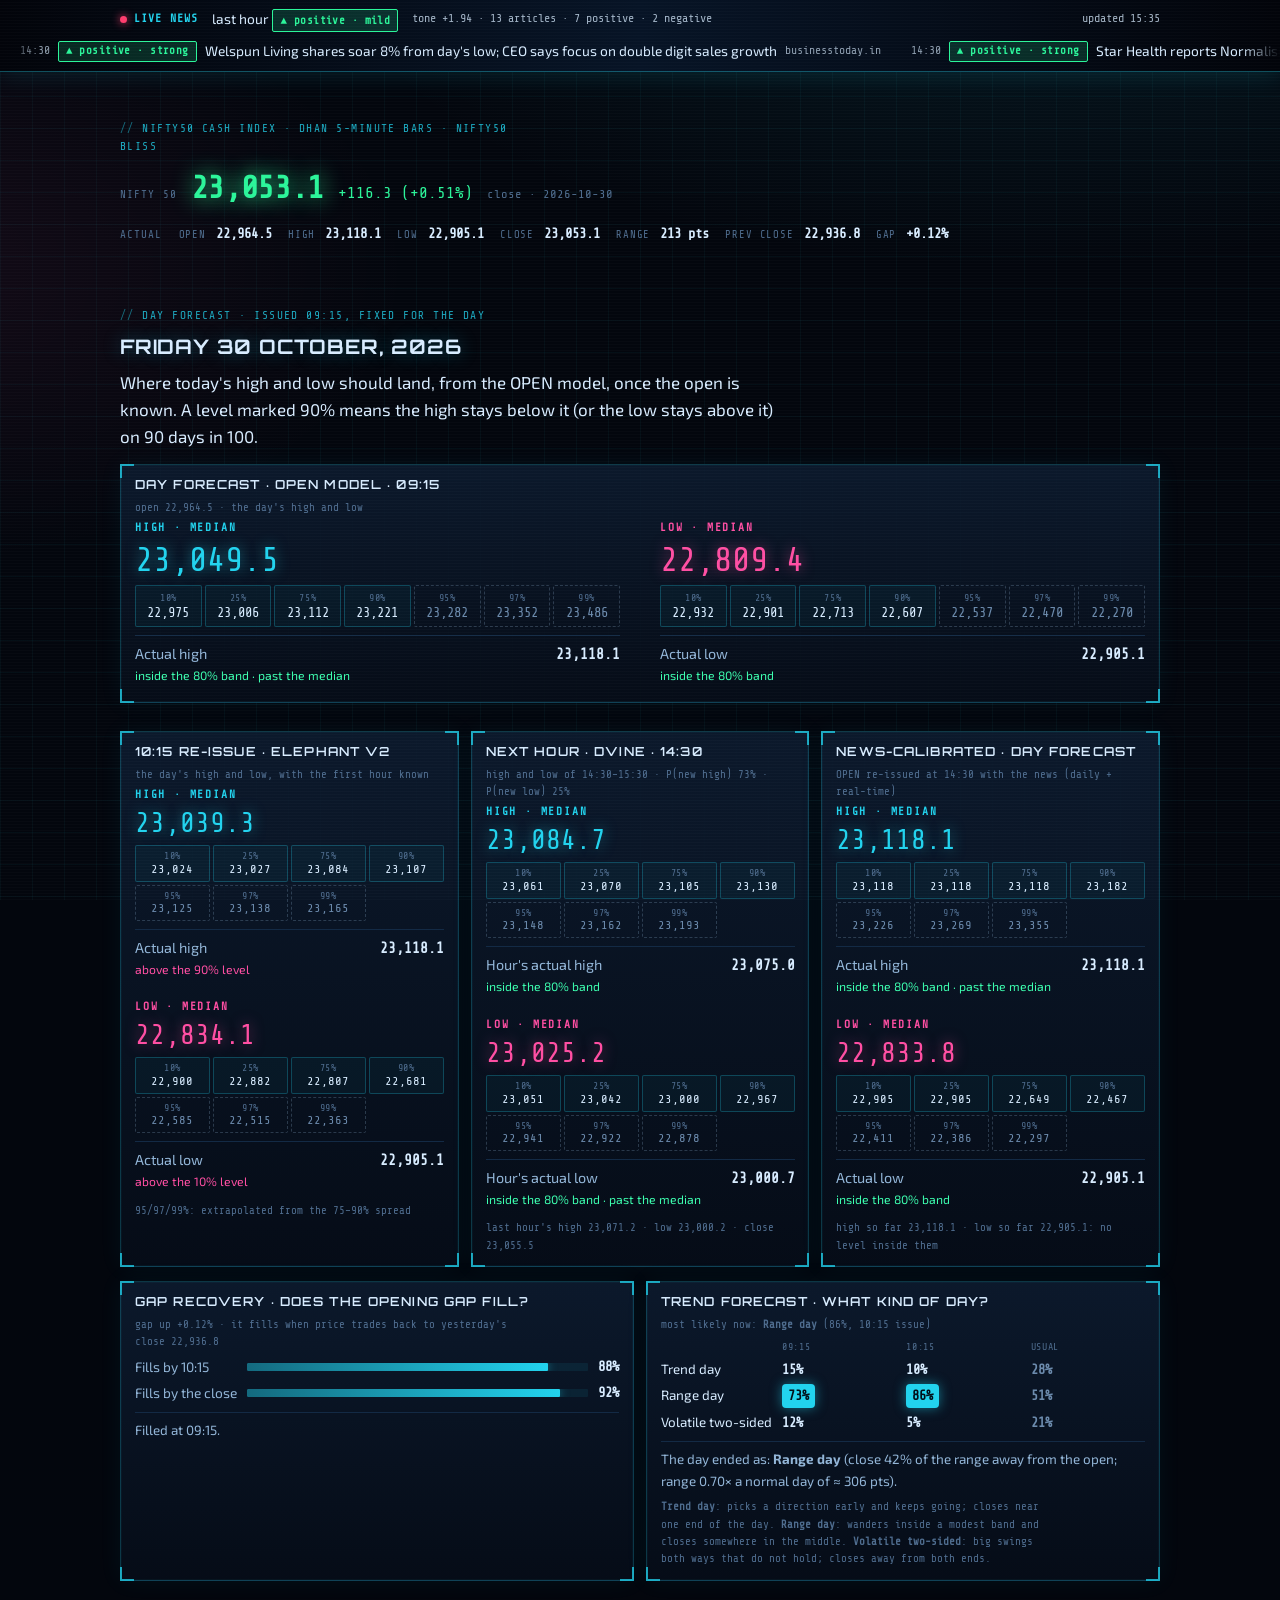
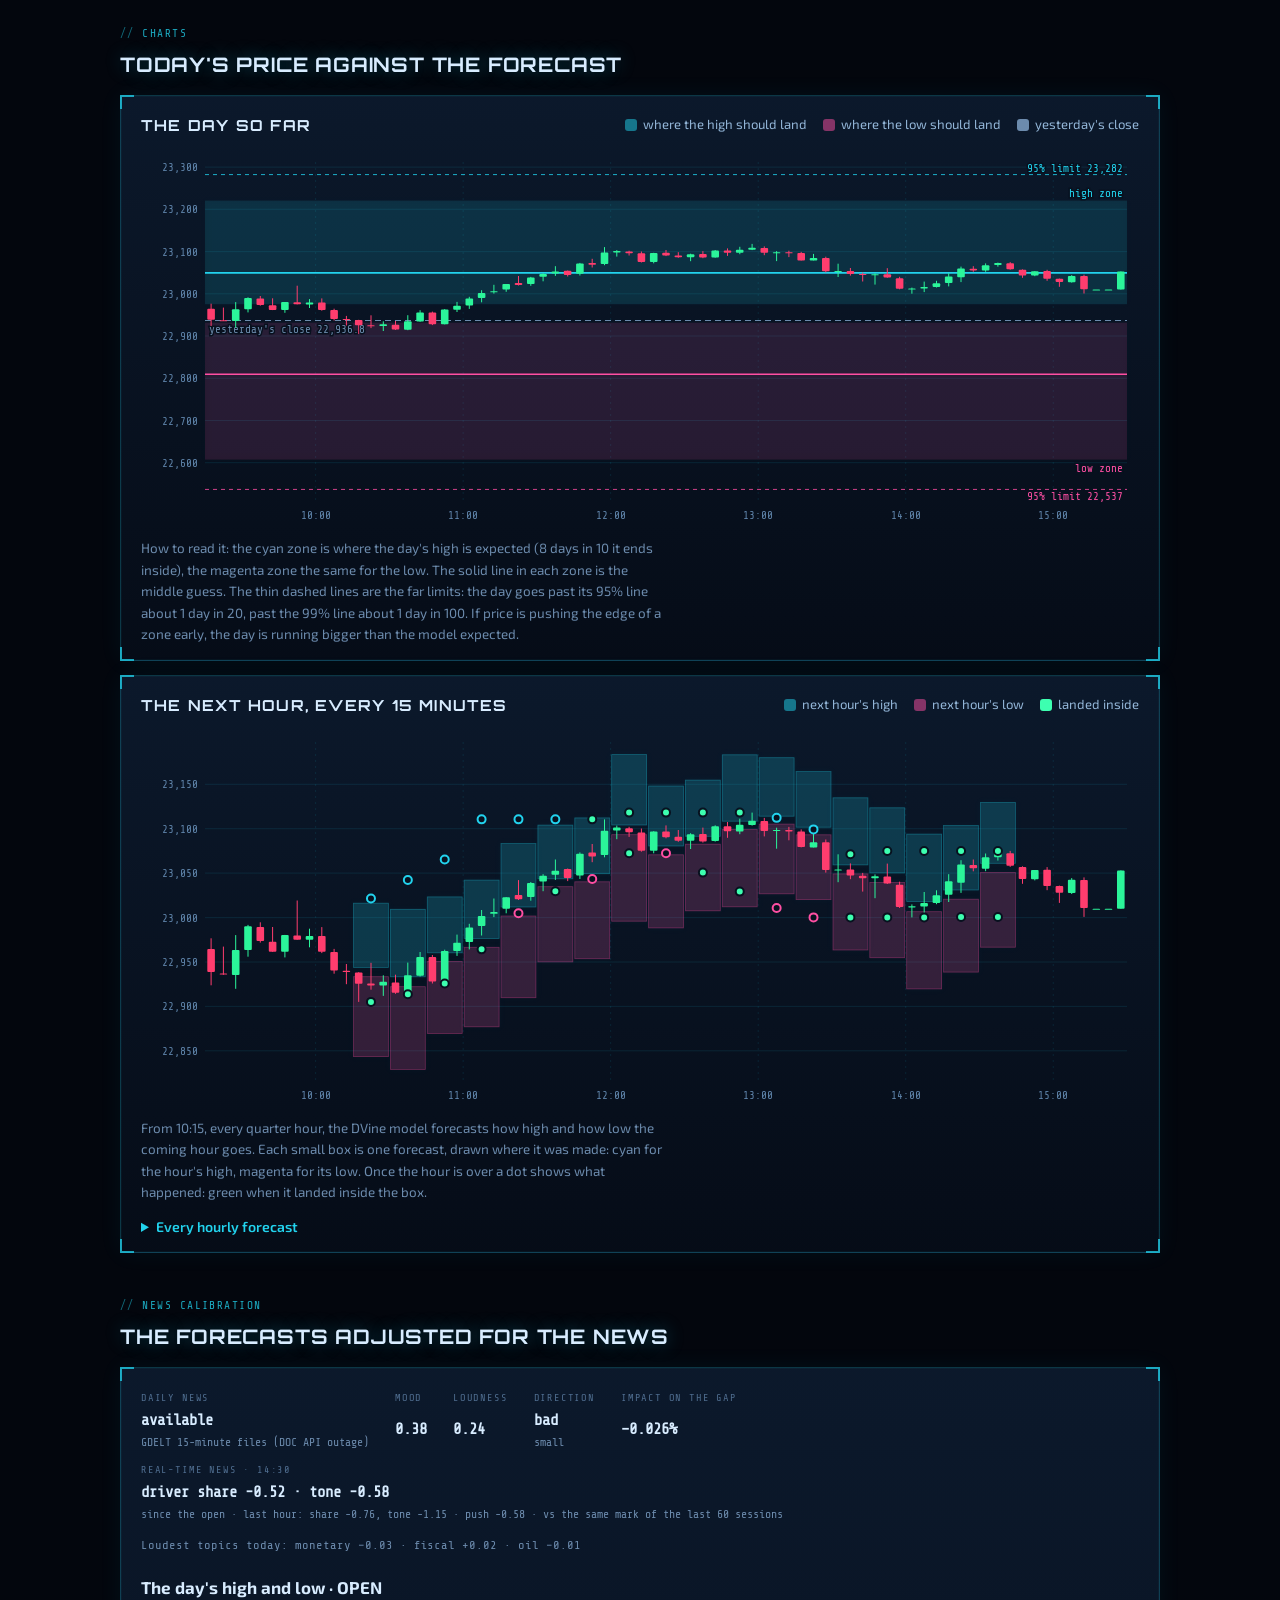
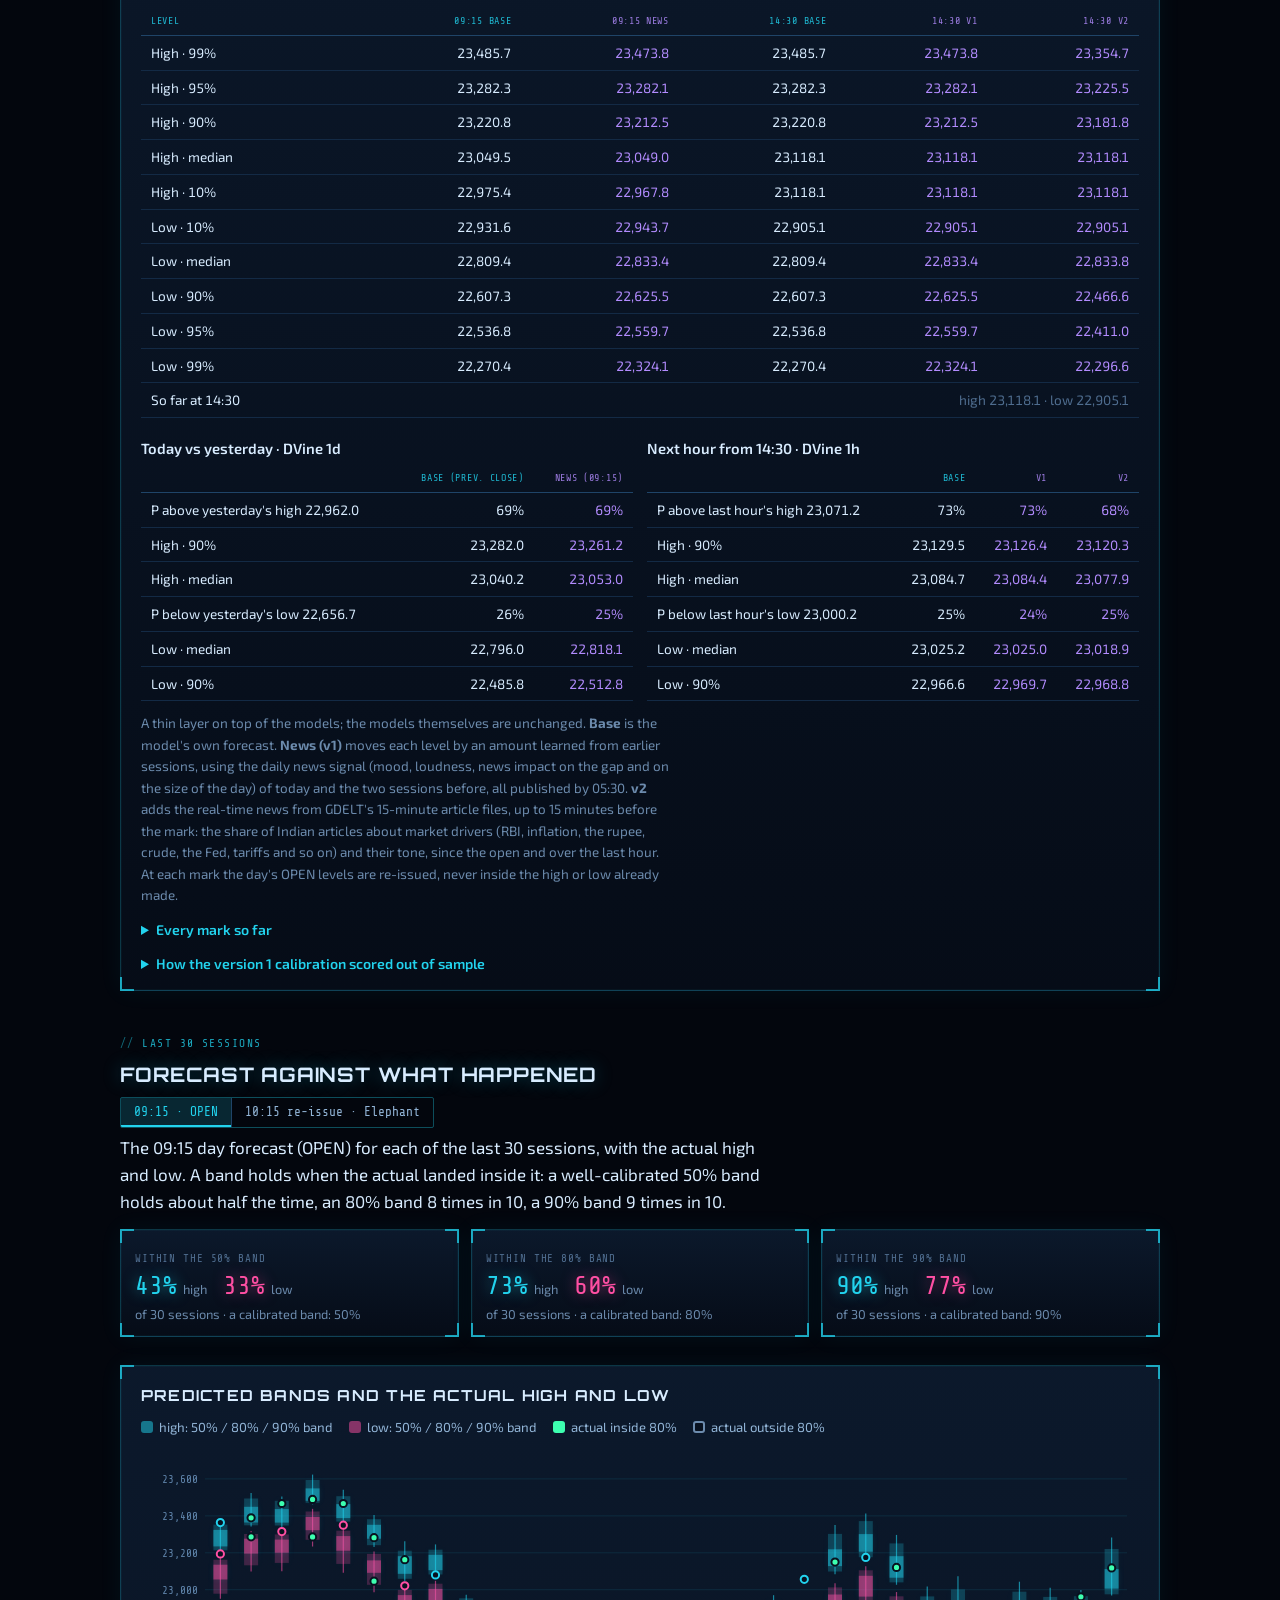
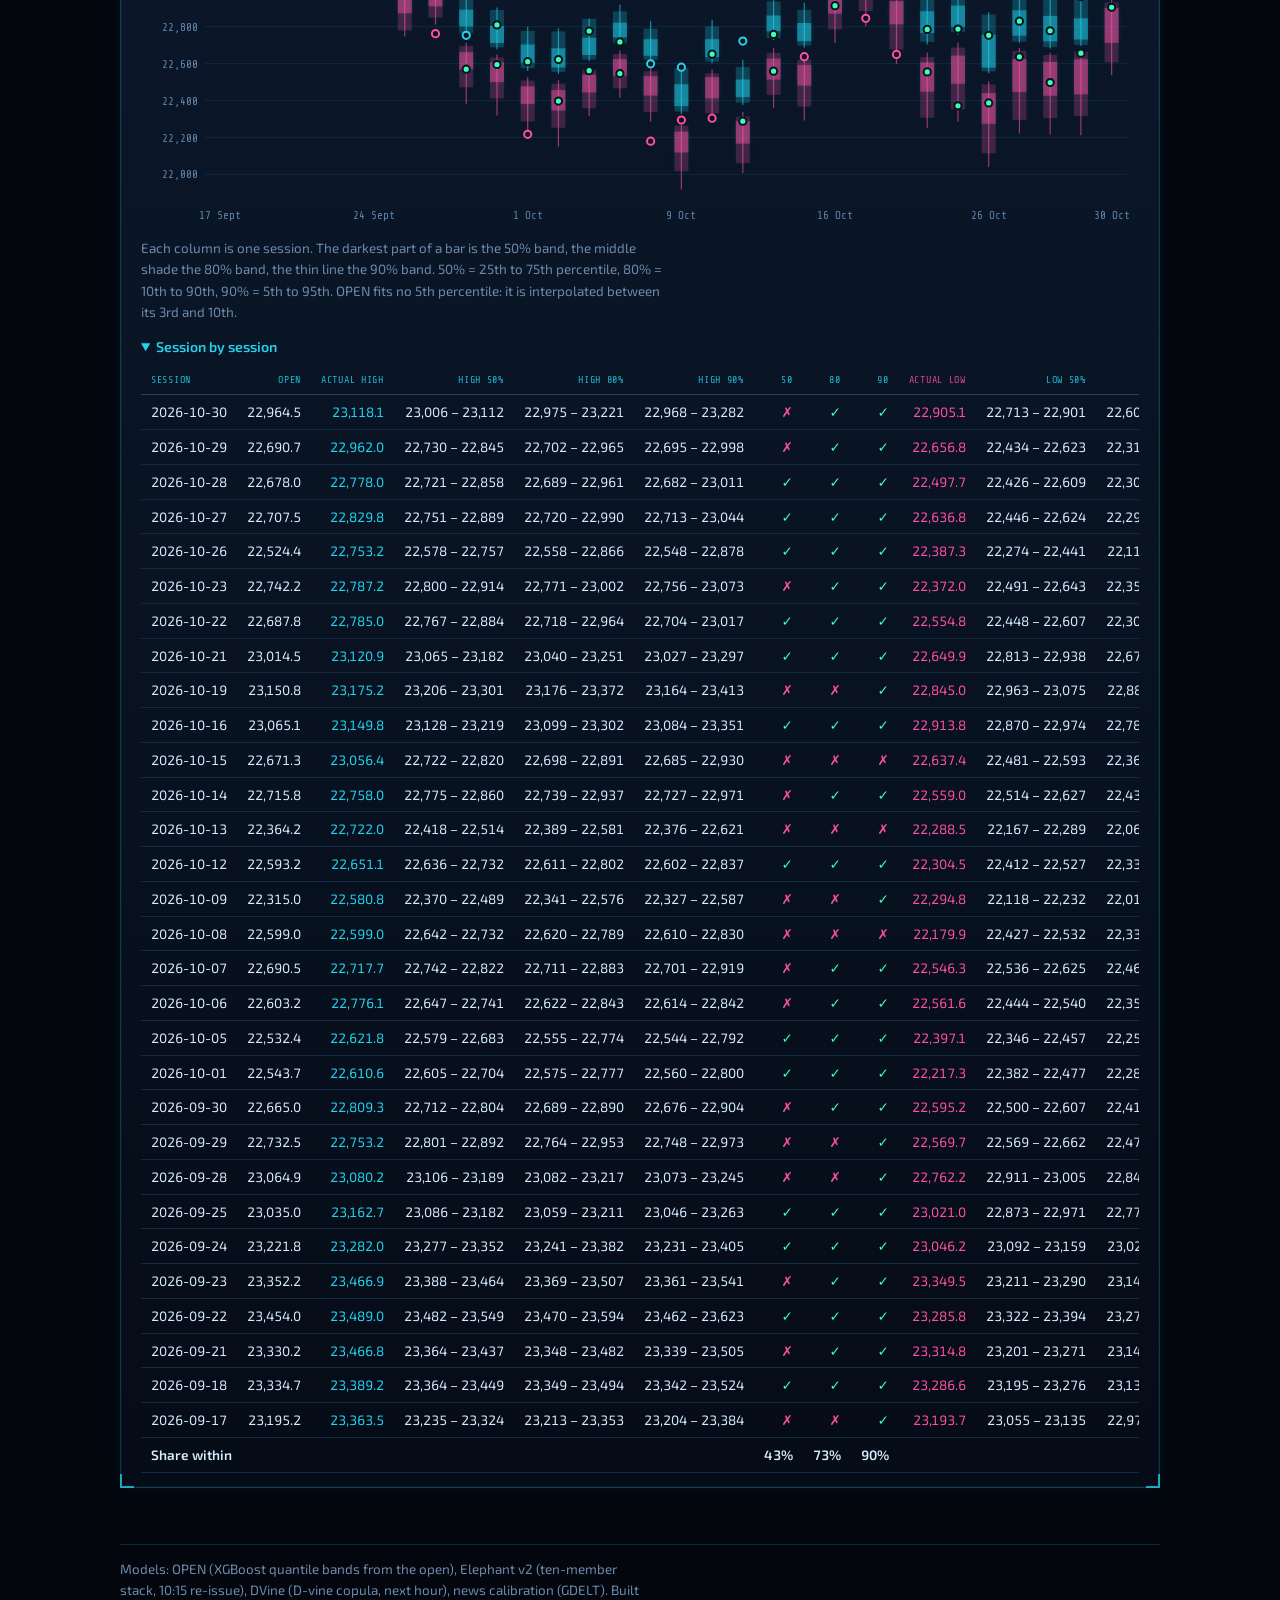
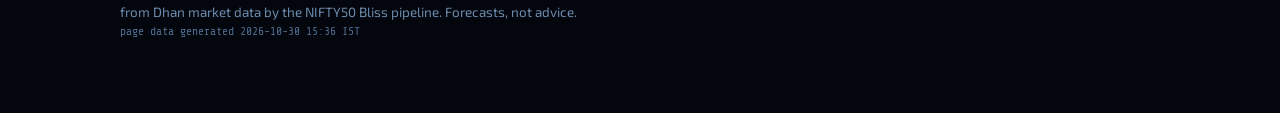
==== bliss/index.html @ 674a4f7f "nifty live page" ====
<!doctype html>
<html lang="en">
<head>
<meta charset="utf-8">
<meta name="viewport" content="width=device-width, initial-scale=1">
<title>NIFTY50 Bliss</title>
<meta name="description" content="Live NIFTY50: market news, the day's high and low forecast at 09:15, its 10:15, next-hour and news-calibrated updates, and how the forecast did over the last 30 sessions.">
<link rel="stylesheet" href="https://fonts.googleapis.com/css2?family=Orbitron:wght@500;700&family=Exo+2:wght@400;600&family=Share+Tech+Mono&display=swap">
<link rel="stylesheet" href="style.css?v=67f16f57e0">
</head>
<body>
<div class="flash" id="flash" aria-live="polite"></div>
<div class="wrap">
<header>
  <p class="eyebrow">NIFTY50 cash index · Dhan 5-minute bars · NIFTY50 Bliss</p>
  <div class="spot" id="spot"></div>
  <div class="ohlc" id="ohlc"></div>
  <p id="livepill"></p>
</header>

<section id="forecast">
  <div class="sechead"><p class="eyebrow">Day forecast · issued 09:15, fixed for the day</p><h2 id="h-today">—</h2>
    <p>Where today's high and low should land, from the OPEN model, once the open is known. A level marked 90% means the high stays below it (or the low stays above it) on 90 days in 100.</p></div>
  <div id="c-open"></div>
  <div class="cards" id="cards3"></div>
  <div class="cards" id="cards-day"></div>
</section>

<section id="charts">
  <div class="sechead"><p class="eyebrow">Charts</p><h2>Today's price against the forecast</h2></div>
  <div class="figure">
    <div class="fighead"><h3>The day so far</h3>
      <ul class="legend"><li><span class="sw" style="background:var(--hi);opacity:.5"></span>where the high should land</li><li><span class="sw" style="background:var(--lo);opacity:.5"></span>where the low should land</li><li><span class="sw" style="background:var(--muted)"></span>yesterday's close</li></ul></div>
    <div class="chart" id="c-day"></div>
    <p class="caption">How to read it: the cyan zone is where the day's high is expected (8 days in 10 it ends inside), the magenta zone the same for the low. The solid line in each zone is the middle guess. The thin dashed lines are the far limits: the day goes past its 95% line about 1 day in 20, past the 99% line about 1 day in 100. If price is pushing the edge of a zone early, the day is running bigger than the model expected.</p>
  </div>
  <div class="figure">
    <div class="fighead"><h3>The next hour, every 15 minutes</h3>
      <ul class="legend"><li><span class="sw" style="background:var(--hi);opacity:.5"></span>next hour's high</li><li><span class="sw" style="background:var(--lo);opacity:.5"></span>next hour's low</li><li><span class="sw" style="background:var(--ok)"></span>landed inside</li></ul></div>
    <div class="chart" id="c-hour"></div>
    <p class="caption">From 10:15, every quarter hour, the DVine model forecasts how high and how low the coming hour goes. Each small box is one forecast, drawn where it was made: cyan for the hour's high, magenta for its low. Once the hour is over a dot shows what happened: green when it landed inside the box.</p>
    <details><summary>Every hourly forecast</summary><div class="scroll"><table id="t-hour"></table></div></details>
  </div>
</section>

<section id="news">
  <div class="sechead"><p class="eyebrow">News calibration</p><h2>The forecasts adjusted for the news</h2></div>
  <div class="figure">
    <div id="nw-body"></div>
    <p class="caption">A thin layer on top of the models; the models themselves are unchanged. <b>Base</b> is the model's own forecast. <b>News (v1)</b> moves each level by an amount learned from earlier sessions, using the daily news signal (mood, loudness, news impact on the gap and on the size of the day) of today and the two sessions before, all published by 05:30. <b>v2</b> adds the real-time news from GDELT's 15-minute article files, up to 15 minutes before the mark: the share of Indian articles about market drivers (RBI, inflation, the rupee, crude, the Fed, tariffs and so on) and their tone, since the open and over the last hour. At each mark the day's OPEN levels are re-issued, never inside the high or low already made.</p>
    <details><summary>Every mark so far</summary><div class="scroll"><table id="t-news"></table></div></details>
    <details><summary>How the version 1 calibration scored out of sample</summary><div class="scroll"><table id="t-news-sc"></table></div>
      <p class="tbl-note">Walk-forward, refitted every quarter from 2021. Error: average pinball loss in % (levels) or log loss (probabilities); lower is better. Recalibrated = the same correction without the news inputs. “News − recal.” is the difference with its 95% bootstrap range over sessions; below 0 means the news version had the lower loss.</p></details>
  </div>
</section>

<section id="history">
  <div class="sechead"><p class="eyebrow">Last 30 sessions</p><h2>Forecast against what happened</h2>
    <div class="seg" role="group" aria-label="Forecast shown"><button type="button" id="h-open" aria-pressed="true">09:15 · OPEN</button><button type="button" id="h-e1015" aria-pressed="false">10:15 re-issue · Elephant</button></div>
    <p><span id="h-what">The 09:15 day forecast (OPEN)</span> for each of the last 30 sessions, with the actual high and low. A band holds when the actual landed inside it: a well-calibrated 50% band holds about half the time, an 80% band 8 times in 10, a 90% band 9 times in 10.</p></div>
  <div class="acc" id="acc"></div>
  <div class="figure">
    <div class="fighead"><h3>Predicted bands and the actual high and low</h3>
      <ul class="legend"><li><span class="sw" style="background:var(--hi);opacity:.5"></span>high: 50% / 80% / 90% band</li><li><span class="sw" style="background:var(--lo);opacity:.5"></span>low: 50% / 80% / 90% band</li><li><span class="sw" style="background:var(--ok)"></span>actual inside 80%</li><li><span class="sw sw-ring"></span>actual outside 80%</li></ul></div>
    <div class="chart" id="c-hist"></div>
    <p class="caption">Each column is one session. The darkest part of a bar is the 50% band, the middle shade the 80% band, the thin line the 90% band. 50% = 25th to 75th percentile, 80% = 10th to 90th, 90% = 5th to 95th. <span id="h-note"></span></p>
    <details open><summary>Session by session</summary><div class="scroll"><table id="t-hist"></table></div></details>
  </div>
</section>

<footer>
  <p>Models: OPEN (XGBoost quantile bands from the open), Elephant v2 (ten-member stack, 10:15 re-issue), DVine (D-vine copula, next hour), news calibration (GDELT). Built from Dhan market data by the NIFTY50 Bliss pipeline. Forecasts, not advice.</p>
  <p class="stamp" id="gen"></p>
</footer>
</div>
<div class="tip" id="tip" hidden></div>
<script src="app.js?v=67f16f57e0"></script>
</body>
</html>
---- bliss/style.css ----
:root{color-scheme:light;
 --paper:#f3f5f7;--surface:#fff;--ink:#131a22;--ink-2:#44515e;--muted:#6b7886;--soft:#8f9baa;
 --line:#dde3e9;--axis:#b9c3cd;--vol:#c3ccd6;
 --act:#131a22;--hi:#2a78d6;--lo:#eb6834;--ok:#1baf7a;--news:#8a4fd8;
 --up:#1baf7a;--down:#e5484d;--lb:#0f9d63;--sc:#7cc9a6;--sb:#d93a40;--lu:#f0a35e;                       /* buy green / sell red */
 --serif:Spectral,Georgia,serif;--sans:"Source Sans 3",system-ui,sans-serif;--mono:"IBM Plex Mono",ui-monospace,Menlo,monospace}
@media (prefers-color-scheme:dark){:root:not([data-theme="light"]){color-scheme:dark;
 --paper:#0f141a;--surface:#161d25;--ink:#dde4ec;--ink-2:#b3bfcb;--muted:#93a1b0;--soft:#7a8794;
 --line:#26303a;--axis:#3a4552;--vol:#35414d;
 --act:#dde4ec;--hi:#3987e5;--lo:#d95926;--ok:#199e70;--news:#a985ec;
 --up:#22b884;--down:#f0555a;--lb:#22b884;--sc:#5f9e86;--sb:#f0555a;--lu:#c98443;}}
:root[data-theme="dark"]{color-scheme:dark;
 --paper:#0f141a;--surface:#161d25;--ink:#dde4ec;--ink-2:#b3bfcb;--muted:#93a1b0;--soft:#7a8794;
 --line:#26303a;--axis:#3a4552;--vol:#35414d;
 --act:#dde4ec;--hi:#3987e5;--lo:#d95926;--ok:#199e70;--news:#a985ec;
 --up:#22b884;--down:#f0555a;--lb:#22b884;--sc:#5f9e86;--sb:#f0555a;--lu:#c98443;}
*{box-sizing:border-box}
body{background:var(--paper);color:var(--ink);font:400 17px/1.6 var(--sans);margin:0;padding-inline:20px;padding-block:0 72px}
.wrap{max-width:1040px;margin:0 auto}
h1,h2,h3{font-family:var(--serif);font-weight:600;text-wrap:balance;margin:0}
h1{font-size:clamp(2rem,4.5vw,2.8rem);line-height:1.1;letter-spacing:-.015em;max-width:22ch}
h2{font-size:1.5rem}
h3{font-size:1rem;font-family:var(--sans);font-weight:600}
p{margin:0;max-width:66ch}
.eyebrow{font-family:var(--mono);font-size:.7rem;letter-spacing:.13em;text-transform:uppercase;color:var(--soft)}
header{padding-block:48px 4px;display:grid;gap:14px}
.lede{font-size:1.14rem;line-height:1.5;color:var(--ink-2);max-width:64ch}
section{padding-block:44px 0;display:grid;gap:14px}
.sechead{display:grid;gap:6px}
.figure{background:var(--surface);border:1px solid var(--line);border-radius:6px;padding:18px 20px 14px;display:grid;gap:12px;min-width:0}
.fighead{display:flex;flex-wrap:wrap;justify-content:space-between;align-items:baseline;gap:8px 20px}
.fighead p{font-size:.86rem;color:var(--muted)}
.legend{display:flex;flex-wrap:wrap;gap:4px 16px;font-size:.82rem;color:var(--ink-2);margin:0;padding:0;list-style:none}
.legend li{display:flex;align-items:center;gap:6px}
.sw{width:12px;height:12px;border-radius:3px;display:inline-block}
.chart{width:100%;position:relative;min-width:0}
.chart svg{display:block;width:100%;height:auto}
.caption{font-size:.84rem;color:var(--muted)}
table{border-collapse:collapse;width:100%;font-size:.85rem;font-variant-numeric:tabular-nums}
th,td{text-align:right;padding:6px 10px;border-bottom:1px solid var(--line);white-space:nowrap}
th:first-child,td:first-child{text-align:left}
thead th{font-family:var(--mono);font-size:.63rem;letter-spacing:.07em;text-transform:uppercase;color:var(--soft);font-weight:500;border-bottom:1px solid var(--axis)}
.scroll{overflow-x:auto}
details summary{cursor:pointer;font-size:.88rem;color:var(--ink-2);font-weight:600}
details summary:focus-visible{outline:2px solid var(--hi);outline-offset:3px}
details[open] summary{margin-bottom:8px}
.setup{display:grid;grid-template-columns:repeat(4,1fr);border-top:1px solid var(--ink);border-bottom:1px solid var(--line);margin:14px 0 0}
.setup div{padding:12px 16px 14px 0;min-width:0}
.setup div+div{padding-left:16px;border-left:1px solid var(--line)}
.setup dt{font-family:var(--mono);font-size:.64rem;letter-spacing:.1em;text-transform:uppercase;color:var(--soft);margin-bottom:4px}
.setup dd{margin:0;font-size:.88rem;color:var(--ink-2)}
.setup b{display:block;font-family:var(--serif);font-size:1.15rem;color:var(--ink);margin-bottom:2px}
.controls{position:sticky;top:env(safe-area-inset-top,0px);z-index:5;background:var(--paper);border-bottom:1px solid var(--line);
 display:flex;flex-wrap:wrap;align-items:center;gap:10px 22px;padding-block:10px;margin-top:22px}
.controls .lab{font-family:var(--mono);font-size:.66rem;letter-spacing:.1em;text-transform:uppercase;color:var(--soft)}
.seg{display:inline-flex;border:1px solid var(--axis);border-radius:5px;overflow:hidden}
.seg button{font:500 .8rem/1 var(--mono);padding:8px 13px;border:0;background:transparent;color:var(--ink-2);cursor:pointer}
.seg button+button{border-left:1px solid var(--axis)}
.seg button[aria-pressed="true"]{background:var(--ink);color:var(--paper)}
.seg button:focus-visible,.check input:focus-visible{outline:2px solid var(--hi);outline-offset:2px}
.check{display:inline-flex;align-items:center;gap:8px;font-size:.9rem;color:var(--ink-2);cursor:pointer}
.check input{width:16px;height:16px;accent-color:var(--ink);margin:0}
.grp{display:inline-flex;align-items:center;gap:10px}
.spacer{flex:1 1 auto}
ul.obs{padding-left:1.15em;margin:0;max-width:72ch;color:var(--ink-2);display:grid;gap:8px}
.note{border-left:2px solid var(--ink);padding:2px 0 2px 16px;color:var(--ink-2);font-size:.95rem}
footer{margin-top:56px;padding-top:14px;border-top:1px solid var(--line);font-size:.84rem;color:var(--muted)}
.mono{font-family:var(--mono);font-size:.92em}
.t-ax{fill:var(--soft);font:11px var(--mono)}
.g-grid{stroke:var(--line);stroke-width:1}
.hit{color:var(--ok);font-weight:600}.miss{color:var(--lo);font-weight:600}
.up{color:var(--up);font-weight:600}.down{color:var(--down);font-weight:600}
.wait{border-left:2px solid var(--lo);padding:6px 0 6px 14px;color:var(--ink-2);display:block}
.live{display:inline-flex;align-items:center;gap:7px;font:500 .72rem/1 var(--mono);letter-spacing:.08em;
 text-transform:uppercase;color:var(--lo);border:1px solid var(--lo);border-radius:999px;padding:6px 11px}
.dot{width:7px;height:7px;border-radius:50%;background:var(--lo)}
@media (prefers-reduced-motion:no-preference){.dot{animation:p 2s ease-in-out infinite}}
@keyframes p{0%,100%{opacity:1}50%{opacity:.25}}
.tip{position:fixed;z-index:10;pointer-events:none;background:var(--surface);color:var(--ink);border:1px solid var(--axis);border-radius:6px;padding:8px 11px;font-size:.82rem;line-height:1.45;box-shadow:0 6px 20px rgba(0,0,0,.12)}
.stamp{font-family:var(--mono);font-size:.72rem;color:var(--soft)}
@media (max-width:760px){.setup{grid-template-columns:1fr 1fr}.setup div:nth-child(3){padding-left:0;border-left:0}}

/* ---- desk: trade levels + order flow (above the forecast charts) ---- */
.desk{display:grid;gap:14px;grid-template-columns:1fr;margin-top:6px}
@media(min-width:760px){.desk{grid-template-columns:1.1fr 1fr}}
.levels{display:grid;grid-template-columns:1fr 1fr;gap:12px;min-width:0}
.lvcard{background:var(--surface);border:1px solid var(--line);border-radius:6px;padding:12px 14px;display:grid;gap:5px;min-width:0}
.lvcard h4{margin:0;font:600 .92rem/1.2 var(--sans)}
.rng{font-family:var(--mono);font-size:.66rem;color:var(--soft)}
.lv{display:flex;justify-content:space-between;align-items:baseline;gap:10px;font-size:.9rem}
.lv span{color:var(--ink-2)}
.lv b{font-family:var(--mono);font-variant-numeric:tabular-nums}
.lv.hi b{color:var(--hi)}
.lv.lo b{color:var(--lo)}
.lv.sl{font-size:.8rem}
.lv.sl span{color:var(--soft)}
.lv.sl b{color:var(--ink-2)}
.flow{background:var(--surface);border:1px solid var(--line);border-radius:6px;padding:12px 14px;display:grid;gap:9px;align-content:start}
.flow h4{margin:0;font:600 .92rem/1.2 var(--sans)}
.flowrow{display:flex;flex-wrap:wrap;align-items:center;gap:7px;font-size:.84rem}
.flab{font-family:var(--mono);font-size:.66rem;color:var(--soft);width:28px}
.badge{font:500 .72rem/1 var(--mono);padding:5px 8px;border-radius:999px;border:1px solid var(--axis);color:var(--ink-2);white-space:nowrap}
.badge.build{color:var(--hi);border-color:var(--hi)}
.badge.clear{color:var(--lo);border-color:var(--lo)}
.badge.bull{background:var(--up);color:#fff;border-color:var(--up)}
.badge.bear{background:var(--down);color:#fff;border-color:var(--down)}
.fmeta{font-family:var(--mono);font-size:.74rem;color:var(--soft)}
.sigs{display:flex;gap:8px;flex-wrap:wrap;border-top:1px solid var(--line);padding-top:9px;margin-top:1px}
.sig{font:500 .75rem/1 var(--mono);padding:6px 10px;border-radius:5px;border:1px solid var(--line);color:var(--soft)}
.sig.on-cov{color:#fff;background:var(--up);border-color:var(--up)}
.sig.on-unw{color:#fff;background:var(--down);border-color:var(--down)}
.lv.fence{font-size:.8rem}
.lv.fence span{color:var(--soft)}
.lv.fence b{color:var(--muted)}

/* ---- Tiger: day-level forecast strip ---- */
.tiger{background:var(--surface);border:1px solid var(--line);border-radius:6px;padding:12px 14px;display:grid;gap:9px;margin-top:6px}
.tiger .thead{font:600 .92rem/1.2 var(--sans)}
.tiger .thead b{font-family:var(--sans)}
.trow{display:flex;flex-wrap:wrap;gap:10px 22px}
.tcell{display:grid;gap:1px;min-width:0}
.tcell span{font-family:var(--mono);font-size:.64rem;letter-spacing:.08em;text-transform:uppercase;color:var(--soft)}
.tcell b{font-family:var(--mono);font-size:1.05rem;font-variant-numeric:tabular-nums}
.tcell em{font-family:var(--mono);font-size:.72rem;color:var(--muted);font-style:normal}
.tcell.hi b{color:var(--hi)}
.tcell.lo b{color:var(--lo)}
.vol{font-size:.82rem !important;padding:3px 8px;border-radius:999px;display:inline-block;width:fit-content}
.vol-QUIET{color:#fff;background:var(--up)}
.vol-NORMAL{color:var(--ink);background:var(--vol)}
.vol-VOLATILE{color:#fff;background:var(--down)}
.tband{font-family:var(--mono);font-size:.76rem;color:var(--soft);border-top:1px solid var(--line);padding-top:8px}

/* ---- current market price ---- */
.spot{display:flex;flex-wrap:wrap;align-items:baseline;gap:6px 14px;margin:2px 0 2px}
.spx-lab{font-family:var(--mono);font-size:.68rem;letter-spacing:.1em;text-transform:uppercase;color:var(--soft)}
.spx{font-family:var(--mono);font-size:2rem;font-variant-numeric:tabular-nums;line-height:1;letter-spacing:-.01em}
.spx.up{color:var(--up)} .spx.down{color:var(--down)}
.spx-chg{font-family:var(--mono);font-size:1rem;font-weight:500}
.spx-chg.up{color:var(--up)} .spx-chg.down{color:var(--down)}
.spx-meta{font-family:var(--mono);font-size:.76rem;color:var(--soft)}
.spot-charts{background:var(--surface);border:1px solid var(--line);border-radius:6px;padding:10px 14px;margin-top:6px}

.rng.upd{color:var(--hi);font-weight:600}

/* order-flow regime chart */
.flowhead{display:flex;flex-wrap:wrap;gap:6px 14px;align-items:center;margin:2px 0 8px;font-size:13px;color:var(--ink-2)}
.flowhead .chip{display:inline-flex;align-items:center;gap:6px;padding:2px 9px;border-radius:999px;border:1px solid var(--line);background:var(--surface);font-variant-numeric:tabular-nums}
.flowhead .chip i{width:10px;height:10px;border-radius:2px;display:inline-block}
.flowhead .chip.now{border-color:currentColor;font-weight:600}
.flowhead .meta{color:var(--muted)}

/* ---- NIFTY50 Bliss additions ---- */
.cards{display:grid;gap:12px;grid-template-columns:repeat(auto-fit,minmax(230px,1fr))}
.card{background:var(--surface);border:1px solid var(--line);border-radius:6px;padding:12px 14px;display:grid;gap:6px;align-content:start;min-width:0}
.card h4{margin:0;font:600 .95rem/1.25 var(--sans)}
.card .sub{font-family:var(--mono);font-size:.68rem;color:var(--soft)}
.card .pend{color:var(--muted);font-size:.86rem}
.lv.mid b{font-weight:600}
.prob{display:grid;grid-template-columns:auto 1fr auto;align-items:center;gap:4px 10px;font-size:.86rem}
.prob span{color:var(--ink-2)}
.prob b{font-family:var(--mono);font-variant-numeric:tabular-nums;text-align:right}
.bar{height:8px;background:var(--line);border-radius:4px;position:relative;overflow:hidden;min-width:60px}
.bar i{position:absolute;inset:0 auto 0 0;border-radius:4px;background:var(--ink-2)}
.bar.hi i{background:var(--hi)}.bar.lo i{background:var(--lo)}
.bar u{position:absolute;top:-2px;bottom:-2px;width:2px;background:var(--ink);opacity:.55}
.verdict{font-size:.84rem;color:var(--ink-2);border-top:1px solid var(--line);padding-top:7px;margin-top:2px}
.pick{font:500 .64rem/1 var(--mono);letter-spacing:.06em;text-transform:uppercase;color:var(--soft);border:1px solid var(--line);border-radius:999px;padding:3px 6px;margin-left:6px}
.dt{display:grid;grid-template-columns:auto repeat(3,1fr);gap:4px 10px;align-items:center;font-size:.84rem}
.dt .h{font-family:var(--mono);font-size:.62rem;letter-spacing:.07em;text-transform:uppercase;color:var(--soft)}
.dt b{font-family:var(--mono);font-variant-numeric:tabular-nums}
.dt .top{background:var(--ink);color:var(--paper);border-radius:4px;padding:1px 6px;width:fit-content}
td.y{color:var(--ok);font-weight:600}td.n{color:var(--lo);font-weight:600}td.na{color:var(--soft)}
.tbl-note{font-size:.8rem;color:var(--muted)}
.scores{display:grid;gap:12px;grid-template-columns:repeat(auto-fit,minmax(300px,1fr))}
.explain .types{display:grid;gap:14px;grid-template-columns:repeat(auto-fit,minmax(240px,1fr))}
.explain .types p{font-size:.9rem;color:var(--ink-2)}
.explain h4{margin:0 0 4px}
.tag{font:600 .8rem/1 var(--sans);padding:5px 10px;border-radius:999px;display:inline-block;border:1px solid var(--axis);color:var(--ink)}
.tag.t-trend{border-color:var(--hi)}.tag.t-range{border-color:var(--axis)}.tag.t-vol{border-color:var(--lo)}
.ohlc{display:flex;flex-wrap:wrap;align-items:baseline;gap:4px 10px;font-family:var(--mono);font-size:.86rem}
.ohlc .o-k{font-size:.66rem;letter-spacing:.08em;text-transform:uppercase;color:var(--soft);margin-left:6px}
.ohlc .o-v{font-variant-numeric:tabular-nums;color:var(--ink)}
.act{border-top:1px solid var(--line);padding-top:6px;margin-top:2px;display:grid;gap:2px}
.act .lv b{color:var(--ink)}
.pos{font-size:.76rem;margin:-2px 0 4px}
.pos.ok{color:var(--ok)}.pos.warn{color:var(--lo)}
.algoctl{display:flex;flex-wrap:wrap;gap:10px 24px;align-items:center}
.algoctl select{font:500 .84rem var(--sans);padding:5px 8px;border:1px solid var(--axis);border-radius:5px;background:var(--surface);color:var(--ink)}
.algoctl input[type=range]{width:140px;accent-color:var(--ink)}
.sigcard{display:flex;flex-wrap:wrap;align-items:center;gap:8px 18px;border:1px solid var(--line);border-radius:6px;padding:10px 14px}
.sigbig{font:600 1.15rem/1 var(--sans);padding:7px 12px;border-radius:5px;border:1px solid var(--axis);color:var(--ink-2)}
.sigbig.long{background:var(--up);border-color:var(--up);color:#fff}.sigbig.short{background:var(--down);border-color:var(--down);color:#fff}
.sigmeta{display:flex;flex-wrap:wrap;gap:4px 14px;font-size:.84rem;color:var(--muted)}
.sigmeta b{font-family:var(--mono);color:var(--ink);font-weight:500}
input.thr{width:150px;accent-color:var(--ink)}
tr.main td{font-weight:600}
#sig-1015 .sigbig{font-size:.8rem;padding:4px 8px}

/* ---- news calibration ---- */
.nw-head{display:flex;flex-wrap:wrap;gap:10px 26px;margin:4px 0 12px}
.nw-head .tcell b{font-size:.98rem}
.nw-topics{font-family:var(--mono);font-size:.76rem;color:var(--muted)}
.nw-grid{display:grid;gap:14px;grid-template-columns:1fr}
@media(min-width:860px){.nw-grid{grid-template-columns:1fr 1fr}}
.nw-grid h4{margin:0 0 6px;font:600 .92rem/1.2 var(--sans)}
td.nw,th.nw{color:var(--news)}
td.dim{color:var(--soft)}
#nw-body h4{margin:18px 0 6px}
.nw-grid{margin-top:4px}

/* ---- simplified layout: news flash, forecast cards, history ---- */
.flash{background:var(--ink);color:var(--paper);font-size:.86rem;position:sticky;top:0;z-index:5}
.flash[hidden]{display:none}
.fl-sum{display:flex;flex-wrap:wrap;align-items:center;gap:6px 14px;padding:8px 20px 4px;max-width:1080px;margin:0 auto}
.fl-lab{display:inline-flex;align-items:center;gap:7px;font:600 .72rem/1 var(--mono);letter-spacing:.1em;text-transform:uppercase}
.fl-lab .dot{background:#ff6b5a}
.fl-meta{font-family:var(--mono);font-size:.74rem;opacity:.75}
.fl-asof{margin-left:auto}
.fl-track{overflow:hidden;padding:4px 0 9px;mask-image:linear-gradient(90deg,transparent,#000 3%,#000 97%,transparent)}
.fl-run{display:inline-flex;gap:30px;white-space:nowrap;padding-left:20px}
@media (prefers-reduced-motion:no-preference){.fl-run{animation:fl 120s linear infinite}.fl-track:hover .fl-run{animation-play-state:paused}}
@keyframes fl{from{transform:translateX(0)}to{transform:translateX(-50%)}}
@media (prefers-reduced-motion:reduce){.fl-track{overflow-x:auto}}
.fl-item{display:inline-flex;align-items:center;gap:8px;color:inherit;text-decoration:none}
.fl-item:hover .fl-h{text-decoration:underline}
.fl-t,.fl-src{font-family:var(--mono);font-size:.72rem;opacity:.65}
.pill{font:600 .68rem/1 var(--mono);padding:4px 7px;border-radius:999px;white-space:nowrap}
.pill.positive{background:var(--up);color:#fff}
.pill.negative{background:var(--down);color:#fff}
.pill.neutral{background:var(--vol);color:var(--ink)}
.card.big{margin-bottom:14px}
.sides{display:grid;grid-template-columns:1fr 1fr;gap:18px}
.card.big .sides{gap:40px}
.side{display:grid;gap:3px;align-content:start;min-width:0}
.side-h{margin:0 0 3px;font:600 .7rem/1 var(--mono);letter-spacing:.1em;text-transform:uppercase}
.side-h.hi{color:var(--hi)} .side-h.lo{color:var(--lo)}
#cards3{grid-template-columns:repeat(auto-fit,minmax(290px,1fr))}
.acc{display:grid;grid-template-columns:repeat(3,1fr);gap:12px;margin-bottom:14px}
@media(max-width:640px){.acc{grid-template-columns:1fr}}
.acc-t{background:var(--surface);border:1px solid var(--line);border-radius:6px;padding:12px 14px}
.acc-t>span{font-family:var(--mono);font-size:.68rem;letter-spacing:.08em;text-transform:uppercase;color:var(--soft)}
.acc-v{display:flex;align-items:baseline;gap:6px;margin:4px 0}
.acc-v b{font:500 1.6rem/1 var(--mono)} .acc-v b.hi{color:var(--hi)} .acc-v b.lo{color:var(--lo)}
.acc-v em{font-style:normal;font-size:.8rem;color:var(--muted);margin-right:10px}
.acc-t p{margin:0;font-size:.8rem;color:var(--muted)}
th.hi,td.hi{color:var(--hi)} th.lo,td.lo{color:var(--lo)}
tfoot td{font-weight:600;border-top:1px solid var(--axis)}
.sw-ring{background:var(--surface);border:2px solid var(--muted)}
section{grid-template-columns:minmax(0,1fr)}
details{min-width:0}
.flash{margin-inline:-20px}
.nw-head .tcell{max-width:100%}
.nw-head .tcell b,.nw-head .tcell em{white-space:normal;overflow-wrap:anywhere}
.figure{grid-template-columns:minmax(0,1fr)}
.nw-grid{grid-template-columns:minmax(0,1fr)}
@media(min-width:860px){.nw-grid{grid-template-columns:minmax(0,1fr) minmax(0,1fr)}}
/* card levels: median headline, other levels as a row */
.sides{grid-template-columns:minmax(0,1fr)}
.card.big .sides{grid-template-columns:minmax(0,1fr) minmax(0,1fr)}
@media(max-width:640px){.card.big .sides{grid-template-columns:minmax(0,1fr)}}
.side{gap:6px}
.med{font:500 1.7rem/1.1 var(--mono);font-variant-numeric:tabular-nums}
.med.hi{color:var(--hi)} .med.lo{color:var(--lo)}
.card.big .med{font-size:2.1rem}
.chips{display:flex;flex-wrap:wrap;gap:6px}
.chip{display:grid;gap:1px;padding:5px 8px;border:1px solid var(--line);border-radius:5px;font:500 .8rem/1.15 var(--mono);font-variant-numeric:tabular-nums;color:var(--ink)}
.chip i{font-style:normal;font-size:.62rem;letter-spacing:.06em;color:var(--soft)}
.chip.tail{color:var(--muted);border-style:dashed}
.chips{display:grid;grid-template-columns:repeat(7,minmax(0,1fr));gap:3px}
.chip{padding:4px 3px;text-align:center;font-size:.74rem;white-space:nowrap}
.card.big .chip{font-size:.86rem;padding:6px 4px}
.side{container-type:inline-size}
@container (max-width:440px){.chips{grid-template-columns:repeat(4,minmax(0,1fr))}.chip{font-size:.76rem}}

/* ================= sci-fi console theme (one dark theme for light and dark systems) ================= */
:root:not(.x),:root[data-theme]{color-scheme:dark;
 --paper:#03060d;--surface:#08111f;--ink:#d8ecff;--ink-2:#93b6d8;--muted:#6c8bad;--soft:#4f6d8f;
 --line:#132a45;--axis:#1f4468;--vol:#183451;
 --act:#e8f6ff;--hi:#22d3ee;--lo:#ff4fa3;--ok:#3dffb0;--news:#b38cff;
 --up:#2bf59a;--down:#ff3d6e;--lb:#2bf59a;--sc:#1f9d70;--sb:#ff3d6e;--lu:#ff9b4f;
 --glow:rgba(34,211,238,.35);
 --serif:Orbitron,"Exo 2",system-ui,sans-serif;--sans:"Exo 2",system-ui,sans-serif;--mono:"Share Tech Mono",ui-monospace,Menlo,monospace}
body{background:
  radial-gradient(1200px 600px at 80% -10%,rgba(34,211,238,.10),transparent 60%),
  radial-gradient(900px 500px at -10% 30%,rgba(255,79,163,.07),transparent 60%),
  linear-gradient(rgba(34,211,238,.045) 1px,transparent 1px) 0 0/100% 32px,
  linear-gradient(90deg,rgba(34,211,238,.045) 1px,transparent 1px) 0 0/32px 100%,
  var(--paper);background-attachment:fixed}
body::after{content:"";position:fixed;inset:0;pointer-events:none;z-index:20;
  background:repeating-linear-gradient(0deg,rgba(255,255,255,.018) 0 1px,transparent 1px 3px)}
h1,h2,h3{font-family:var(--serif);font-weight:700;letter-spacing:.04em}
h2{text-transform:uppercase;font-size:1.25rem;color:var(--ink);text-shadow:0 0 18px var(--glow)}
h3{font-size:.95rem;text-transform:uppercase;letter-spacing:.08em}
.eyebrow{color:var(--hi);opacity:.8}
.eyebrow::before{content:"// ";opacity:.6}
.figure,.card,.acc-t{background:linear-gradient(180deg,rgba(13,28,48,.88),rgba(6,13,24,.92));border:1px solid rgba(34,211,238,.22);border-radius:2px;
  box-shadow:0 0 0 1px rgba(34,211,238,.04) inset,0 0 24px rgba(34,211,238,.06);position:relative}
.figure::before,.card::before,.acc-t::before{content:"";position:absolute;inset:-1px;pointer-events:none;
  background:
   linear-gradient(var(--hi),var(--hi)) top left/14px 2px,linear-gradient(var(--hi),var(--hi)) top left/2px 14px,
   linear-gradient(var(--hi),var(--hi)) top right/14px 2px,linear-gradient(var(--hi),var(--hi)) top right/2px 14px,
   linear-gradient(var(--hi),var(--hi)) bottom left/14px 2px,linear-gradient(var(--hi),var(--hi)) bottom left/2px 14px,
   linear-gradient(var(--hi),var(--hi)) bottom right/14px 2px,linear-gradient(var(--hi),var(--hi)) bottom right/2px 14px;
  background-repeat:no-repeat;opacity:.75}
.card h4{font-family:var(--serif);font-size:.78rem;letter-spacing:.09em;text-transform:uppercase;color:var(--ink)}
.side-h{letter-spacing:.16em}
.med{font-family:var(--mono)}
.med.hi{text-shadow:0 0 14px rgba(34,211,238,.55)} .med.lo{text-shadow:0 0 14px rgba(255,79,163,.5)}
.chip{background:rgba(34,211,238,.04);border-color:rgba(34,211,238,.25);border-radius:2px;font-family:var(--mono)}
.chip.tail{border-color:rgba(147,182,216,.25);background:transparent}
.spx{text-shadow:0 0 22px currentColor;font-family:var(--mono)}
.live{border-radius:2px;color:var(--ok);border-color:var(--ok);box-shadow:0 0 12px rgba(61,255,176,.25)}
.live .dot,.dot{background:var(--ok);box-shadow:0 0 8px var(--ok)}
.flash{background:linear-gradient(90deg,#02040a,#071426 50%,#02040a);color:var(--ink);border-bottom:1px solid rgba(34,211,238,.35);box-shadow:0 4px 24px rgba(34,211,238,.12)}
.fl-lab{color:var(--hi)} .fl-lab .dot{background:#ff3d6e;box-shadow:0 0 8px #ff3d6e}
.pill{border-radius:2px;font-family:var(--mono);letter-spacing:.04em}
.pill.positive{background:rgba(43,245,154,.15);color:var(--up);border:1px solid var(--up)}
.pill.negative{background:rgba(255,61,110,.15);color:var(--down);border:1px solid var(--down)}
.pill.neutral{background:rgba(147,182,216,.1);color:var(--ink-2);border:1px solid var(--axis)}
thead th{color:var(--hi);opacity:.85}
tbody tr:hover td{background:rgba(34,211,238,.05)}
.bar{background:rgba(34,211,238,.08);border-radius:1px}
.bar i{background:linear-gradient(90deg,rgba(34,211,238,.4),var(--hi));box-shadow:0 0 10px rgba(34,211,238,.5);border-radius:1px}
.dt b.top{background:var(--hi);color:#02101a;box-shadow:0 0 12px rgba(34,211,238,.5)}
.acc-v b.hi{text-shadow:0 0 14px rgba(34,211,238,.55)} .acc-v b.lo{text-shadow:0 0 14px rgba(255,79,163,.5)}
.tip{background:#06101d;border:1px solid var(--hi);border-radius:2px;box-shadow:0 0 20px rgba(34,211,238,.25);font-family:var(--mono)}
.g-grid{stroke:rgba(34,211,238,.10)}
.t-ax{fill:#5f84aa;font-family:var(--mono)}
.chart svg rect[fill-opacity]{filter:drop-shadow(0 0 3px rgba(34,211,238,.15))}
details summary{color:var(--hi)}
footer{border-top-color:rgba(34,211,238,.2)}
a{color:var(--hi)}
::selection{background:rgba(34,211,238,.3)}
.tip{z-index:30}
.seg{width:fit-content;border-color:rgba(34,211,238,.35);border-radius:2px}
.seg button[aria-pressed="true"]{background:rgba(34,211,238,.16);color:var(--hi);box-shadow:inset 0 -2px 0 var(--hi)}
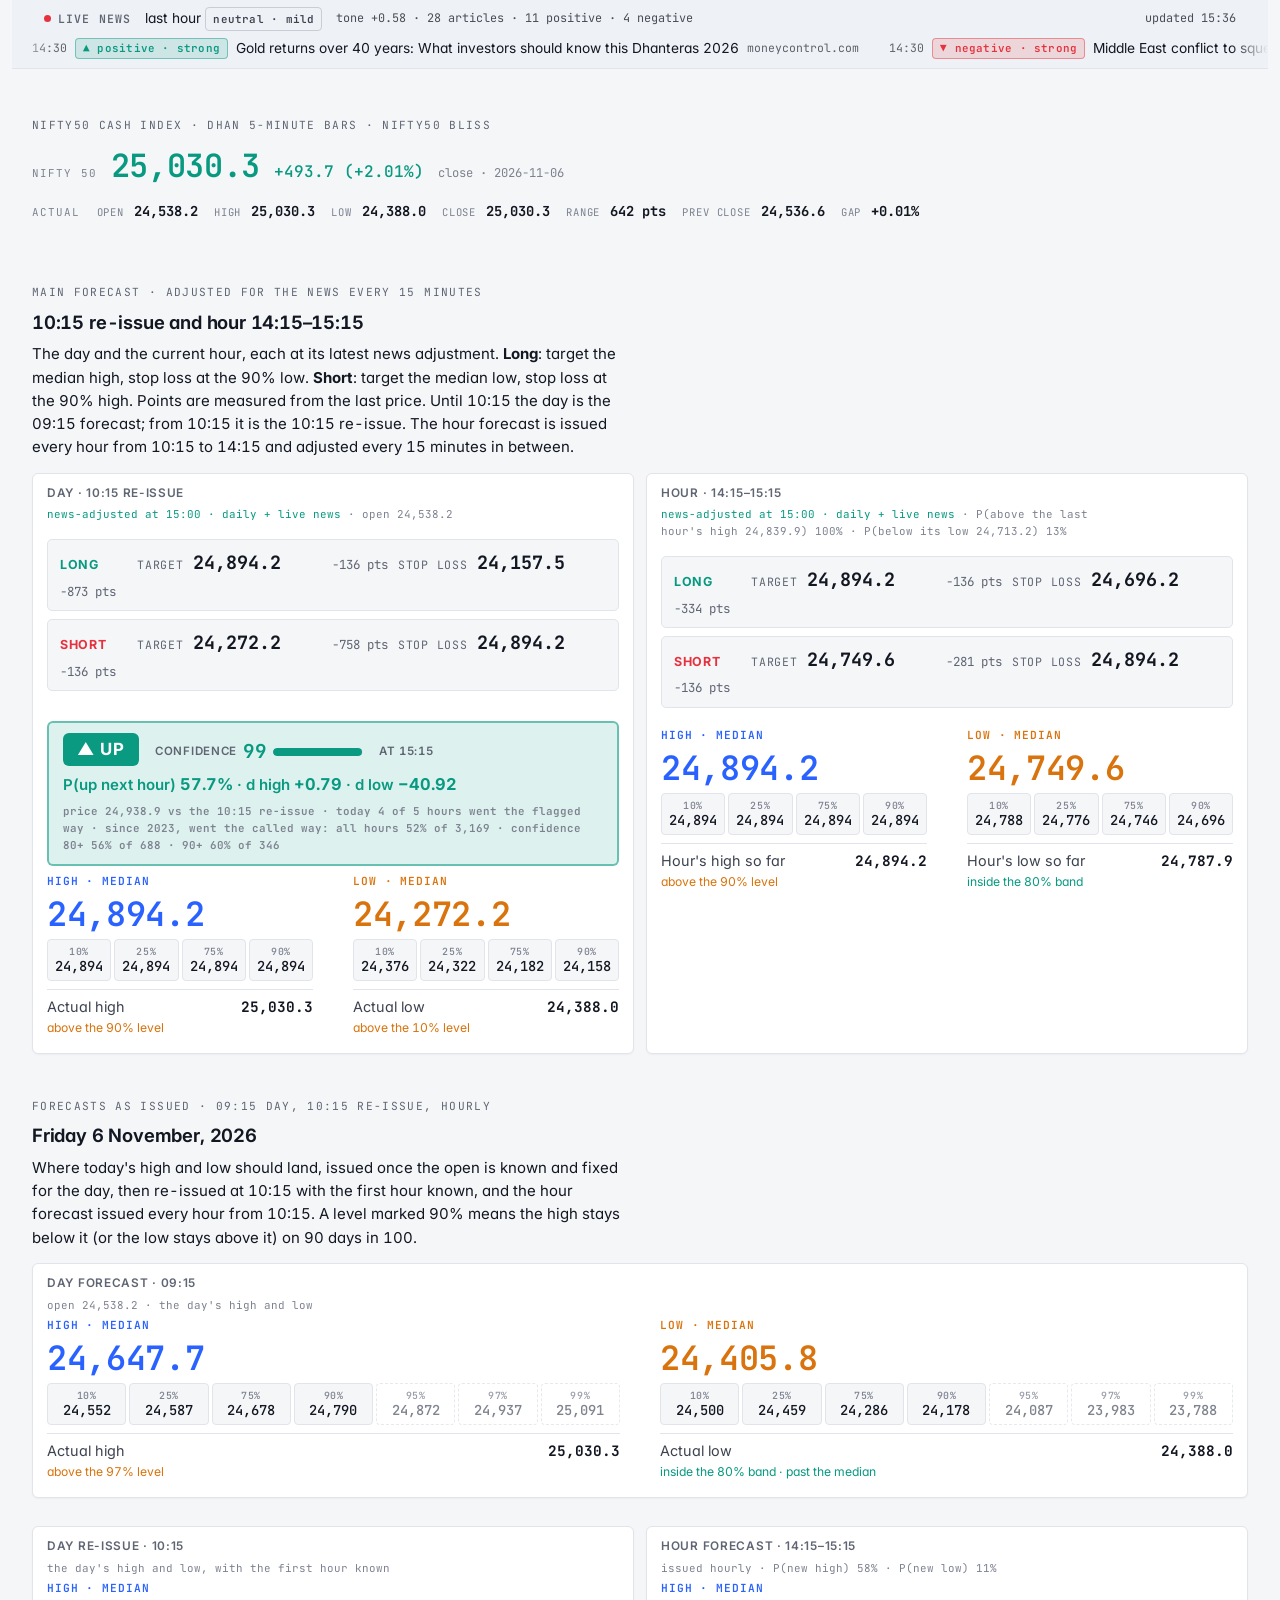
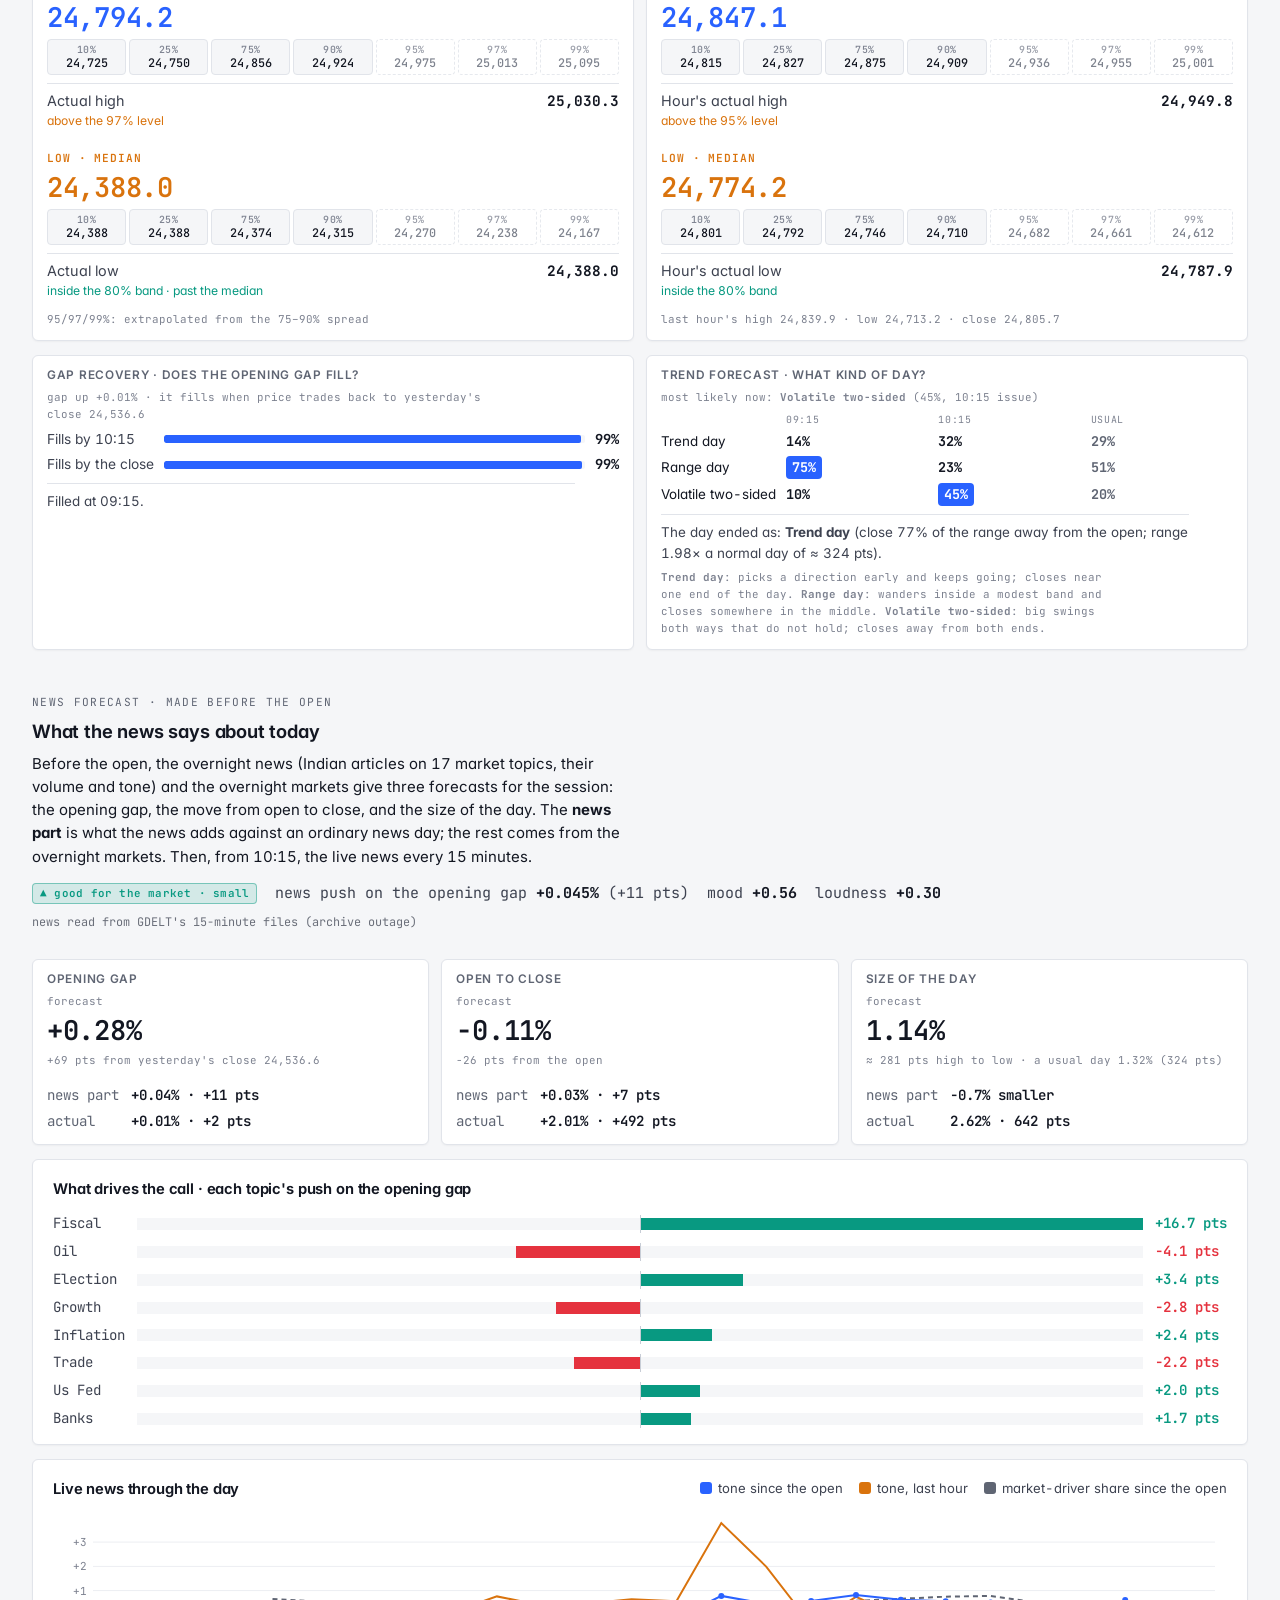
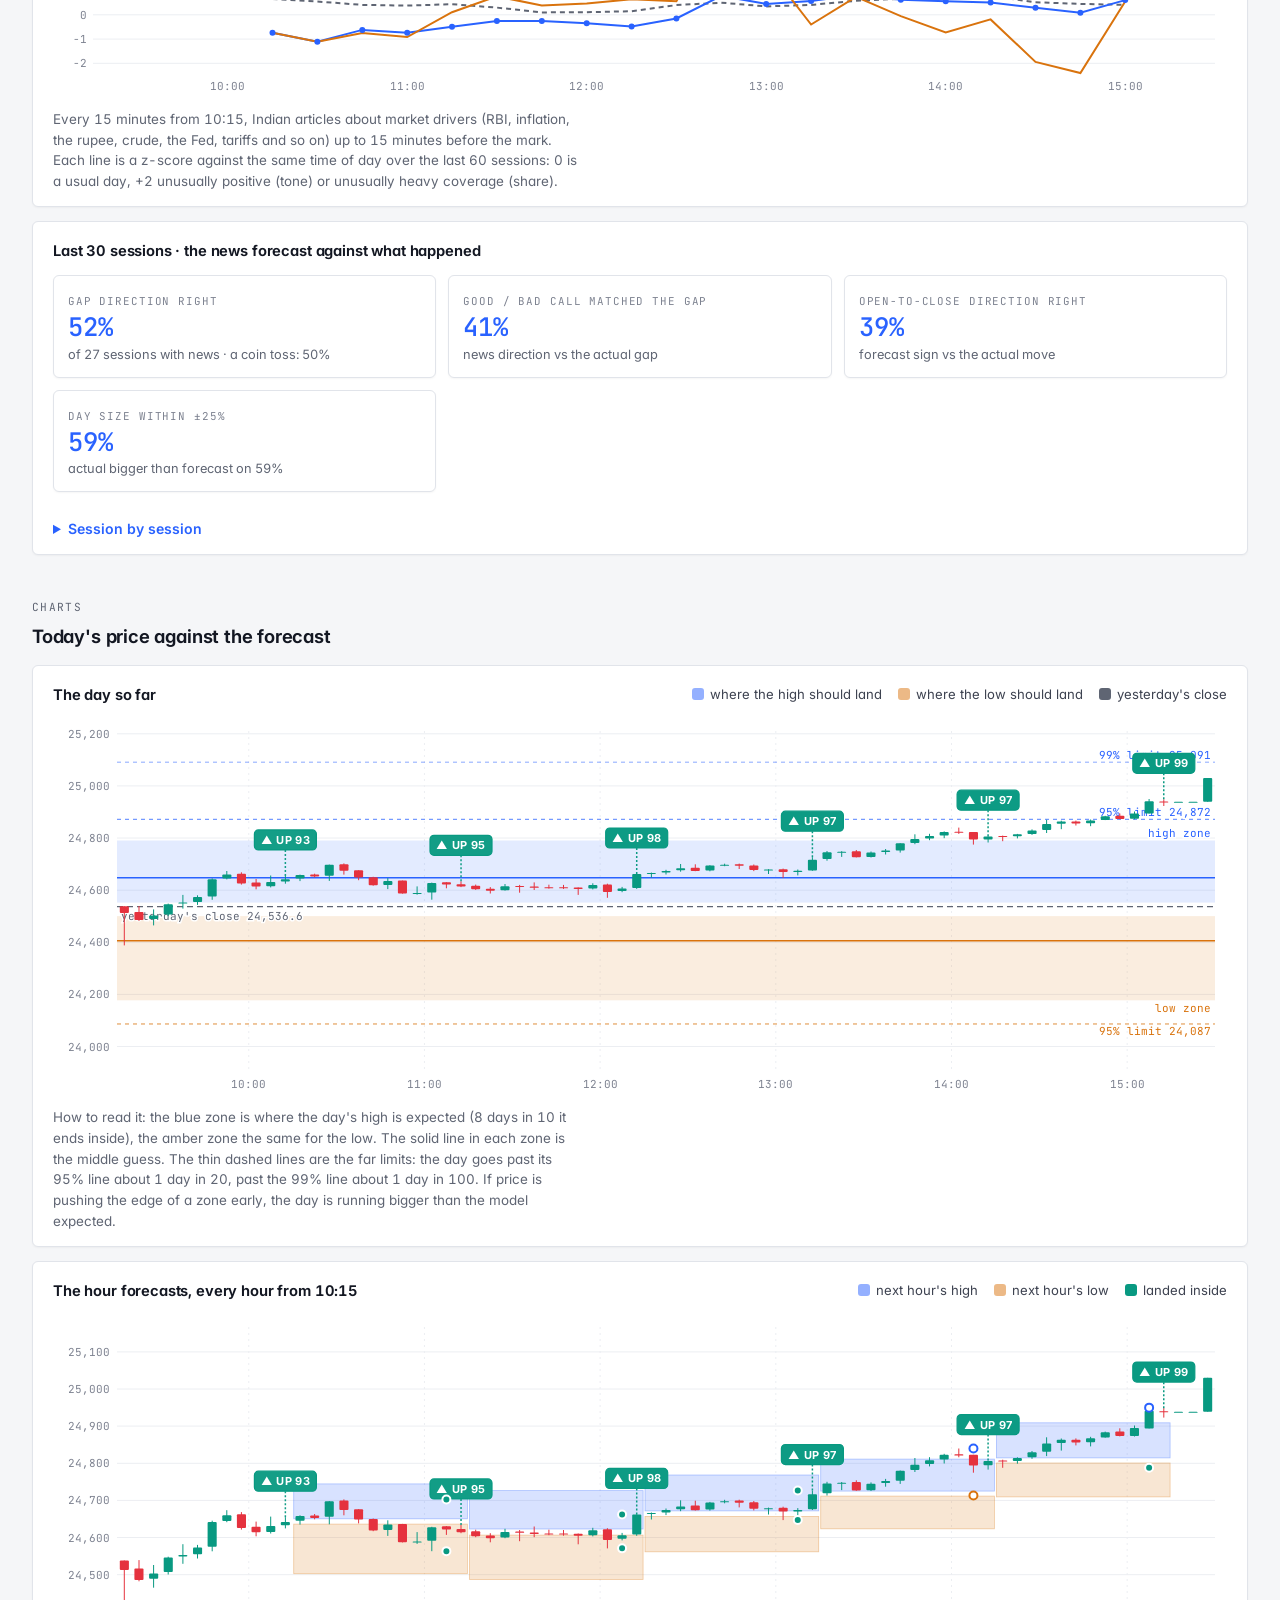
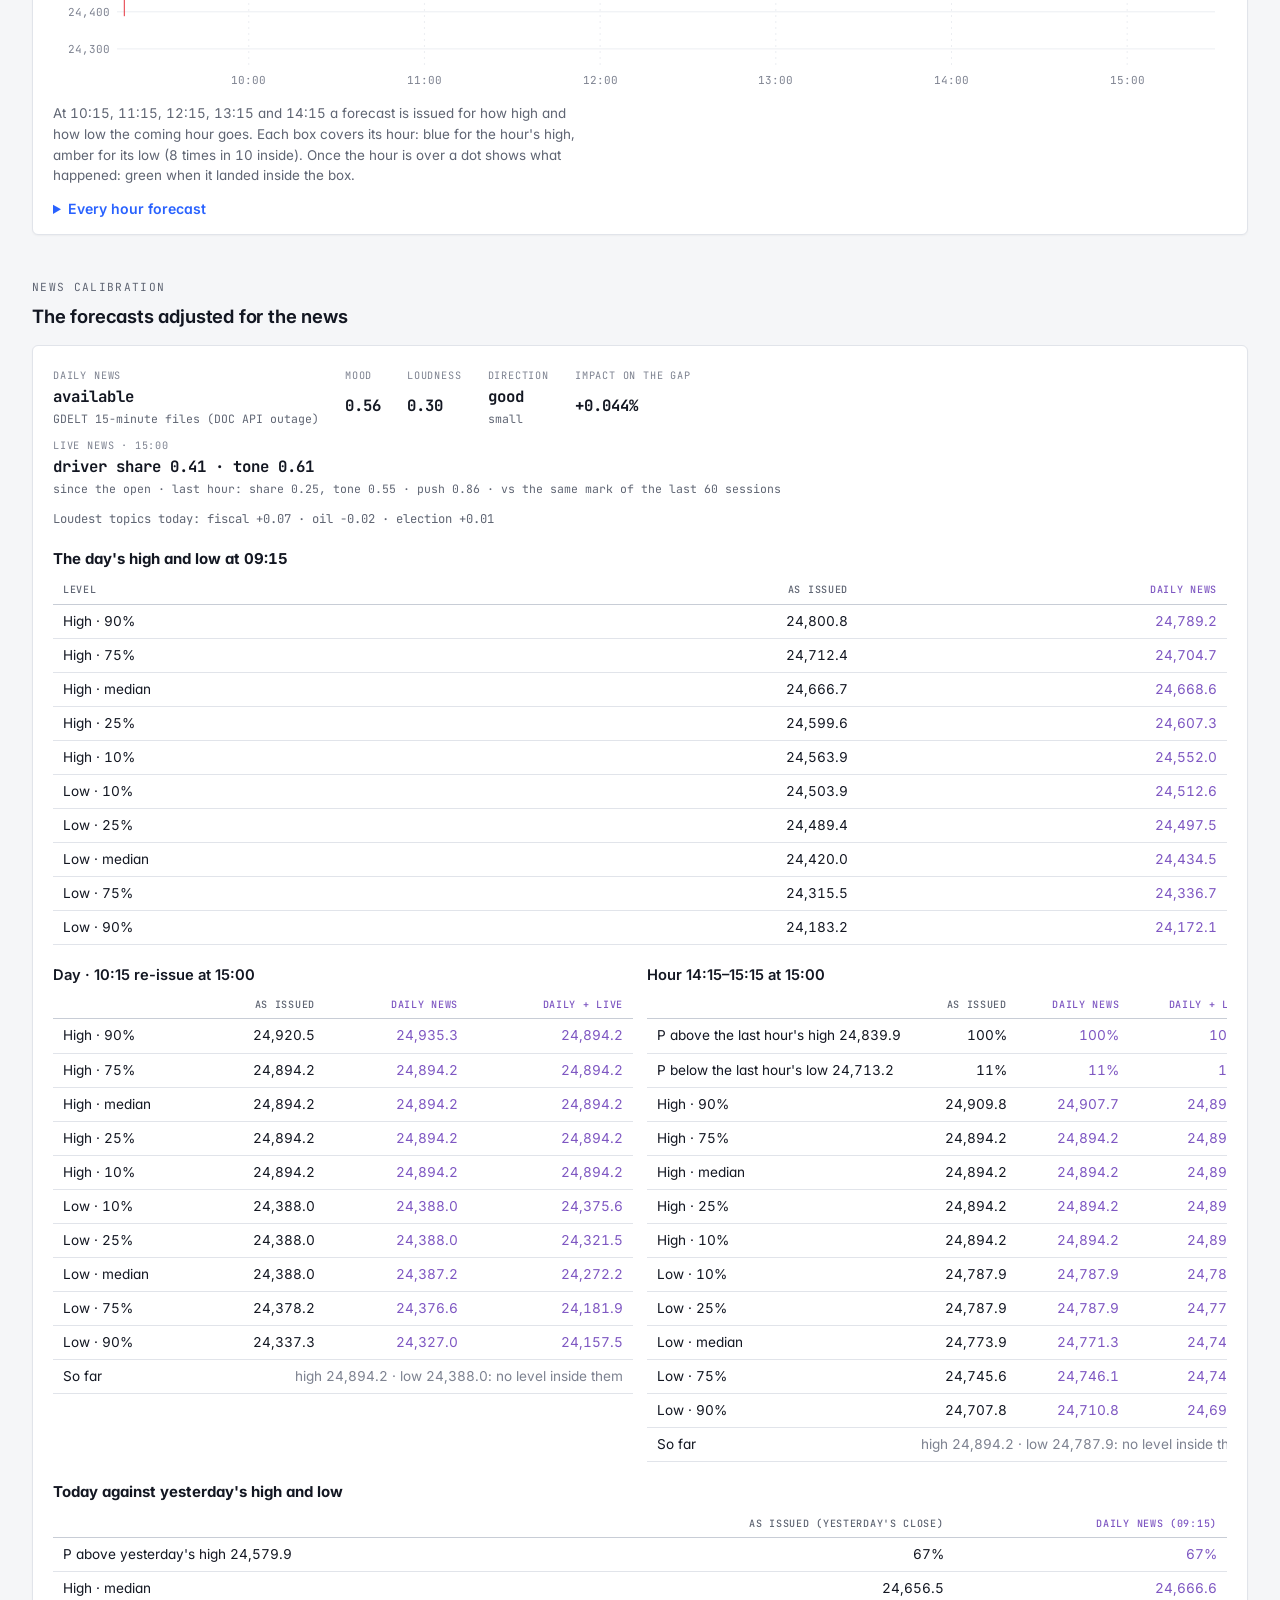
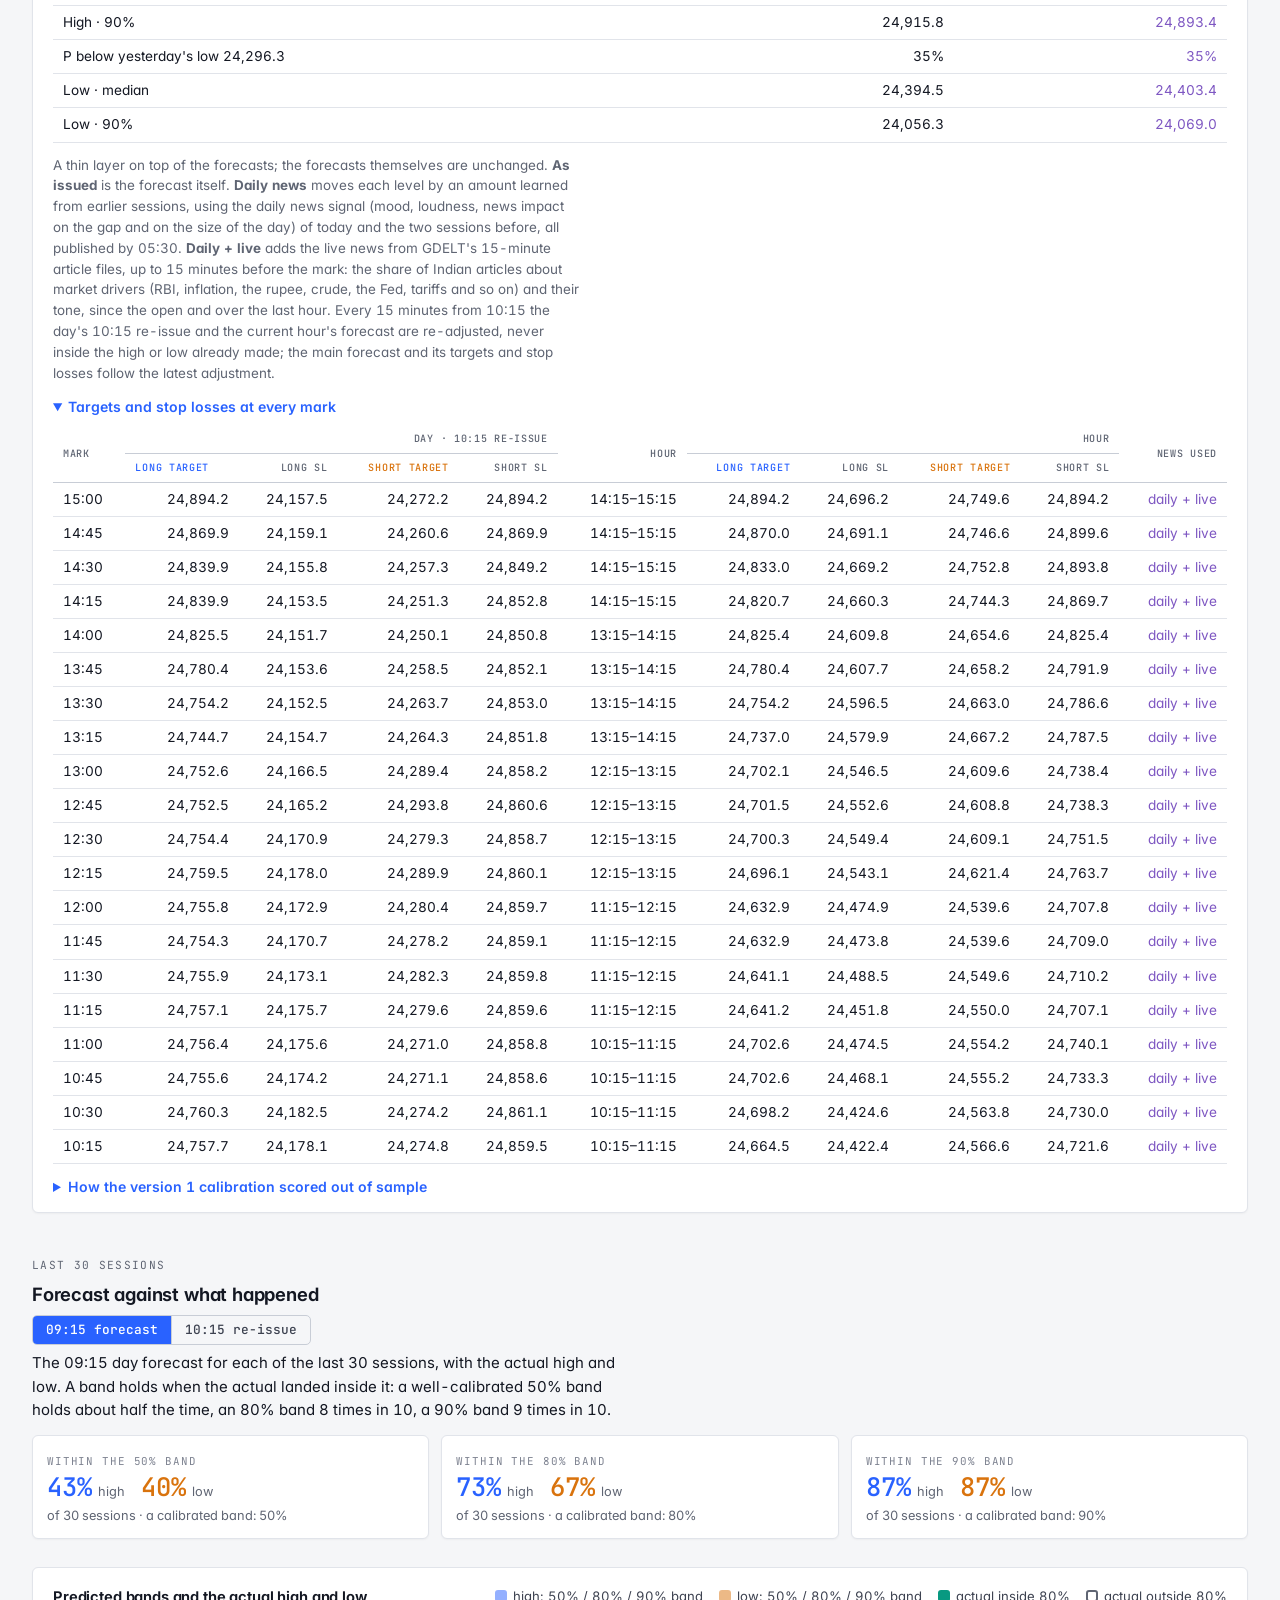
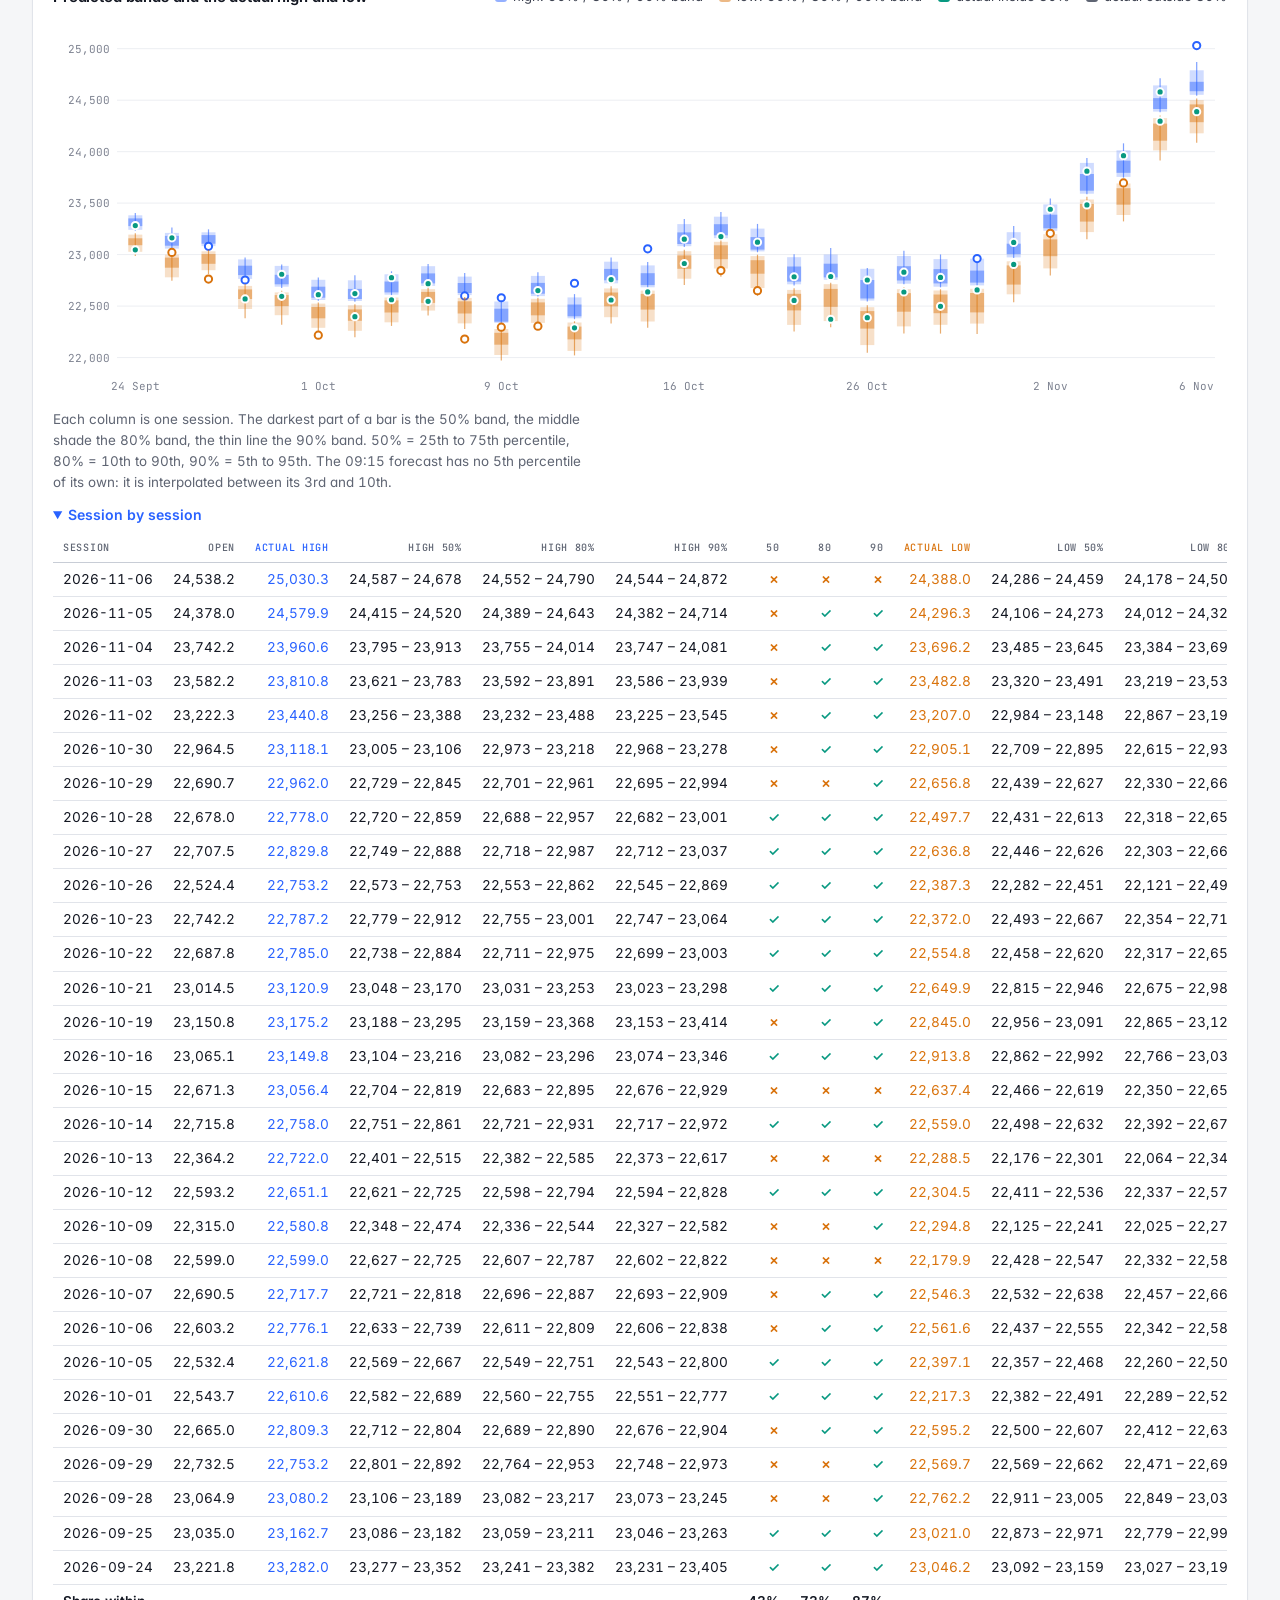
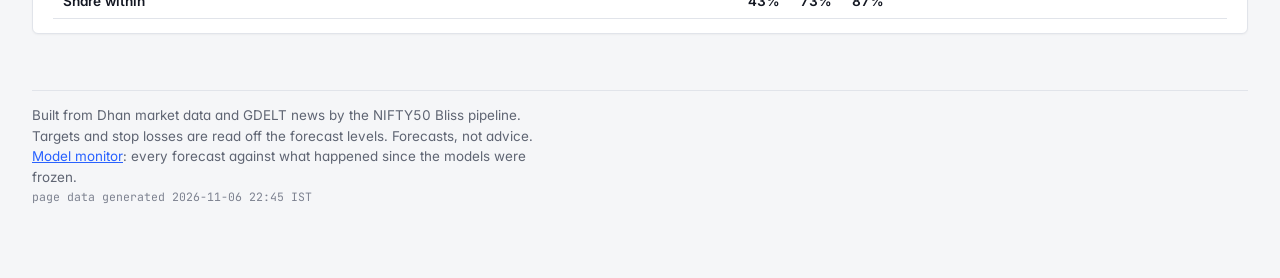
==== commit 8f3d42f0: "nifty live page" ====
--- a/bliss/index.html
+++ b/bliss/index.html
@@ -4,9 +4,9 @@
 <meta charset="utf-8">
 <meta name="viewport" content="width=device-width, initial-scale=1">
 <title>NIFTY50 Bliss</title>
-<meta name="description" content="Live NIFTY50: market news, the day's high and low forecast at 09:15, its 10:15, next-hour and news-calibrated updates, and how the forecast did over the last 30 sessions.">
-<link rel="stylesheet" href="https://fonts.googleapis.com/css2?family=Orbitron:wght@500;700&family=Exo+2:wght@400;600&family=Share+Tech+Mono&display=swap">
-<link rel="stylesheet" href="style.css?v=67f16f57e0">
+<meta name="description" content="Live NIFTY50: market news, the day and hour forecasts with long and short targets and stop losses adjusted for the news every 15 minutes, the 09:15, 10:15 and hourly forecasts as issued, and how the forecast did over the last 30 sessions.">
+<link rel="stylesheet" href="https://fonts.googleapis.com/css2?family=Inter:wght@400;500;600;700&family=JetBrains+Mono:wght@400;500;600&display=swap">
+<link rel="stylesheet" href="style.css?v=06ed2de261">
 </head>
 <body>
 <div class="flash" id="flash" aria-live="polite"></div>
@@ -18,12 +18,40 @@
   <p id="livepill"></p>
 </header>
 
+<section id="now">
+  <div class="sechead"><p class="eyebrow">Main forecast · adjusted for the news every 15 minutes</p><h2 id="h-now">—</h2>
+    <p>The day and the current hour, each at its latest news adjustment. <b>Long</b>: target the median high, stop loss at the 90% low. <b>Short</b>: target the median low, stop loss at the 90% high. Points are measured from the last price. Until 10:15 the day is the 09:15 forecast; from 10:15 it is the 10:15 re-issue. The hour forecast is issued every hour from 10:15 to 14:15 and adjusted every 15 minutes in between.</p></div>
+  <div class="cards" id="c-main"></div>
+</section>
+
 <section id="forecast">
-  <div class="sechead"><p class="eyebrow">Day forecast · issued 09:15, fixed for the day</p><h2 id="h-today">—</h2>
-    <p>Where today's high and low should land, from the OPEN model, once the open is known. A level marked 90% means the high stays below it (or the low stays above it) on 90 days in 100.</p></div>
+  <div class="sechead"><p class="eyebrow">Forecasts as issued · 09:15 day, 10:15 re-issue, hourly</p><h2 id="h-today">—</h2>
+    <p>Where today's high and low should land, issued once the open is known and fixed for the day, then re-issued at 10:15 with the first hour known, and the hour forecast issued every hour from 10:15. A level marked 90% means the high stays below it (or the low stays above it) on 90 days in 100.</p></div>
   <div id="c-open"></div>
   <div class="cards" id="cards3"></div>
   <div class="cards" id="cards-day"></div>
+</section>
+
+<section id="newsfc">
+  <div class="sechead"><p class="eyebrow">News forecast · made before the open</p><h2>What the news says about today</h2>
+    <p>Before the open, the overnight news (Indian articles on 17 market topics, their volume and tone) and the overnight markets give three forecasts for the session: the opening gap, the move from open to close, and the size of the day. The <b>news part</b> is what the news adds against an ordinary news day; the rest comes from the overnight markets. Then, from 10:15, the live news every 15 minutes.</p></div>
+  <div id="nf-call"></div>
+  <div class="cards" id="nf-cards"></div>
+  <div class="figure">
+    <div class="fighead"><h3>What drives the call · each topic's push on the opening gap</h3></div>
+    <div id="nf-topics"></div>
+  </div>
+  <div class="figure">
+    <div class="fighead"><h3>Live news through the day</h3>
+      <ul class="legend"><li><span class="sw" style="background:var(--hi)"></span>tone since the open</li><li><span class="sw" style="background:var(--lo)"></span>tone, last hour</li><li><span class="sw" style="background:var(--muted)"></span>market-driver share since the open</li></ul></div>
+    <div class="chart" id="c-nflive"></div>
+    <p class="caption">Every 15 minutes from 10:15, Indian articles about market drivers (RBI, inflation, the rupee, crude, the Fed, tariffs and so on) up to 15 minutes before the mark. Each line is a z-score against the same time of day over the last 60 sessions: 0 is a usual day, +2 unusually positive (tone) or unusually heavy coverage (share).</p>
+  </div>
+  <div class="figure">
+    <div class="fighead"><h3>Last 30 sessions · the news forecast against what happened</h3></div>
+    <div class="acc" id="nf-acc"></div>
+    <details><summary>Session by session</summary><div class="scroll"><table id="t-nf"></table></div></details>
+  </div>
 </section>
 
 <section id="charts">
@@ -32,14 +60,14 @@
     <div class="fighead"><h3>The day so far</h3>
       <ul class="legend"><li><span class="sw" style="background:var(--hi);opacity:.5"></span>where the high should land</li><li><span class="sw" style="background:var(--lo);opacity:.5"></span>where the low should land</li><li><span class="sw" style="background:var(--muted)"></span>yesterday's close</li></ul></div>
     <div class="chart" id="c-day"></div>
-    <p class="caption">How to read it: the cyan zone is where the day's high is expected (8 days in 10 it ends inside), the magenta zone the same for the low. The solid line in each zone is the middle guess. The thin dashed lines are the far limits: the day goes past its 95% line about 1 day in 20, past the 99% line about 1 day in 100. If price is pushing the edge of a zone early, the day is running bigger than the model expected.</p>
+    <p class="caption">How to read it: the blue zone is where the day's high is expected (8 days in 10 it ends inside), the amber zone the same for the low. The solid line in each zone is the middle guess. The thin dashed lines are the far limits: the day goes past its 95% line about 1 day in 20, past the 99% line about 1 day in 100. If price is pushing the edge of a zone early, the day is running bigger than the model expected.</p>
   </div>
   <div class="figure">
-    <div class="fighead"><h3>The next hour, every 15 minutes</h3>
+    <div class="fighead"><h3>The hour forecasts, every hour from 10:15</h3>
       <ul class="legend"><li><span class="sw" style="background:var(--hi);opacity:.5"></span>next hour's high</li><li><span class="sw" style="background:var(--lo);opacity:.5"></span>next hour's low</li><li><span class="sw" style="background:var(--ok)"></span>landed inside</li></ul></div>
     <div class="chart" id="c-hour"></div>
-    <p class="caption">From 10:15, every quarter hour, the DVine model forecasts how high and how low the coming hour goes. Each small box is one forecast, drawn where it was made: cyan for the hour's high, magenta for its low. Once the hour is over a dot shows what happened: green when it landed inside the box.</p>
-    <details><summary>Every hourly forecast</summary><div class="scroll"><table id="t-hour"></table></div></details>
+    <p class="caption">At 10:15, 11:15, 12:15, 13:15 and 14:15 a forecast is issued for how high and how low the coming hour goes. Each box covers its hour: blue for the hour's high, amber for its low (8 times in 10 inside). Once the hour is over a dot shows what happened: green when it landed inside the box.</p>
+    <details><summary>Every hour forecast</summary><div class="scroll"><table id="t-hour"></table></div></details>
   </div>
 </section>
 
@@ -47,17 +75,17 @@
   <div class="sechead"><p class="eyebrow">News calibration</p><h2>The forecasts adjusted for the news</h2></div>
   <div class="figure">
     <div id="nw-body"></div>
-    <p class="caption">A thin layer on top of the models; the models themselves are unchanged. <b>Base</b> is the model's own forecast. <b>News (v1)</b> moves each level by an amount learned from earlier sessions, using the daily news signal (mood, loudness, news impact on the gap and on the size of the day) of today and the two sessions before, all published by 05:30. <b>v2</b> adds the real-time news from GDELT's 15-minute article files, up to 15 minutes before the mark: the share of Indian articles about market drivers (RBI, inflation, the rupee, crude, the Fed, tariffs and so on) and their tone, since the open and over the last hour. At each mark the day's OPEN levels are re-issued, never inside the high or low already made.</p>
-    <details><summary>Every mark so far</summary><div class="scroll"><table id="t-news"></table></div></details>
+    <p class="caption">A thin layer on top of the forecasts; the forecasts themselves are unchanged. <b>As issued</b> is the forecast itself. <b>Daily news</b> moves each level by an amount learned from earlier sessions, using the daily news signal (mood, loudness, news impact on the gap and on the size of the day) of today and the two sessions before, all published by 05:30. <b>Daily + live</b> adds the live news from GDELT's 15-minute article files, up to 15 minutes before the mark: the share of Indian articles about market drivers (RBI, inflation, the rupee, crude, the Fed, tariffs and so on) and their tone, since the open and over the last hour. Every 15 minutes from 10:15 the day's 10:15 re-issue and the current hour's forecast are re-adjusted, never inside the high or low already made; the main forecast and its targets and stop losses follow the latest adjustment.</p>
+    <details open><summary>Targets and stop losses at every mark</summary><div class="scroll"><table id="t-news"></table></div></details>
     <details><summary>How the version 1 calibration scored out of sample</summary><div class="scroll"><table id="t-news-sc"></table></div>
-      <p class="tbl-note">Walk-forward, refitted every quarter from 2021. Error: average pinball loss in % (levels) or log loss (probabilities); lower is better. Recalibrated = the same correction without the news inputs. “News − recal.” is the difference with its 95% bootstrap range over sessions; below 0 means the news version had the lower loss.</p></details>
+      <p class="tbl-note">Walk-forward, refitted every quarter from 2021. Error: average pinball loss in % (levels) or log loss (probabilities); lower is better. Recalibrated = the same correction without the news inputs. “News − recal.” is the difference with its 95% bootstrap range over sessions; below 0 means the news version had the lower loss. These scores are for the daily-news version on the 09:15 day forecast, today-vs-yesterday and the 15-minute hour forecast of the backtest; the hourly re-adjustments and the 10:15 re-issue's adjustment have not been scored yet.</p></details>
   </div>
 </section>
 
 <section id="history">
   <div class="sechead"><p class="eyebrow">Last 30 sessions</p><h2>Forecast against what happened</h2>
-    <div class="seg" role="group" aria-label="Forecast shown"><button type="button" id="h-open" aria-pressed="true">09:15 · OPEN</button><button type="button" id="h-e1015" aria-pressed="false">10:15 re-issue · Elephant</button></div>
-    <p><span id="h-what">The 09:15 day forecast (OPEN)</span> for each of the last 30 sessions, with the actual high and low. A band holds when the actual landed inside it: a well-calibrated 50% band holds about half the time, an 80% band 8 times in 10, a 90% band 9 times in 10.</p></div>
+    <div class="seg" role="group" aria-label="Forecast shown"><button type="button" id="h-open" aria-pressed="true">09:15 forecast</button><button type="button" id="h-e1015" aria-pressed="false">10:15 re-issue</button></div>
+    <p><span id="h-what">The 09:15 day forecast</span> for each of the last 30 sessions, with the actual high and low. A band holds when the actual landed inside it: a well-calibrated 50% band holds about half the time, an 80% band 8 times in 10, a 90% band 9 times in 10.</p></div>
   <div class="acc" id="acc"></div>
   <div class="figure">
     <div class="fighead"><h3>Predicted bands and the actual high and low</h3>
@@ -69,11 +97,11 @@
 </section>
 
 <footer>
-  <p>Models: OPEN (XGBoost quantile bands from the open), Elephant v2 (ten-member stack, 10:15 re-issue), DVine (D-vine copula, next hour), news calibration (GDELT). Built from Dhan market data by the NIFTY50 Bliss pipeline. Forecasts, not advice.</p>
+  <p>Built from Dhan market data and GDELT news by the NIFTY50 Bliss pipeline. Targets and stop losses are read off the forecast levels. Forecasts, not advice. <a href="monitor/">Model monitor</a>: every forecast against what happened since the models were frozen.</p>
   <p class="stamp" id="gen"></p>
 </footer>
 </div>
 <div class="tip" id="tip" hidden></div>
-<script src="app.js?v=67f16f57e0"></script>
+<script src="app.js?v=06ed2de261"></script>
 </body>
 </html>
--- a/bliss/style.css
+++ b/bliss/style.css
@@ -16,7 +16,7 @@
  --up:#22b884;--down:#f0555a;--lb:#22b884;--sc:#5f9e86;--sb:#f0555a;--lu:#c98443;}
 *{box-sizing:border-box}
 body{background:var(--paper);color:var(--ink);font:400 17px/1.6 var(--sans);margin:0;padding-inline:20px;padding-block:0 72px}
-.wrap{max-width:1040px;margin:0 auto}
+.wrap{max-width:1800px;margin:0 auto}
 h1,h2,h3{font-family:var(--serif);font-weight:600;text-wrap:balance;margin:0}
 h1{font-size:clamp(2rem,4.5vw,2.8rem);line-height:1.1;letter-spacing:-.015em;max-width:22ch}
 h2{font-size:1.5rem}
@@ -211,7 +211,7 @@
 /* ---- simplified layout: news flash, forecast cards, history ---- */
 .flash{background:var(--ink);color:var(--paper);font-size:.86rem;position:sticky;top:0;z-index:5}
 .flash[hidden]{display:none}
-.fl-sum{display:flex;flex-wrap:wrap;align-items:center;gap:6px 14px;padding:8px 20px 4px;max-width:1080px;margin:0 auto}
+.fl-sum{display:flex;flex-wrap:wrap;align-items:center;gap:6px 14px;padding:8px clamp(12px,2.5vw,40px) 4px;max-width:1800px;margin:0 auto}
 .fl-lab{display:inline-flex;align-items:center;gap:7px;font:600 .72rem/1 var(--mono);letter-spacing:.1em;text-transform:uppercase}
 .fl-lab .dot{background:#ff6b5a}
 .fl-meta{font-family:var(--mono);font-size:.74rem;opacity:.75}
@@ -272,65 +272,101 @@
 .side{container-type:inline-size}
 @container (max-width:440px){.chips{grid-template-columns:repeat(4,minmax(0,1fr))}.chip{font-size:.76rem}}
 
-/* ================= sci-fi console theme (one dark theme for light and dark systems) ================= */
-:root:not(.x),:root[data-theme]{color-scheme:dark;
- --paper:#03060d;--surface:#08111f;--ink:#d8ecff;--ink-2:#93b6d8;--muted:#6c8bad;--soft:#4f6d8f;
- --line:#132a45;--axis:#1f4468;--vol:#183451;
- --act:#e8f6ff;--hi:#22d3ee;--lo:#ff4fa3;--ok:#3dffb0;--news:#b38cff;
- --up:#2bf59a;--down:#ff3d6e;--lb:#2bf59a;--sc:#1f9d70;--sb:#ff3d6e;--lu:#ff9b4f;
- --glow:rgba(34,211,238,.35);
- --serif:Orbitron,"Exo 2",system-ui,sans-serif;--sans:"Exo 2",system-ui,sans-serif;--mono:"Share Tech Mono",ui-monospace,Menlo,monospace}
-body{background:
-  radial-gradient(1200px 600px at 80% -10%,rgba(34,211,238,.10),transparent 60%),
-  radial-gradient(900px 500px at -10% 30%,rgba(255,79,163,.07),transparent 60%),
-  linear-gradient(rgba(34,211,238,.045) 1px,transparent 1px) 0 0/100% 32px,
-  linear-gradient(90deg,rgba(34,211,238,.045) 1px,transparent 1px) 0 0/32px 100%,
-  var(--paper);background-attachment:fixed}
-body::after{content:"";position:fixed;inset:0;pointer-events:none;z-index:20;
-  background:repeating-linear-gradient(0deg,rgba(255,255,255,.018) 0 1px,transparent 1px 3px)}
-h1,h2,h3{font-family:var(--serif);font-weight:700;letter-spacing:.04em}
-h2{text-transform:uppercase;font-size:1.25rem;color:var(--ink);text-shadow:0 0 18px var(--glow)}
-h3{font-size:.95rem;text-transform:uppercase;letter-spacing:.08em}
-.eyebrow{color:var(--hi);opacity:.8}
-.eyebrow::before{content:"// ";opacity:.6}
-.figure,.card,.acc-t{background:linear-gradient(180deg,rgba(13,28,48,.88),rgba(6,13,24,.92));border:1px solid rgba(34,211,238,.22);border-radius:2px;
-  box-shadow:0 0 0 1px rgba(34,211,238,.04) inset,0 0 24px rgba(34,211,238,.06);position:relative}
-.figure::before,.card::before,.acc-t::before{content:"";position:absolute;inset:-1px;pointer-events:none;
-  background:
-   linear-gradient(var(--hi),var(--hi)) top left/14px 2px,linear-gradient(var(--hi),var(--hi)) top left/2px 14px,
-   linear-gradient(var(--hi),var(--hi)) top right/14px 2px,linear-gradient(var(--hi),var(--hi)) top right/2px 14px,
-   linear-gradient(var(--hi),var(--hi)) bottom left/14px 2px,linear-gradient(var(--hi),var(--hi)) bottom left/2px 14px,
-   linear-gradient(var(--hi),var(--hi)) bottom right/14px 2px,linear-gradient(var(--hi),var(--hi)) bottom right/2px 14px;
-  background-repeat:no-repeat;opacity:.75}
-.card h4{font-family:var(--serif);font-size:.78rem;letter-spacing:.09em;text-transform:uppercase;color:var(--ink)}
-.side-h{letter-spacing:.16em}
-.med{font-family:var(--mono)}
-.med.hi{text-shadow:0 0 14px rgba(34,211,238,.55)} .med.lo{text-shadow:0 0 14px rgba(255,79,163,.5)}
-.chip{background:rgba(34,211,238,.04);border-color:rgba(34,211,238,.25);border-radius:2px;font-family:var(--mono)}
-.chip.tail{border-color:rgba(147,182,216,.25);background:transparent}
-.spx{text-shadow:0 0 22px currentColor;font-family:var(--mono)}
-.live{border-radius:2px;color:var(--ok);border-color:var(--ok);box-shadow:0 0 12px rgba(61,255,176,.25)}
-.live .dot,.dot{background:var(--ok);box-shadow:0 0 8px var(--ok)}
-.flash{background:linear-gradient(90deg,#02040a,#071426 50%,#02040a);color:var(--ink);border-bottom:1px solid rgba(34,211,238,.35);box-shadow:0 4px 24px rgba(34,211,238,.12)}
-.fl-lab{color:var(--hi)} .fl-lab .dot{background:#ff3d6e;box-shadow:0 0 8px #ff3d6e}
-.pill{border-radius:2px;font-family:var(--mono);letter-spacing:.04em}
-.pill.positive{background:rgba(43,245,154,.15);color:var(--up);border:1px solid var(--up)}
-.pill.negative{background:rgba(255,61,110,.15);color:var(--down);border:1px solid var(--down)}
-.pill.neutral{background:rgba(147,182,216,.1);color:var(--ink-2);border:1px solid var(--axis)}
-thead th{color:var(--hi);opacity:.85}
-tbody tr:hover td{background:rgba(34,211,238,.05)}
-.bar{background:rgba(34,211,238,.08);border-radius:1px}
-.bar i{background:linear-gradient(90deg,rgba(34,211,238,.4),var(--hi));box-shadow:0 0 10px rgba(34,211,238,.5);border-radius:1px}
-.dt b.top{background:var(--hi);color:#02101a;box-shadow:0 0 12px rgba(34,211,238,.5)}
-.acc-v b.hi{text-shadow:0 0 14px rgba(34,211,238,.55)} .acc-v b.lo{text-shadow:0 0 14px rgba(255,79,163,.5)}
-.tip{background:#06101d;border:1px solid var(--hi);border-radius:2px;box-shadow:0 0 20px rgba(34,211,238,.25);font-family:var(--mono)}
-.g-grid{stroke:rgba(34,211,238,.10)}
-.t-ax{fill:#5f84aa;font-family:var(--mono)}
-.chart svg rect[fill-opacity]{filter:drop-shadow(0 0 3px rgba(34,211,238,.15))}
-details summary{color:var(--hi)}
-footer{border-top-color:rgba(34,211,238,.2)}
-a{color:var(--hi)}
-::selection{background:rgba(34,211,238,.3)}
+/* ================= trading terminal theme, light (one light theme for light and dark systems) ================= */
+:root:not(.x),:root[data-theme]{color-scheme:light;
+ --paper:#f5f6f8;--surface:#ffffff;--ink:#131722;--ink-2:#3d4250;--muted:#5f6573;--soft:#7d8290;
+ --line:#e1e4ea;--axis:#c8cdd6;--vol:#d6dbe3;
+ --act:#131722;--hi:#2962ff;--lo:#d9730d;--ok:#089981;--news:#7e57c2;--accent:#2962ff;
+ --up:#089981;--down:#e5323e;--lb:#089981;--sc:#5fb8a8;--sb:#e5323e;--lu:#d9730d;
+ --serif:Inter,system-ui,-apple-system,"Segoe UI",sans-serif;--sans:Inter,system-ui,-apple-system,"Segoe UI",sans-serif;
+ --mono:"JetBrains Mono","IBM Plex Mono",ui-monospace,Menlo,monospace}
+body{background:var(--paper);font-size:15px;line-height:1.55;font-feature-settings:"tnum" 1,"cv11" 1}
+body::after{content:none}
+h1,h2,h3{font-family:var(--sans);font-weight:650;letter-spacing:-.01em}
+h1{letter-spacing:-.02em}
+h2{font-size:1.15rem;color:var(--ink);text-transform:none}
+h3{font-size:.92rem}
+.eyebrow{color:var(--muted);letter-spacing:.12em}
+.figure,.card,.acc-t{background:var(--surface);border:1px solid var(--line);border-radius:6px;box-shadow:0 1px 2px rgba(19,23,34,.04);position:relative}
+.figure::before,.card::before,.acc-t::before{content:none}
+.card h4{font-family:var(--sans);font-size:.74rem;font-weight:600;letter-spacing:.06em;text-transform:uppercase;color:var(--muted)}
+.side-h{letter-spacing:.08em}
+.med{font-family:var(--mono);font-weight:600;letter-spacing:-.01em}
+.chip{background:var(--paper);border:1px solid var(--line);border-radius:4px;font-family:var(--mono)}
+.chip.tail{border-color:var(--line);background:transparent;opacity:.8}
+.spx{font-family:var(--mono);font-weight:600}
+.live{border-radius:4px;color:var(--up);border-color:color-mix(in srgb,var(--up) 60%,transparent);background:color-mix(in srgb,var(--up) 10%,transparent)}
+.live .dot,.dot{background:var(--up)}
+.flash{background:#eef1f5;color:var(--ink);border-bottom:1px solid var(--line)}
+.fl-lab{color:var(--muted)} .fl-lab .dot{background:var(--down)}
+.pill{border-radius:4px;font-family:var(--mono);letter-spacing:.02em}
+.pill.positive{background:color-mix(in srgb,var(--up) 14%,transparent);color:var(--up);border:1px solid color-mix(in srgb,var(--up) 45%,transparent)}
+.pill.negative{background:color-mix(in srgb,var(--down) 14%,transparent);color:var(--down);border:1px solid color-mix(in srgb,var(--down) 45%,transparent)}
+.pill.neutral{background:transparent;color:var(--ink-2);border:1px solid var(--axis)}
+thead th{color:var(--muted);background:var(--surface)}
+tbody tr:hover td{background:color-mix(in srgb,var(--accent) 6%,transparent)}
+td,th{font-variant-numeric:tabular-nums}
+.bar{background:var(--paper);border-radius:2px}
+.bar i{background:var(--accent);border-radius:2px}
+.dt b.top{background:var(--accent);color:#fff}
+.tip{background:#ffffff;color:var(--ink);border:1px solid var(--axis);border-radius:6px;box-shadow:0 8px 24px rgba(19,23,34,.14);font-family:var(--mono);font-size:.78rem}
+.g-grid{stroke:#eceef2}
+.t-ax{fill:var(--soft);font-family:var(--mono)}
+details summary{color:var(--accent)}
+footer{border-top-color:var(--line)}
+a{color:var(--accent)}
+::selection{background:color-mix(in srgb,var(--accent) 35%,transparent)}
 .tip{z-index:30}
-.seg{width:fit-content;border-color:rgba(34,211,238,.35);border-radius:2px}
-.seg button[aria-pressed="true"]{background:rgba(34,211,238,.16);color:var(--hi);box-shadow:inset 0 -2px 0 var(--hi)}
+.controls{background:color-mix(in srgb,var(--paper) 92%,transparent);backdrop-filter:blur(6px)}
+.seg{width:fit-content;border-color:var(--axis);border-radius:5px}
+.seg button{color:var(--ink-2)}
+.seg button[aria-pressed="true"]{background:var(--accent);color:#fff;box-shadow:none}
+
+/* main forecast: day and hour side by side, long / short setups */
+#c-main{grid-template-columns:repeat(auto-fit,minmax(min(100%,420px),1fr))}
+#c-main .card.big{margin-bottom:0}
+#c-main .chips{grid-template-columns:repeat(4,minmax(0,1fr))}
+.setups{display:grid;gap:8px;margin:10px 0 16px}
+.su{display:grid;grid-template-columns:4.2rem auto minmax(0,1fr) auto auto minmax(0,1fr);align-items:baseline;gap:4px 10px;padding:9px 12px;border:1px solid var(--line);border-radius:5px;background:var(--paper);font-family:var(--mono)}
+.su b{font-size:1.15rem;color:var(--ink)} .su em{font-style:normal;font-size:.78rem;color:var(--muted)}
+.su-n{font-family:var(--sans);font-weight:700;letter-spacing:.06em;text-transform:uppercase;font-size:.78rem}
+.su-n.hi{color:var(--up)} .su-n.lo{color:var(--down)}
+.su-k{font-size:.72rem;letter-spacing:.06em;text-transform:uppercase;color:var(--muted)}
+.tagn{color:var(--ok)} .tagn.off{color:var(--muted)}
+@media (max-width:520px){.su{grid-template-columns:4rem auto minmax(0,1fr);}.su-n{grid-row:span 2}}
+
+/* news forecast */
+.nf-call{display:flex;flex-wrap:wrap;gap:8px 18px;align-items:center;margin:0 0 14px;font-family:var(--mono);color:var(--ink-2)}
+.nf-call b{color:var(--ink)}
+.nf-kv{display:grid;grid-template-columns:auto 1fr;gap:4px 12px;margin-top:10px;font-family:var(--mono);font-size:.88rem}
+.nf-kv span{color:var(--muted)} .nf-kv b{color:var(--ink);font-weight:600}
+.nf-top{display:grid;grid-template-columns:auto minmax(0,1fr) auto;gap:6px 12px;align-items:center;font-family:var(--mono);font-size:.88rem}
+.nf-tn{color:var(--ink-2);text-transform:capitalize}
+.nf-bar{position:relative;height:12px;background:var(--paper);border-left:0}
+.nf-bar::after{content:"";position:absolute;left:50%;top:-3px;bottom:-3px;border-left:1px solid var(--axis)}
+.nf-bar i{position:absolute;top:0;bottom:0}
+.nf-bar i.up{background:var(--up)} .nf-bar i.dn{background:var(--down)}
+b.up{color:var(--up)} b.down{color:var(--down)}
+
+/* direction (d) reading in the main day card */
+.dirbox{display:flex;flex-wrap:wrap;align-items:baseline;gap:4px 12px;margin:8px 0 4px;padding:6px 10px;border:1px solid var(--grid,rgba(127,127,127,.3));border-radius:6px}
+.dirbox .sub{flex-basis:100%;margin:0}
+.dir-flag{font-weight:700;letter-spacing:.04em}
+.dir-flag.hi{color:var(--up)}.dir-flag.lo{color:var(--down)}
+
+/* fit to the screen: fluid width with responsive side padding; never a horizontal page scroll */
+body{padding-inline:clamp(12px,2.5vw,40px);overflow-x:hidden}
+.figure,.card,.chart,.scroll{max-width:100%;min-width:0}
+.chart svg,.dir-grid svg{max-width:100%;height:auto}
+img,svg{max-width:100%}
+/* direction flag: a solid badge on the main day card */
+.dirbox{border-width:2px;padding:10px 14px;gap:6px 16px}
+.dir-flag{display:inline-flex;align-items:center;gap:6px;font:700 1.05rem/1 var(--sans);letter-spacing:.06em;text-transform:uppercase;padding:8px 14px;border-radius:6px;color:#fff}
+.dir-flag.hi{background:var(--up);color:#fff}.dir-flag.lo{background:var(--down);color:#fff}
+.dirbox:has(.dir-flag.hi){border-color:color-mix(in srgb,var(--up) 55%,transparent);background:color-mix(in srgb,var(--up) 6%,var(--surface))}
+.dirbox:has(.dir-flag.lo){border-color:color-mix(in srgb,var(--down) 55%,transparent);background:color-mix(in srgb,var(--down) 6%,var(--surface))}
+.dirbox b{font-size:1.02rem}
+.dir-conf{display:inline-flex;align-items:center;gap:6px}.dir-conf b{font:700 1.2rem/1 var(--mono)}
+.cbar{display:inline-block;width:90px;height:8px;border-radius:4px;background:var(--line);overflow:hidden;vertical-align:middle}.cbar i{display:block;height:100%;border-radius:4px}
+.dirbox.up{border-color:color-mix(in srgb,var(--up) 55%,transparent);background:color-mix(in srgb,var(--dshade) 14%,var(--surface))}
+.dirbox.dn{border-color:color-mix(in srgb,var(--down) 55%,transparent);background:color-mix(in srgb,var(--dshade) 14%,var(--surface))}
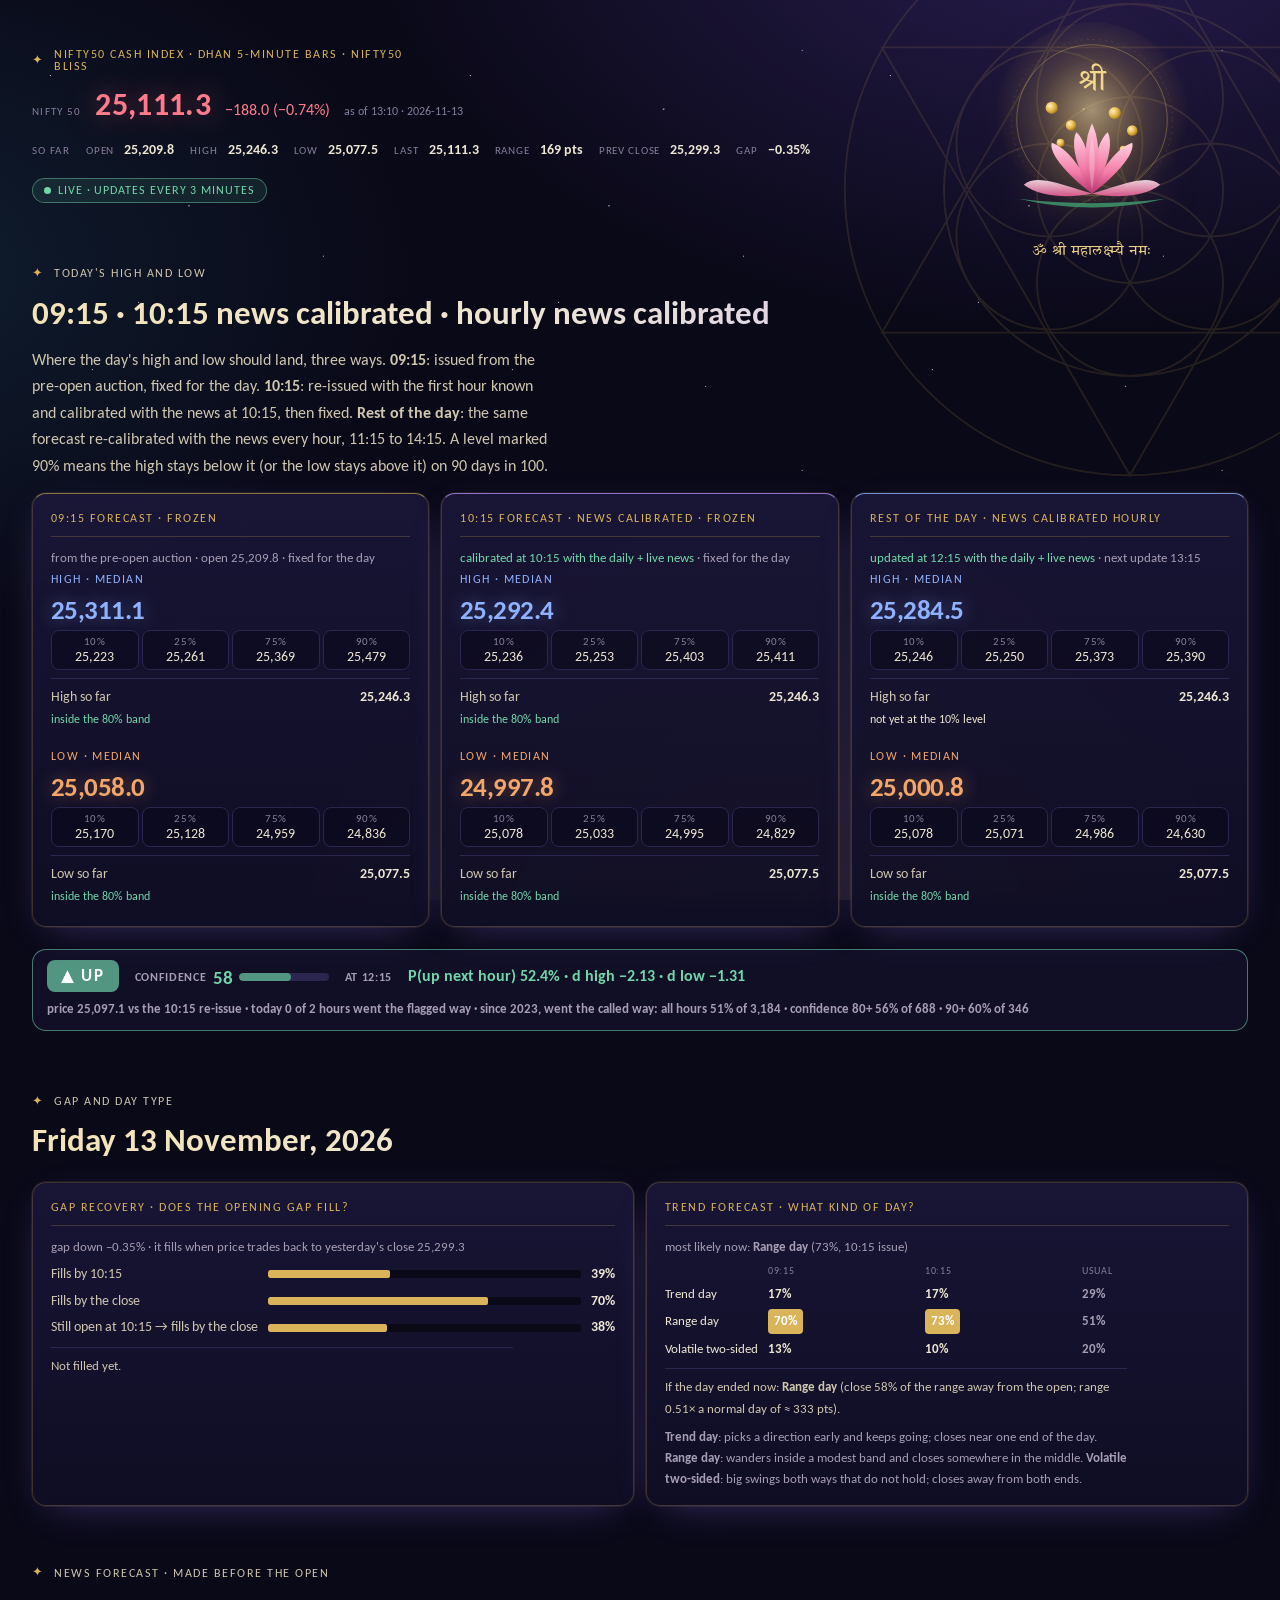
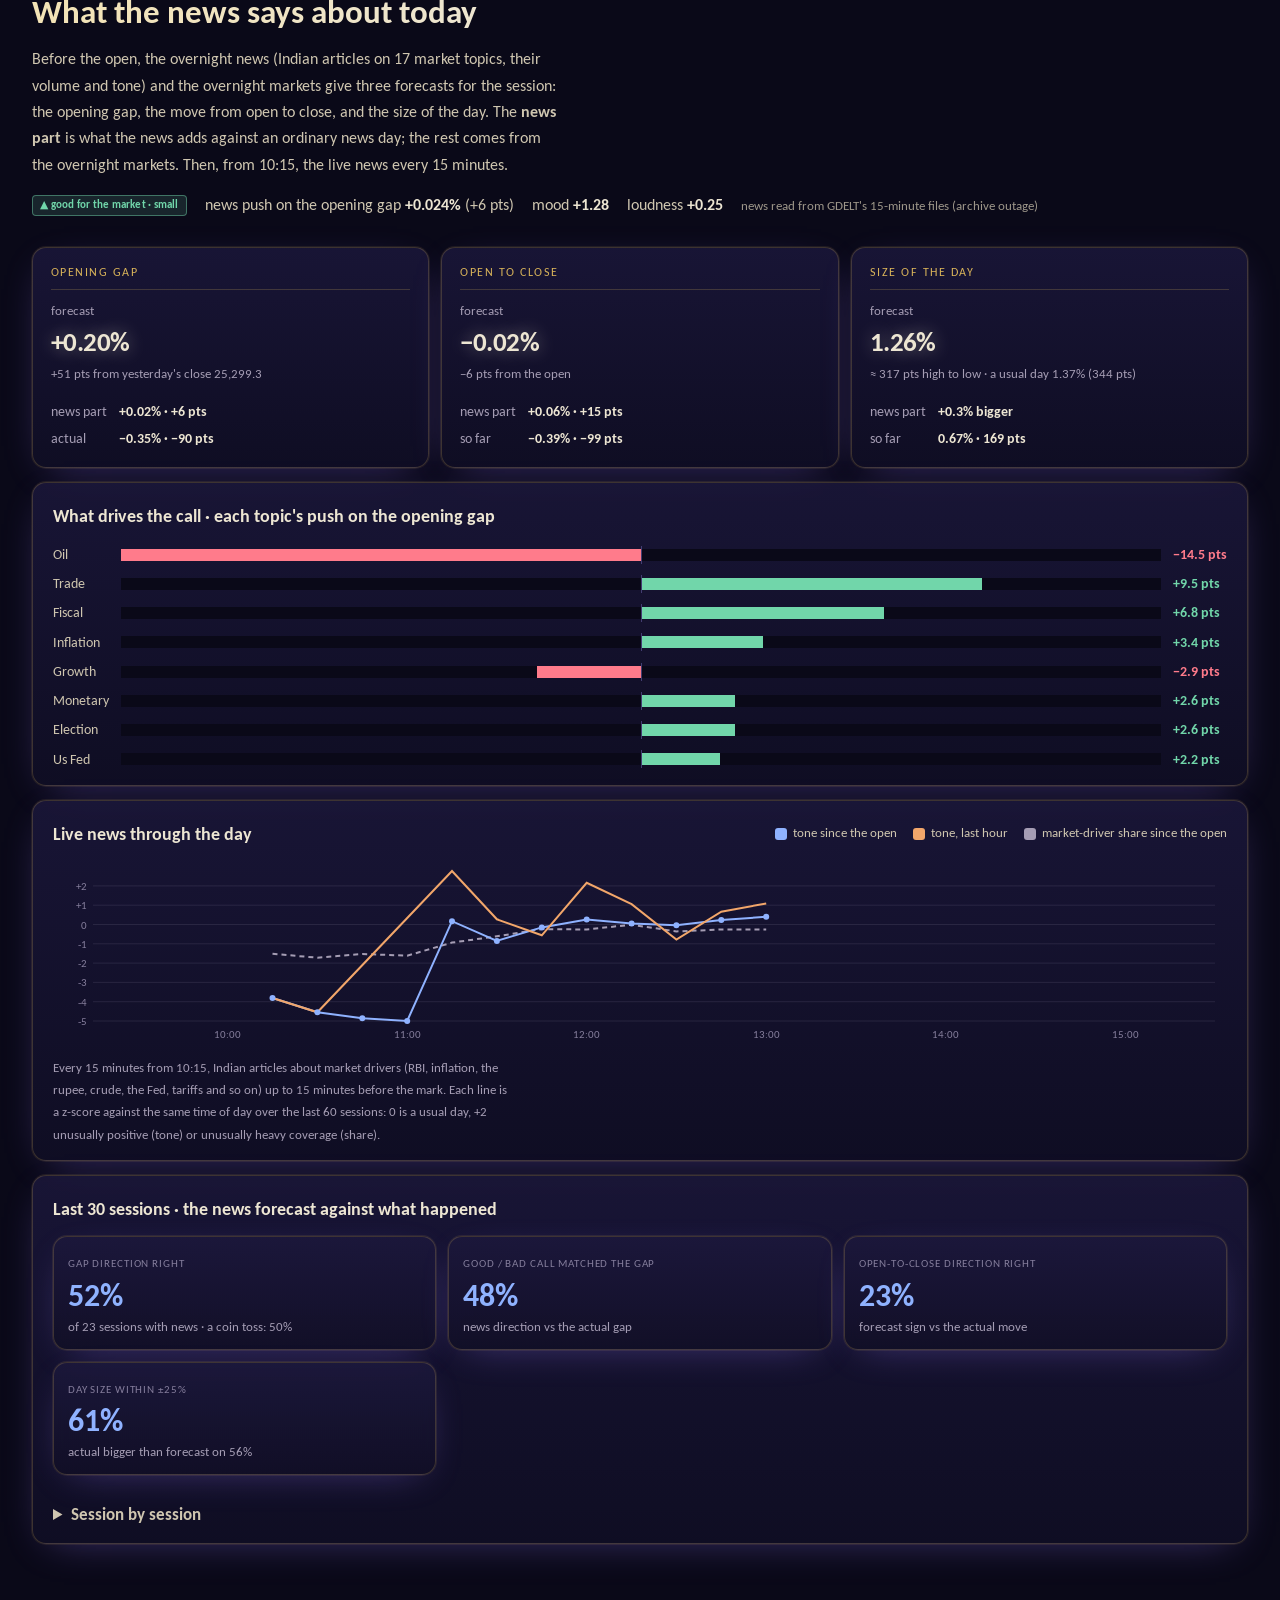
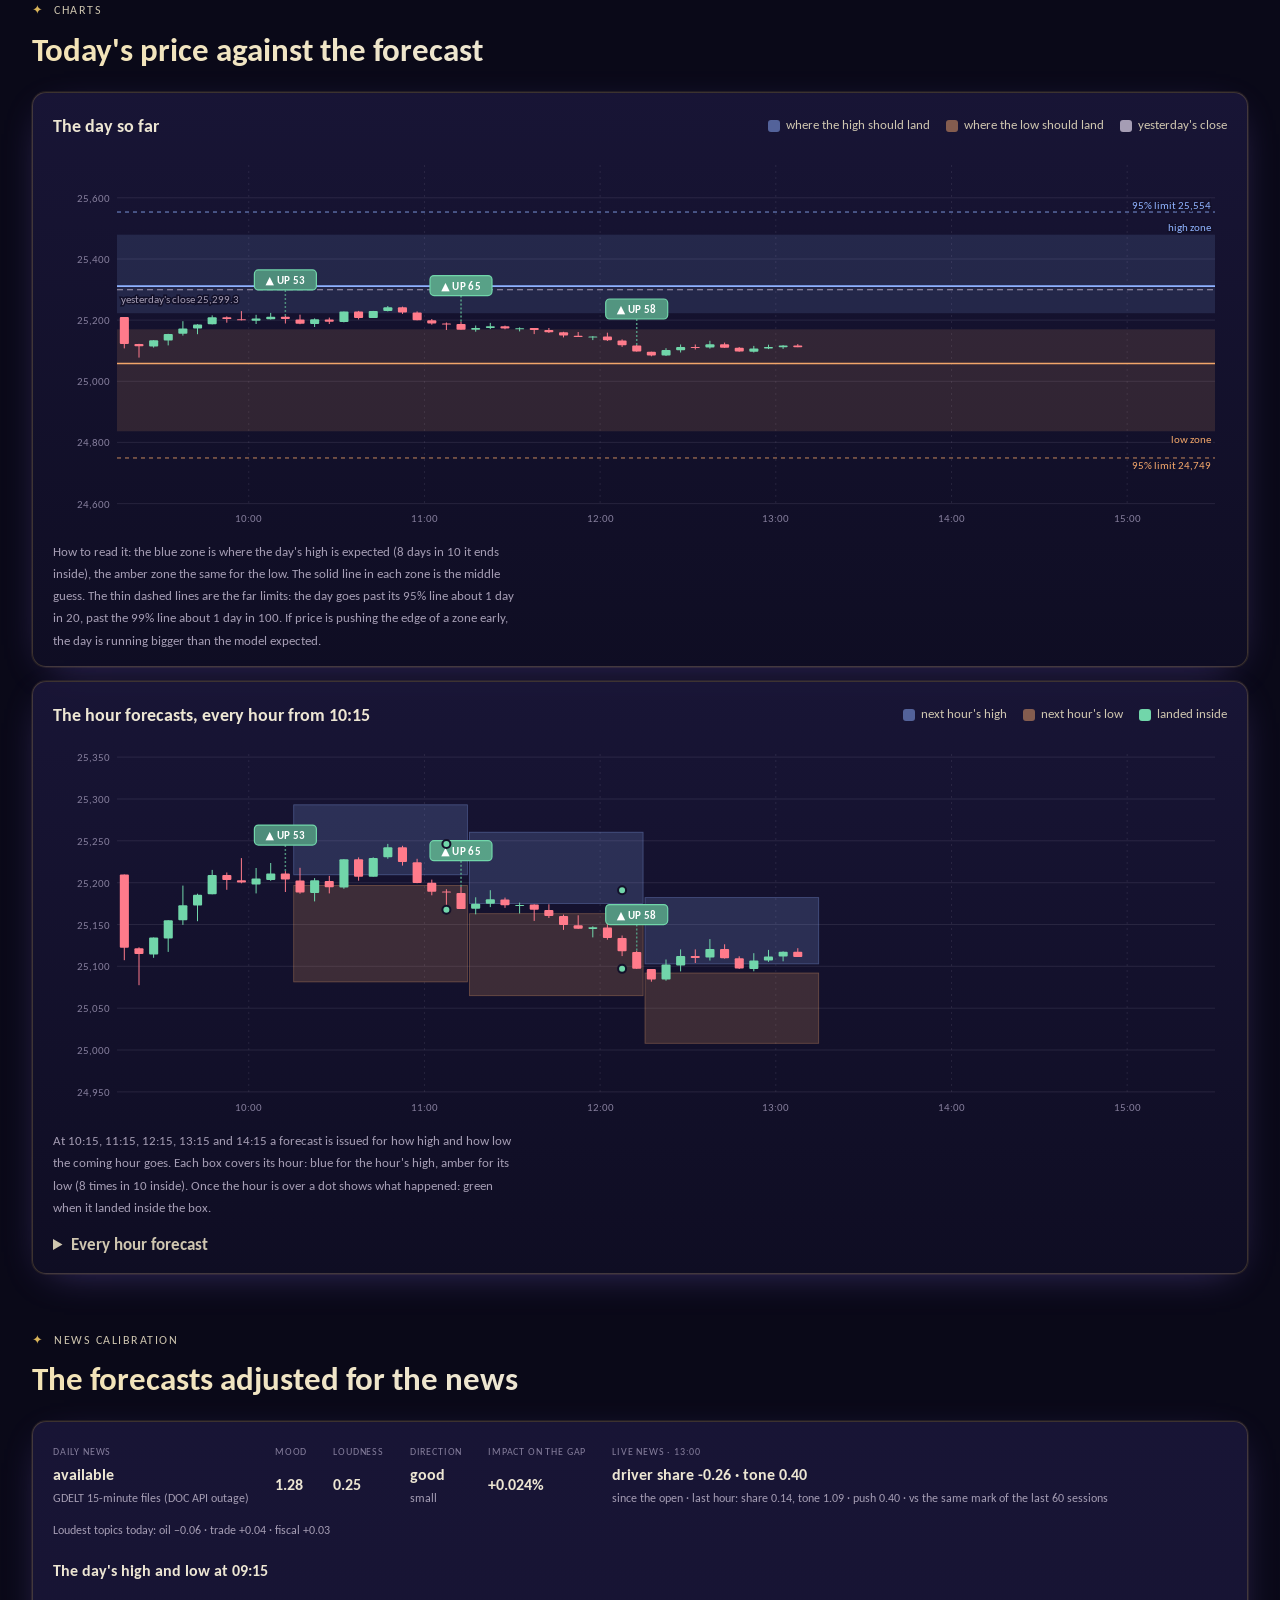
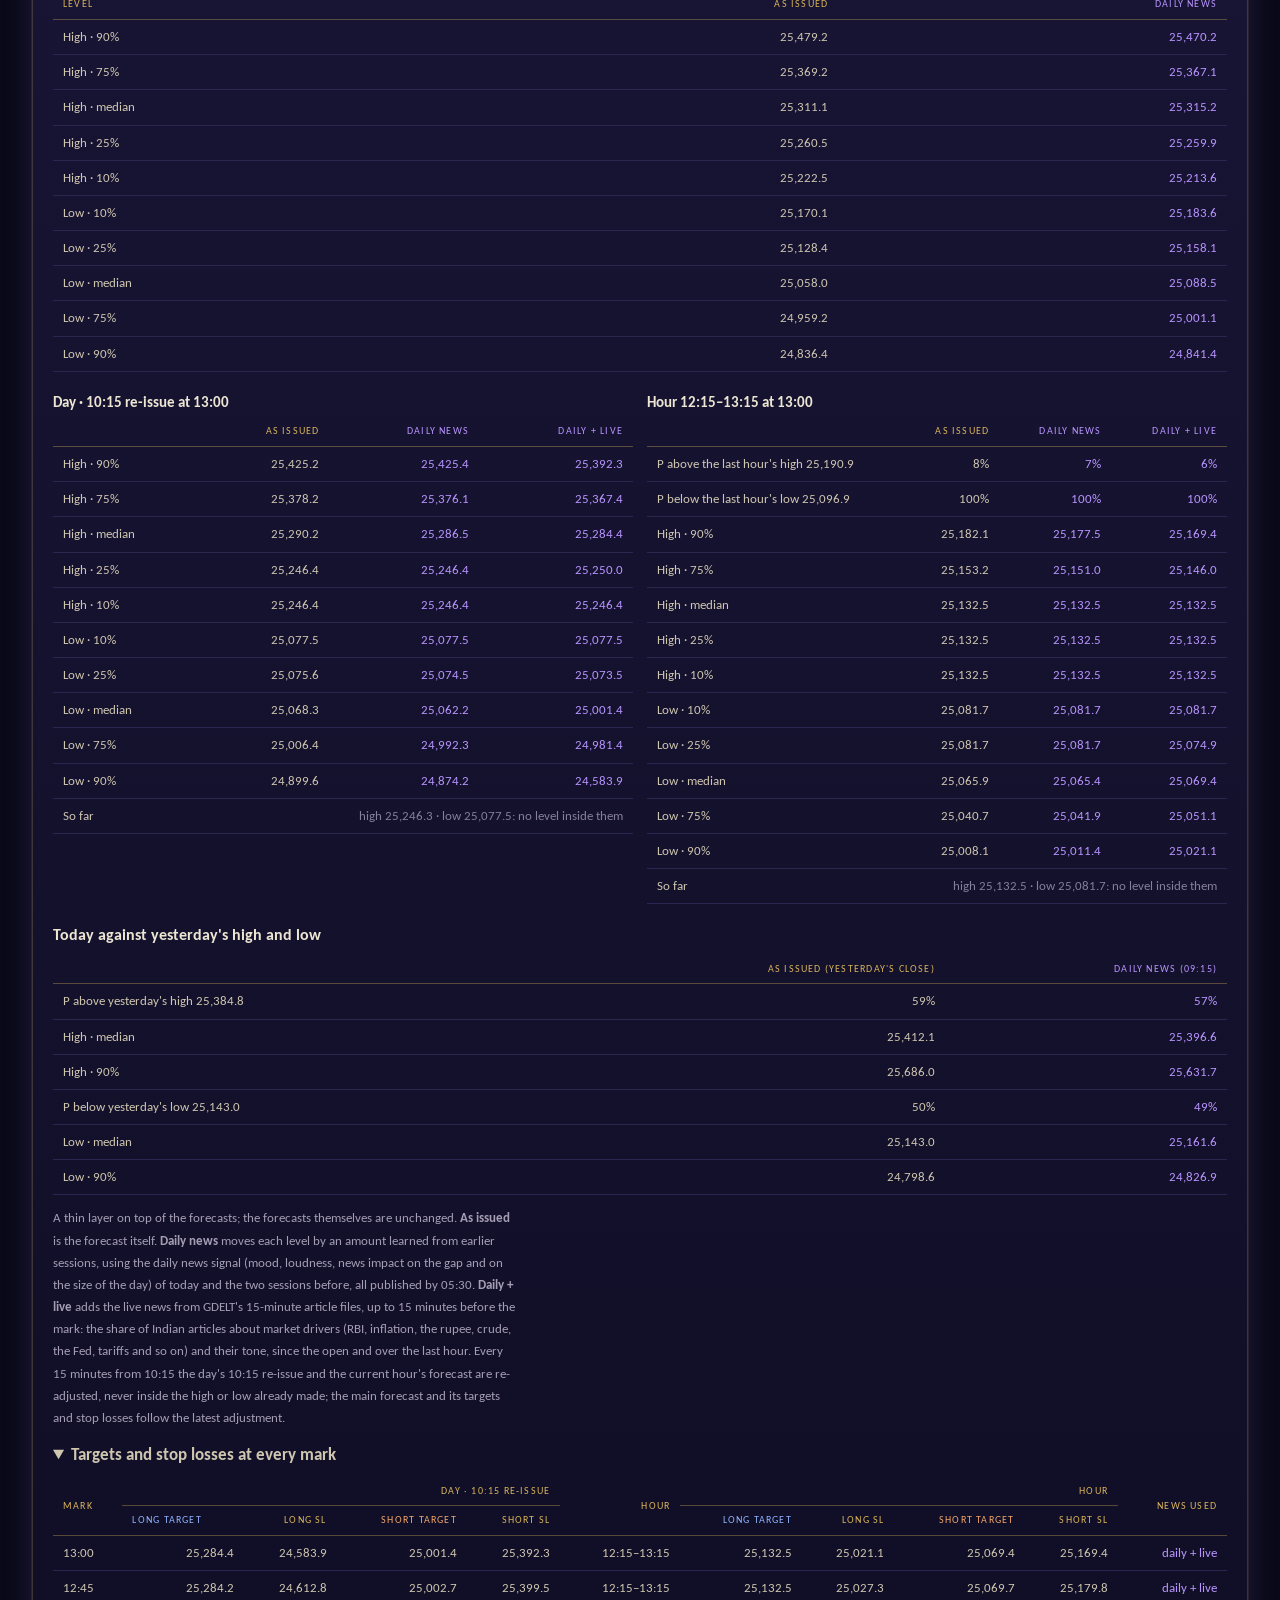
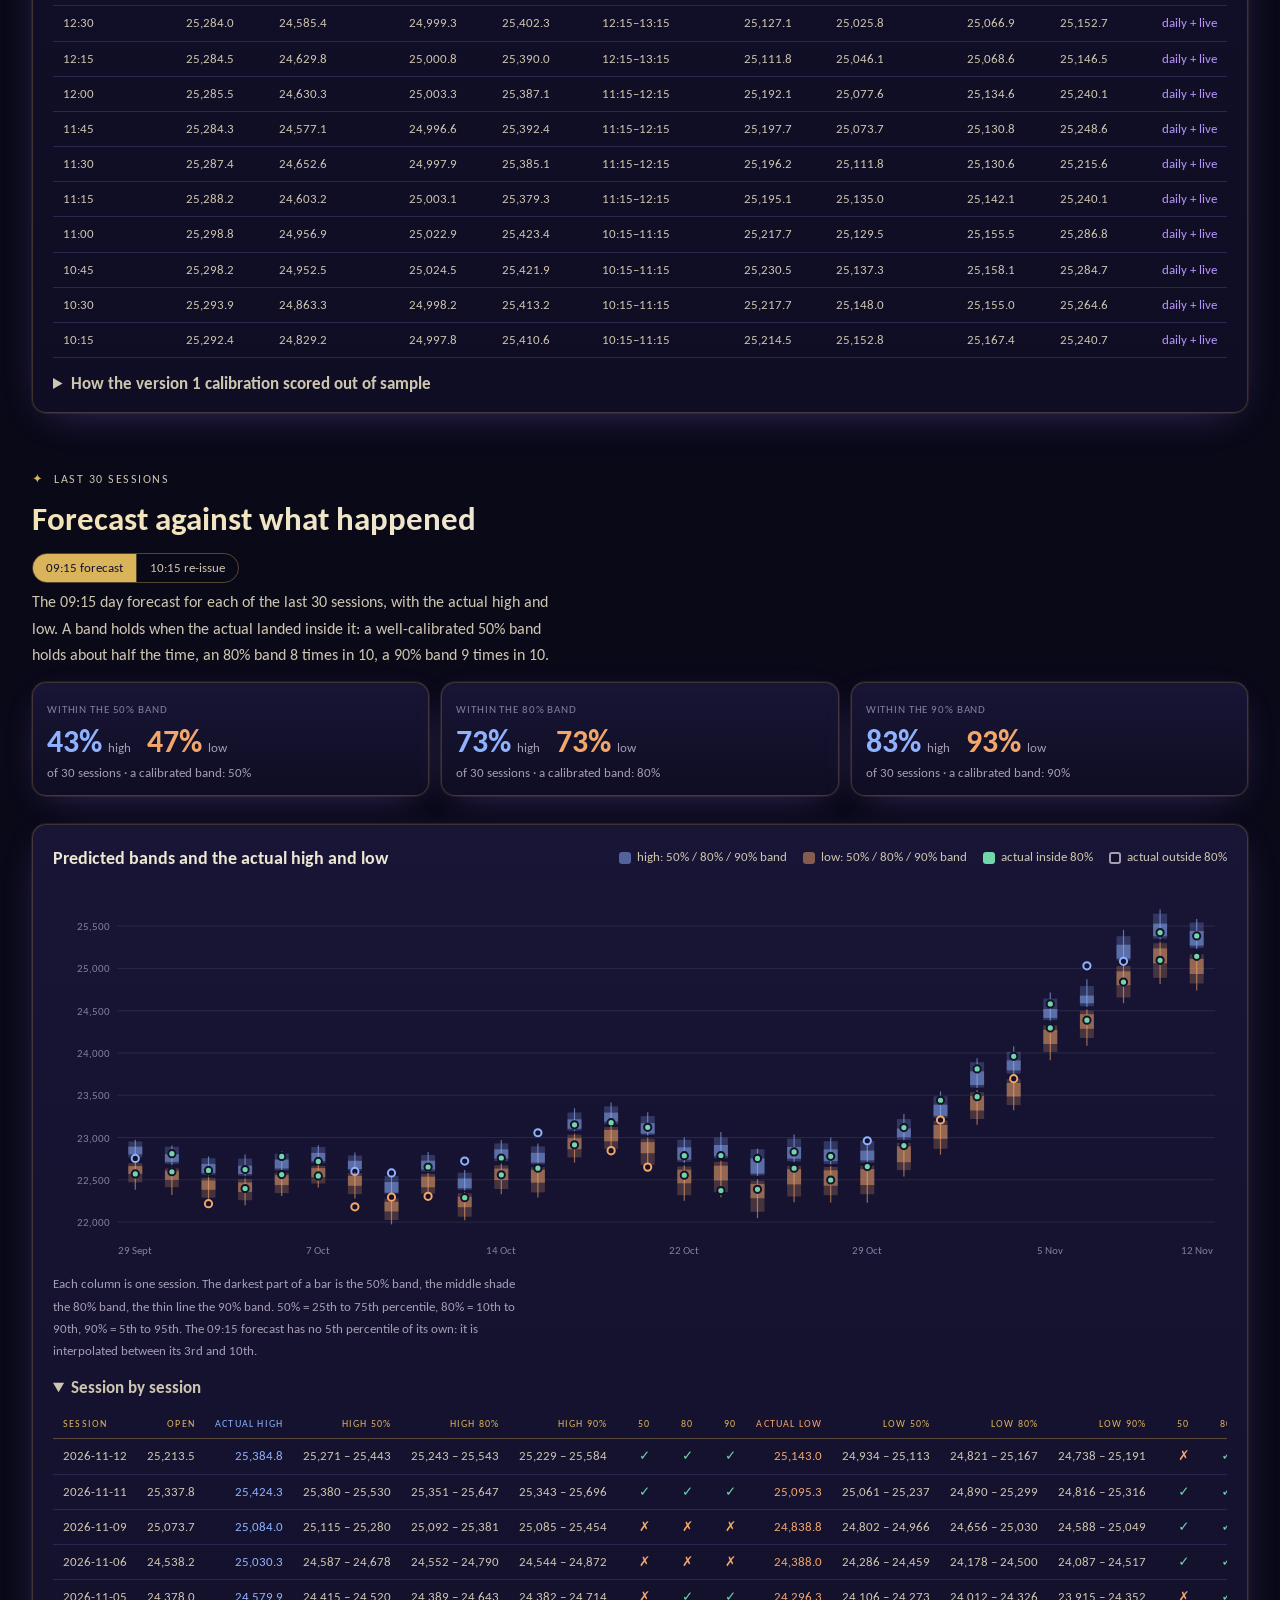
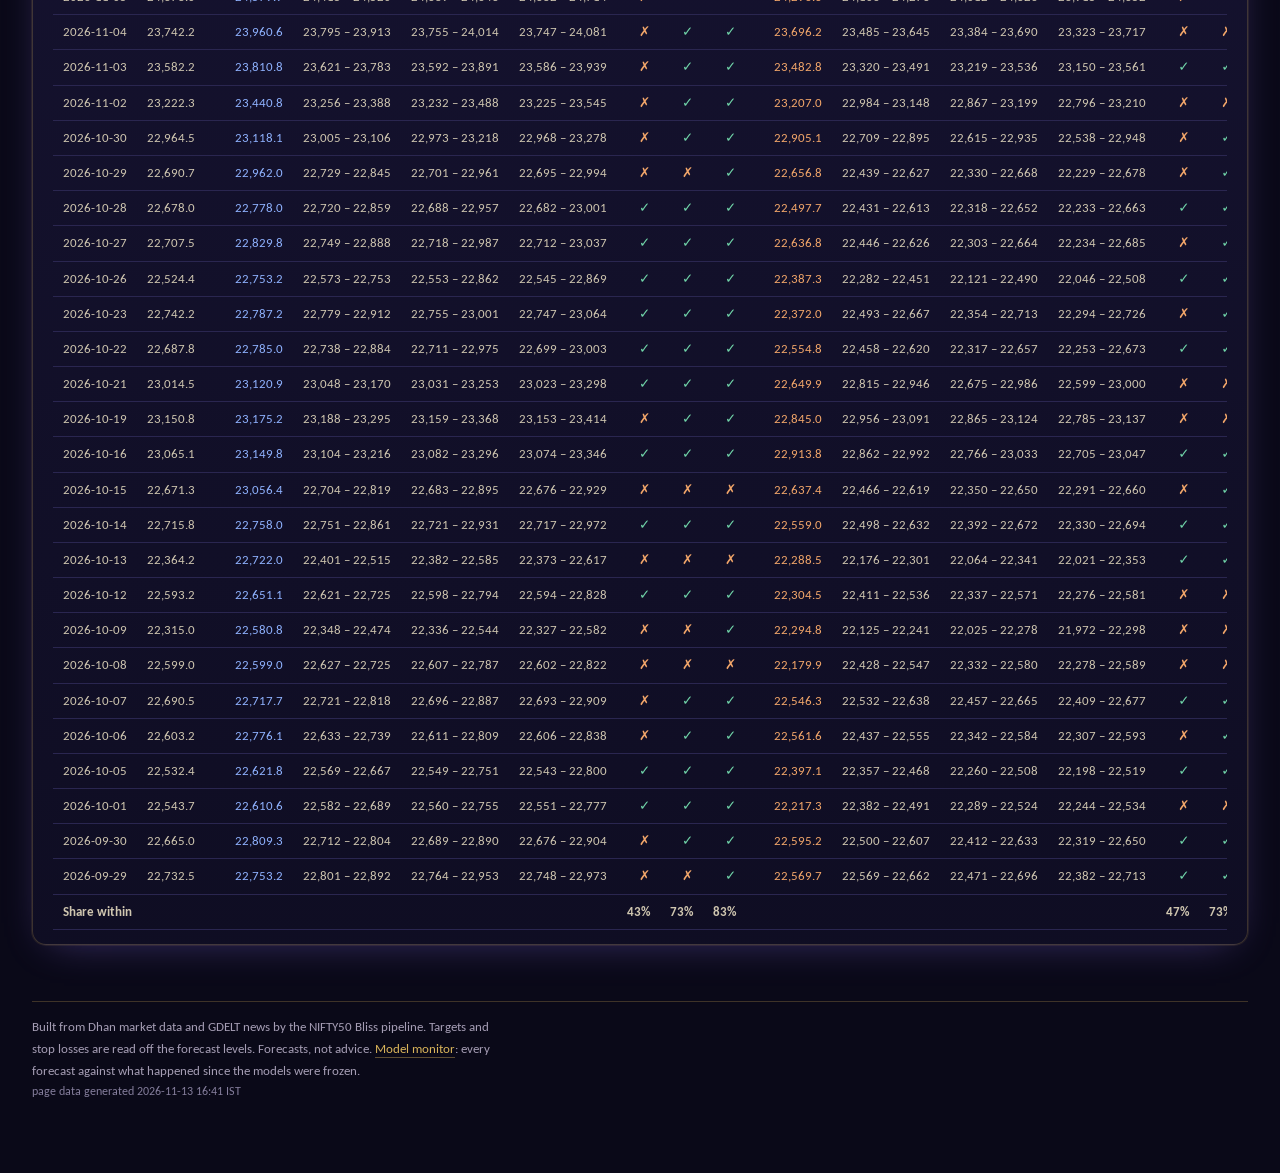
==== commit bf600fdb: "nifty live page" ====
--- a/bliss/index.html
+++ b/bliss/index.html
@@ -5,8 +5,8 @@
 <meta name="viewport" content="width=device-width, initial-scale=1">
 <title>NIFTY50 Bliss</title>
 <meta name="description" content="Live NIFTY50: market news, the day and hour forecasts with long and short targets and stop losses adjusted for the news every 15 minutes, the 09:15, 10:15 and hourly forecasts as issued, and how the forecast did over the last 30 sessions.">
-<link rel="stylesheet" href="https://fonts.googleapis.com/css2?family=Inter:wght@400;500;600;700&family=JetBrains+Mono:wght@400;500;600&display=swap">
-<link rel="stylesheet" href="style.css?v=06ed2de261">
+<link rel="stylesheet" href="https://fonts.googleapis.com/css2?family=Carlito:ital,wght@0,400;0,700;1,400&family=Tiro+Devanagari+Sanskrit&display=swap">
+<link rel="stylesheet" href="style.css?v=588106a239">
 </head>
 <body>
 <div class="flash" id="flash" aria-live="polite"></div>
@@ -16,19 +16,49 @@
   <div class="spot" id="spot"></div>
   <div class="ohlc" id="ohlc"></div>
   <p id="livepill"></p>
+  <figure class="lakshmi" aria-label="Maa Lakshmi: lotus, gold coins and Shri">
+    <svg viewBox="0 0 240 250" role="img"><title>Maa Lakshmi</title>
+      <defs>
+        <radialGradient id="lk-halo" cx="50%" cy="45%" r="50%"><stop offset="0" stop-color="#ffe7a3" stop-opacity=".55"/><stop offset=".55" stop-color="#d9b45a" stop-opacity=".18"/><stop offset="1" stop-color="#d9b45a" stop-opacity="0"/></radialGradient>
+        <linearGradient id="lk-pet" x1="0" y1="0" x2="0" y2="1"><stop offset="0" stop-color="#ffd0e0"/><stop offset=".6" stop-color="#f27aa6"/><stop offset="1" stop-color="#b8326d"/></linearGradient>
+        <linearGradient id="lk-pet2" x1="0" y1="0" x2="0" y2="1"><stop offset="0" stop-color="#ffe3ec"/><stop offset="1" stop-color="#e65b92"/></linearGradient>
+        <radialGradient id="lk-coin" cx="35%" cy="35%" r="70%"><stop offset="0" stop-color="#fff2b8"/><stop offset=".6" stop-color="#e3b347"/><stop offset="1" stop-color="#a87a1c"/></radialGradient>
+      </defs>
+      <circle cx="120" cy="112" r="112" fill="url(#lk-halo)"/>
+      <circle cx="120" cy="112" r="86" fill="none" stroke="#d9b45a" stroke-opacity=".55" stroke-width=".8"/>
+      <circle cx="120" cy="112" r="92" fill="none" stroke="#d9b45a" stroke-opacity=".3" stroke-width=".6" stroke-dasharray="2 5"/>
+      <text x="120" y="78" text-anchor="middle" class="lk-shri">श्री</text>
+      <g class="lk-coins">
+        <circle cx="74" cy="98" r="7" fill="url(#lk-coin)"/><circle cx="96" cy="118" r="6" fill="url(#lk-coin)"/>
+        <circle cx="146" cy="104" r="7" fill="url(#lk-coin)"/><circle cx="166" cy="124" r="6" fill="url(#lk-coin)"/>
+        <circle cx="120" cy="130" r="5" fill="url(#lk-coin)"/><circle cx="84" cy="138" r="4.5" fill="url(#lk-coin)"/><circle cx="156" cy="146" r="4.5" fill="url(#lk-coin)"/>
+      </g>
+      <g transform="translate(120 196)">
+        <path d="M-84 6 Q0 26 84 6 Q0 16 -84 6Z" fill="#3f8f6a" opacity=".9"/>
+        <path d="M0 0 C-30 -8 -62 -24 -78 -10 C-60 4 -26 6 0 0Z" fill="url(#lk-pet2)" opacity=".9"/>
+        <path d="M0 0 C30 -8 62 -24 78 -10 C60 4 26 6 0 0Z" fill="url(#lk-pet2)" opacity=".9"/>
+        <path d="M0 0 C-22 -16 -50 -44 -46 -58 C-28 -52 -10 -28 0 0Z" fill="url(#lk-pet)"/>
+        <path d="M0 0 C22 -16 50 -44 46 -58 C28 -52 10 -28 0 0Z" fill="url(#lk-pet)"/>
+        <path d="M0 0 C-14 -22 -26 -54 -18 -70 C-6 -60 0 -30 0 0Z" fill="url(#lk-pet)"/>
+        <path d="M0 0 C14 -22 26 -54 18 -70 C6 -60 0 -30 0 0Z" fill="url(#lk-pet)"/>
+        <path d="M0 2 C-10 -24 -10 -60 0 -80 C10 -60 10 -24 0 2Z" fill="url(#lk-pet)"/>
+        <path d="M0 -4 C-4 -24 -4 -50 0 -64 C4 -50 4 -24 0 -4Z" fill="#fff" opacity=".25"/>
+      </g>
+    </svg>
+    <figcaption>ॐ श्री महालक्ष्म्यै नमः</figcaption>
+  </figure>
 </header>
 
 <section id="now">
-  <div class="sechead"><p class="eyebrow">Main forecast · adjusted for the news every 15 minutes</p><h2 id="h-now">—</h2>
-    <p>The day and the current hour, each at its latest news adjustment. <b>Long</b>: target the median high, stop loss at the 90% low. <b>Short</b>: target the median low, stop loss at the 90% high. Points are measured from the last price. Until 10:15 the day is the 09:15 forecast; from 10:15 it is the 10:15 re-issue. The hour forecast is issued every hour from 10:15 to 14:15 and adjusted every 15 minutes in between.</p></div>
-  <div class="cards" id="c-main"></div>
+  <div class="sechead"><p class="eyebrow">Today's high and low</p><h2 id="h-now">—</h2>
+    <p>Where the day's high and low should land, three ways. <b>09:15</b>: issued from the pre-open auction, fixed for the day. <b>10:15</b>: re-issued with the first hour known and calibrated with the news at 10:15, then fixed. <b>Rest of the day</b>: the same forecast re-calibrated with the news every hour, 11:15 to 14:15. A level marked 90% means the high stays below it (or the low stays above it) on 90 days in 100.</p></div>
+  <div class="cards c3" id="c-main"></div>
+  <div id="c-dir"></div>
 </section>
 
 <section id="forecast">
-  <div class="sechead"><p class="eyebrow">Forecasts as issued · 09:15 day, 10:15 re-issue, hourly</p><h2 id="h-today">—</h2>
-    <p>Where today's high and low should land, issued once the open is known and fixed for the day, then re-issued at 10:15 with the first hour known, and the hour forecast issued every hour from 10:15. A level marked 90% means the high stays below it (or the low stays above it) on 90 days in 100.</p></div>
-  <div id="c-open"></div>
-  <div class="cards" id="cards3"></div>
+  <div class="sechead"><p class="eyebrow">Gap and day type</p><h2 id="h-today">—</h2>
+</div>
   <div class="cards" id="cards-day"></div>
 </section>
 
@@ -102,6 +132,6 @@
 </footer>
 </div>
 <div class="tip" id="tip" hidden></div>
-<script src="app.js?v=06ed2de261"></script>
+<script src="app.js?v=588106a239"></script>
 </body>
 </html>
--- a/bliss/style.css
+++ b/bliss/style.css
@@ -370,3 +370,104 @@
 .cbar{display:inline-block;width:90px;height:8px;border-radius:4px;background:var(--line);overflow:hidden;vertical-align:middle}.cbar i{display:block;height:100%;border-radius:4px}
 .dirbox.up{border-color:color-mix(in srgb,var(--up) 55%,transparent);background:color-mix(in srgb,var(--dshade) 14%,var(--surface))}
 .dirbox.dn{border-color:color-mix(in srgb,var(--down) 55%,transparent);background:color-mix(in srgb,var(--dshade) 14%,var(--surface))}
+
+/* the three day forecasts side by side (one column on a phone) */
+#c-main.c3{grid-template-columns:repeat(3,minmax(0,1fr))}
+@media (max-width:980px){#c-main.c3{grid-template-columns:minmax(0,1fr)}}
+
+/* ================= metaphysical theme: night sky, nebula, star field, gold sacred geometry, classical lettering ==========
+   (layout unchanged; the numbers stay monospace for reading) */
+:root:not(.x),:root[data-theme]{color-scheme:dark;
+ --paper:#0a0918;--surface:#13112a;--ink:#ede6d3;--ink-2:#cfc6b0;--muted:#a59db4;--soft:#857e9c;
+ --line:#2a2650;--axis:#433d72;--vol:#3a3560;
+ --act:#ede6d3;--hi:#8fb2ff;--lo:#f2a66a;--ok:#71d6aa;--news:#b894ff;--accent:#d9b45a;
+ --up:#71d6aa;--down:#ff7b8b;--lb:#71d6aa;--sc:#4f9c7f;--sb:#ff7b8b;--lu:#f2a66a;
+ --display:"Cormorant Garamond",Georgia,serif;--rune:"Cinzel",Georgia,serif;
+ --sans:"Inter",system-ui,sans-serif;--serif:var(--display);--mono:"JetBrains Mono",ui-monospace,Menlo,monospace;
+ --glow:0 0 0 1px rgba(217,180,90,.10),0 10px 40px -18px rgba(150,120,255,.45)}
+body{background-color:var(--paper);color:var(--ink);font-family:var(--sans);font-size:15px;line-height:1.65;
+ background-image:
+  radial-gradient(1200px 700px at 85% -10%,rgba(120,80,220,.28),transparent 60%),
+  radial-gradient(900px 600px at -10% 30%,rgba(40,140,170,.16),transparent 60%),
+  radial-gradient(800px 800px at 60% 110%,rgba(217,180,90,.10),transparent 60%);
+ background-attachment:fixed}
+body::before{content:"";position:fixed;inset:0;pointer-events:none;z-index:-1;opacity:.75;
+ background-image:
+  radial-gradient(1px 1px at 12% 18%,#fff,transparent),radial-gradient(1px 1px at 33% 72%,#fff,transparent),
+  radial-gradient(1.4px 1.4px at 58% 26%,#ffe9b0,transparent),radial-gradient(1px 1px at 77% 61%,#fff,transparent),
+  radial-gradient(1px 1px at 91% 12%,#cfe0ff,transparent),radial-gradient(1.2px 1.2px at 45% 49%,#fff,transparent),
+  radial-gradient(1px 1px at 22% 88%,#fff,transparent),radial-gradient(1px 1px at 68% 92%,#ffe9b0,transparent);
+ background-size:420px 420px}
+body::after{content:"";position:fixed;right:-160px;top:-120px;width:620px;height:620px;pointer-events:none;z-index:-1;opacity:.13;
+ background:url("data:image/svg+xml,%3Csvg xmlns='http://www.w3.org/2000/svg' viewBox='0 0 200 200' fill='none' stroke='%23d9b45a' stroke-width='.6'%3E%3Ccircle cx='100' cy='100' r='30'/%3E%3Ccircle cx='100' cy='70' r='30'/%3E%3Ccircle cx='100' cy='130' r='30'/%3E%3Ccircle cx='126' cy='85' r='30'/%3E%3Ccircle cx='74' cy='85' r='30'/%3E%3Ccircle cx='126' cy='115' r='30'/%3E%3Ccircle cx='74' cy='115' r='30'/%3E%3Ccircle cx='100' cy='100' r='60'/%3E%3Ccircle cx='100' cy='100' r='92'/%3E%3Cpath d='M100 8 180 146H20Z'/%3E%3Cpath d='M100 192 20 54h160Z'/%3E%3C/svg%3E") center/contain no-repeat}
+.wrap{position:relative}
+h1,h2,h3{font-family:var(--display);font-weight:600;letter-spacing:.005em}
+h2{font-size:clamp(1.6rem,2.6vw,2.1rem);color:var(--ink);background:linear-gradient(90deg,#f3e3b5,#ede6d3 40%,#c9b8ff);
+ -webkit-background-clip:text;background-clip:text;color:transparent}
+h3{font-size:1.15rem;font-weight:600;color:var(--ink)}
+section{padding-block:60px 0}
+.sechead p{color:var(--ink-2)}
+.eyebrow{display:inline-flex;align-items:center;gap:10px;font:500 .74rem/1 var(--rune);letter-spacing:.24em;color:var(--accent)}
+.eyebrow::before{content:"\2726";font-size:.8rem;color:var(--accent)}
+.figure,.card,.acc-t{background:linear-gradient(180deg,rgba(28,24,60,.82),rgba(17,15,38,.82));border:1px solid rgba(217,180,90,.22);
+ border-radius:14px;box-shadow:var(--glow);backdrop-filter:blur(6px);-webkit-backdrop-filter:blur(6px)}
+.card{padding:16px 18px}
+.card h4{font-family:var(--rune);font-size:.74rem;font-weight:500;letter-spacing:.2em;text-transform:uppercase;color:var(--accent);
+ padding-bottom:10px;margin-bottom:4px;border-bottom:1px solid rgba(217,180,90,.22)}
+#c-main .card{border-top:1px solid rgba(217,180,90,.6)}
+#c-main .card:nth-child(2){border-top-color:rgba(184,148,255,.75)} #c-main .card:nth-child(3){border-top-color:rgba(143,178,255,.8)}
+.card .sub,.sub{color:var(--muted)}
+.tagn{color:var(--ok)} .tagn.off{color:var(--down)}
+.side-h{font:500 .66rem/1 var(--rune);letter-spacing:.2em}
+.med{font-family:var(--mono);font-weight:500;letter-spacing:-.02em;text-shadow:0 0 18px color-mix(in srgb,currentColor 45%,transparent)}
+.chip{background:rgba(10,9,24,.55);border:1px solid var(--line);border-radius:8px;color:var(--ink);font-family:var(--mono)}
+.chip i{color:var(--soft)}
+.act{border-top:1px solid var(--line)}
+.spx{font-family:var(--display);font-weight:600;letter-spacing:.01em;text-shadow:0 0 28px color-mix(in srgb,currentColor 50%,transparent)}
+.spx-lab,.o-k{font-family:var(--rune);letter-spacing:.2em;color:var(--soft)}
+.o-v{font-family:var(--mono);color:var(--ink)}
+.live{border-radius:999px;background:rgba(113,214,170,.10);border:1px solid rgba(113,214,170,.45);color:var(--ok)}
+.flash{background:rgba(8,7,20,.88);color:var(--ink-2);border-bottom:1px solid rgba(217,180,90,.28);backdrop-filter:blur(8px);-webkit-backdrop-filter:blur(8px)}
+.flash .fl-lab{color:var(--accent)} .flash .fl-meta,.flash .fl-t,.flash .fl-src{opacity:.8}
+.flash .pill,.pill{background:rgba(255,255,255,.05);color:var(--ink-2);border:1px solid var(--axis)}
+.pill.positive,.flash .pill.positive{color:var(--ok);border-color:rgba(113,214,170,.45)} .pill.negative,.flash .pill.negative{color:var(--down);border-color:rgba(255,123,139,.45)}
+table{font-size:.84rem;color:var(--ink-2)}
+th,td{border-bottom:1px solid var(--line)}
+thead th{background:transparent;color:var(--accent);font-family:var(--rune);font-weight:500;letter-spacing:.16em;border-bottom:1px solid rgba(217,180,90,.35)}
+tbody tr:hover td{background:rgba(184,148,255,.06)}
+details summary{color:var(--ink-2);font-family:var(--display);font-size:1.05rem;font-weight:600}
+.seg{border:1px solid rgba(217,180,90,.35);border-radius:999px}
+.seg button{color:var(--ink-2)} .seg button+button{border-left:1px solid rgba(217,180,90,.35)}
+.seg button[aria-pressed="true"]{background:var(--accent);color:#16122e}
+.dirbox{border-radius:14px;border-width:1px;background:rgba(19,17,42,.85)!important}
+.dir-flag{border-radius:8px;font-family:var(--rune);letter-spacing:.1em}
+.acc-v b{font-family:var(--display);font-weight:600;font-size:2rem}
+footer{border-top:1px solid rgba(217,180,90,.25);color:var(--muted)}
+footer a{color:var(--accent);text-decoration:none;border-bottom:1px solid rgba(217,180,90,.4)}
+.tip{background:#16132f!important;color:var(--ink)!important;border:1px solid rgba(217,180,90,.35)!important;border-radius:10px;box-shadow:var(--glow)}
+a{color:var(--hi)}
+::selection{background:rgba(217,180,90,.35)}
+.g-grid{stroke:rgba(165,157,180,.14)}
+.g-axis,.t-ax{fill:var(--soft)}
+
+/* Maa Lakshmi: lotus, gold coins and Shri in the header (index.html) */
+header{position:relative}
+.lakshmi{position:absolute;right:clamp(8px,4vw,80px);top:22px;margin:0;width:210px;display:grid;justify-items:center;gap:2px;pointer-events:none}
+.lakshmi svg{width:100%;height:auto;filter:drop-shadow(0 0 22px rgba(255,190,90,.25))}
+.lk-shri{font:400 34px/1 "Tiro Devanagari Sanskrit",serif;fill:#f3d78a}
+.lakshmi figcaption{font:400 .95rem/1.2 "Tiro Devanagari Sanskrit",serif;color:#e9cf86;letter-spacing:.02em;white-space:nowrap}
+.lk-coins circle{animation:lk-fall 6s ease-in-out infinite}
+.lk-coins circle:nth-child(2n){animation-delay:-2s} .lk-coins circle:nth-child(3n){animation-delay:-4s}
+@keyframes lk-fall{0%,100%{transform:translateY(0);opacity:1}50%{transform:translateY(6px);opacity:.75}}
+@media (prefers-reduced-motion:reduce){.lk-coins circle{animation:none}}
+@media (max-width:900px){.lakshmi{position:static;justify-self:center;width:170px;margin-top:8px}}
+
+/* Calibri everywhere (Carlito, metric-compatible, where Calibri is not installed); even-width figures for the numbers */
+:root:not(.x),:root[data-theme]{--calibri:Calibri,Carlito,"Segoe UI",system-ui,sans-serif;
+ --display:var(--calibri);--rune:var(--calibri);--sans:var(--calibri);--serif:var(--calibri);--mono:var(--calibri)}
+body{font-family:var(--calibri);font-size:16px;font-variant-numeric:tabular-nums}
+h1,h2,h3{font-weight:700;letter-spacing:0}
+.med,.spx,.acc-v b{font-weight:700}
+.eyebrow,.card h4,.side-h,thead th,.spx-lab,.o-k{letter-spacing:.12em}
+svg text{font-family:var(--calibri)}
+.card .sub,.sub{font-size:.8rem} .chip{font-size:.86rem} .chip i{font-size:.7rem} .side-h{font-size:.72rem} .card h4{font-size:.78rem} .eyebrow{font-size:.78rem} .fl-meta,.fl-t,.fl-src{font-size:.8rem}
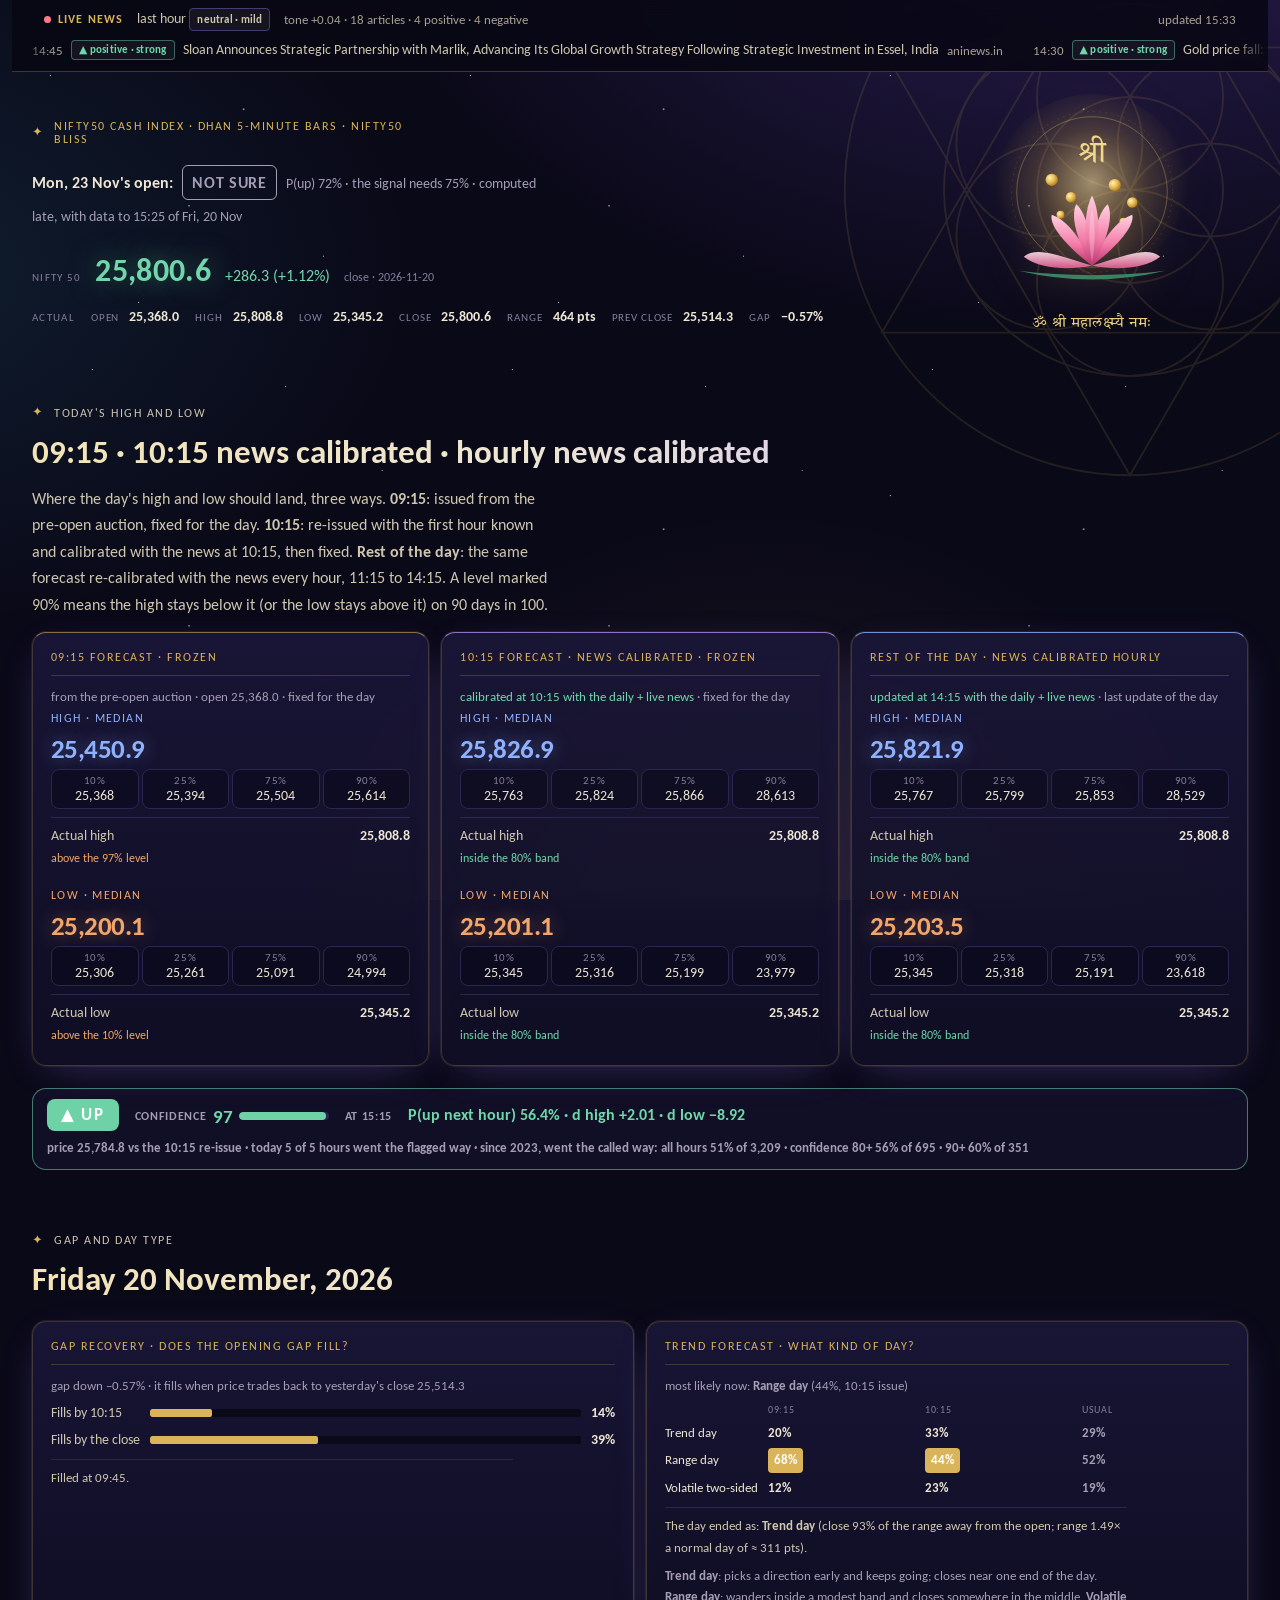
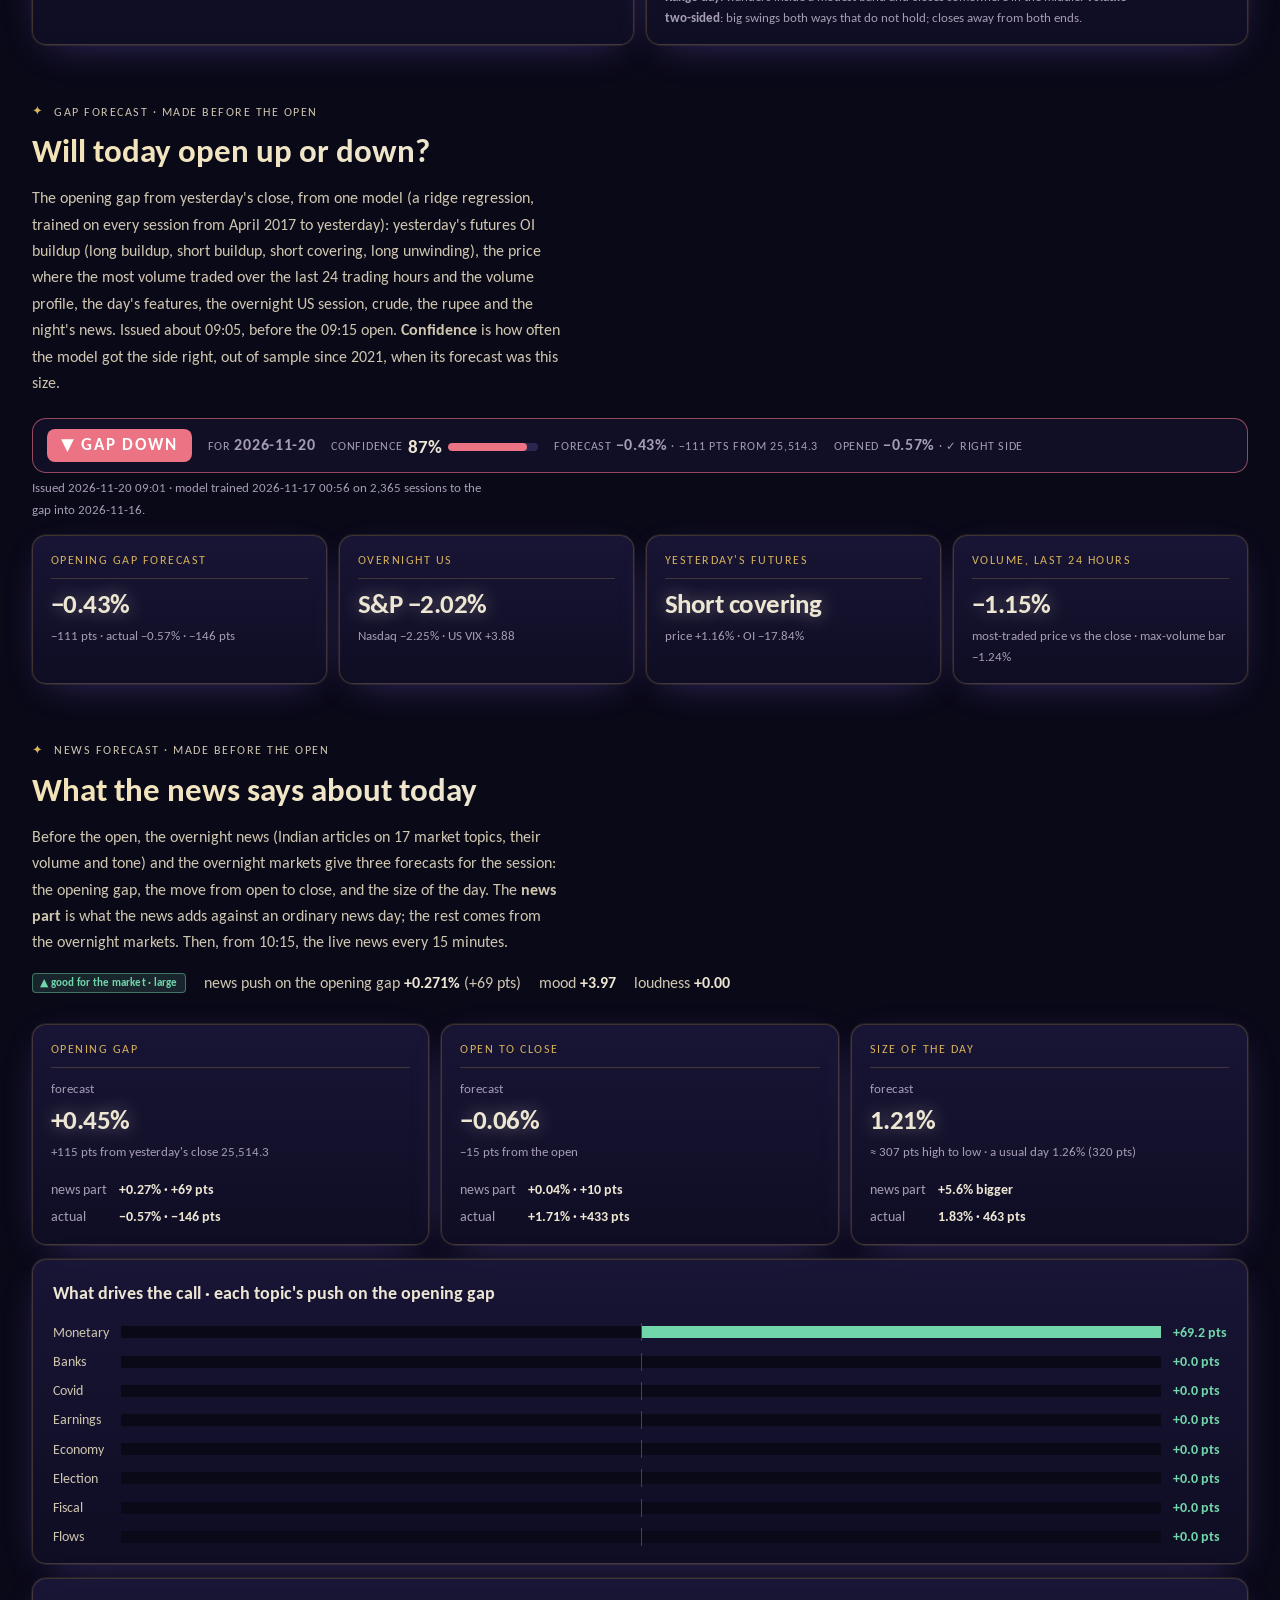
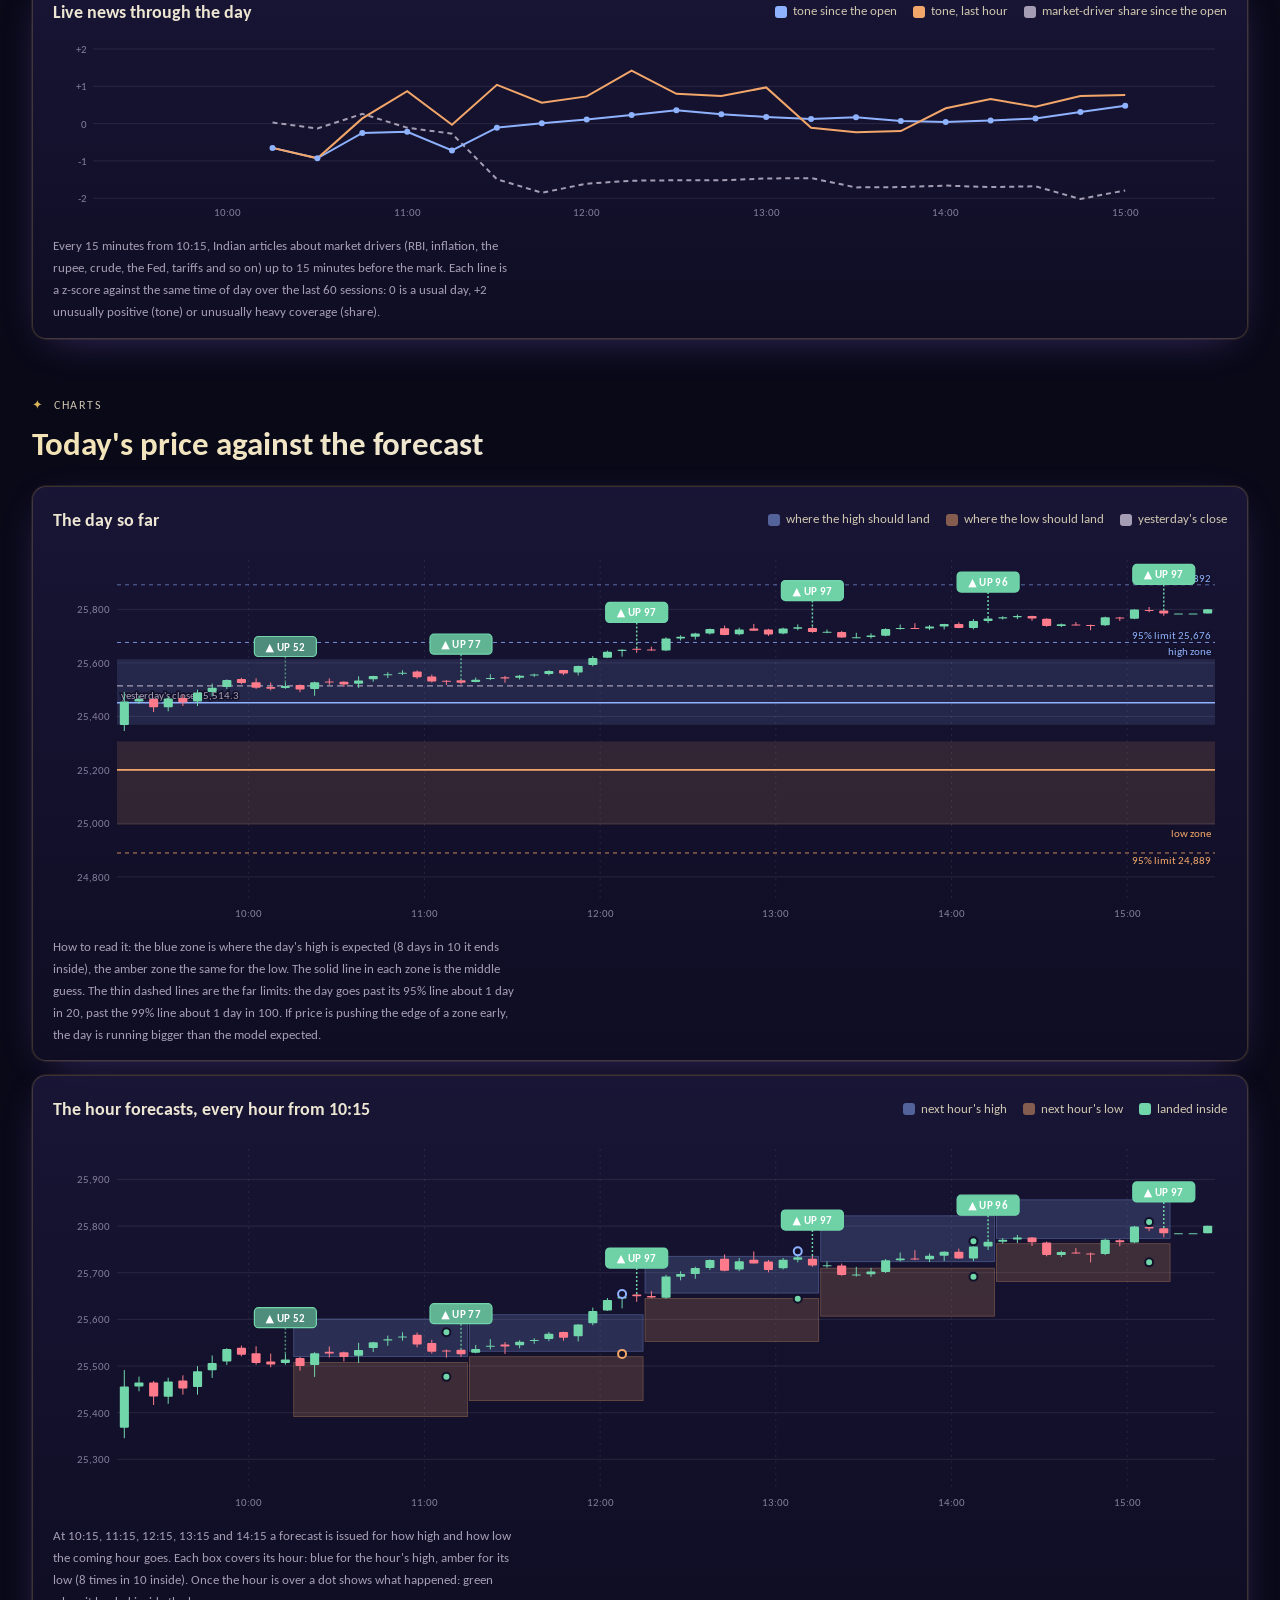
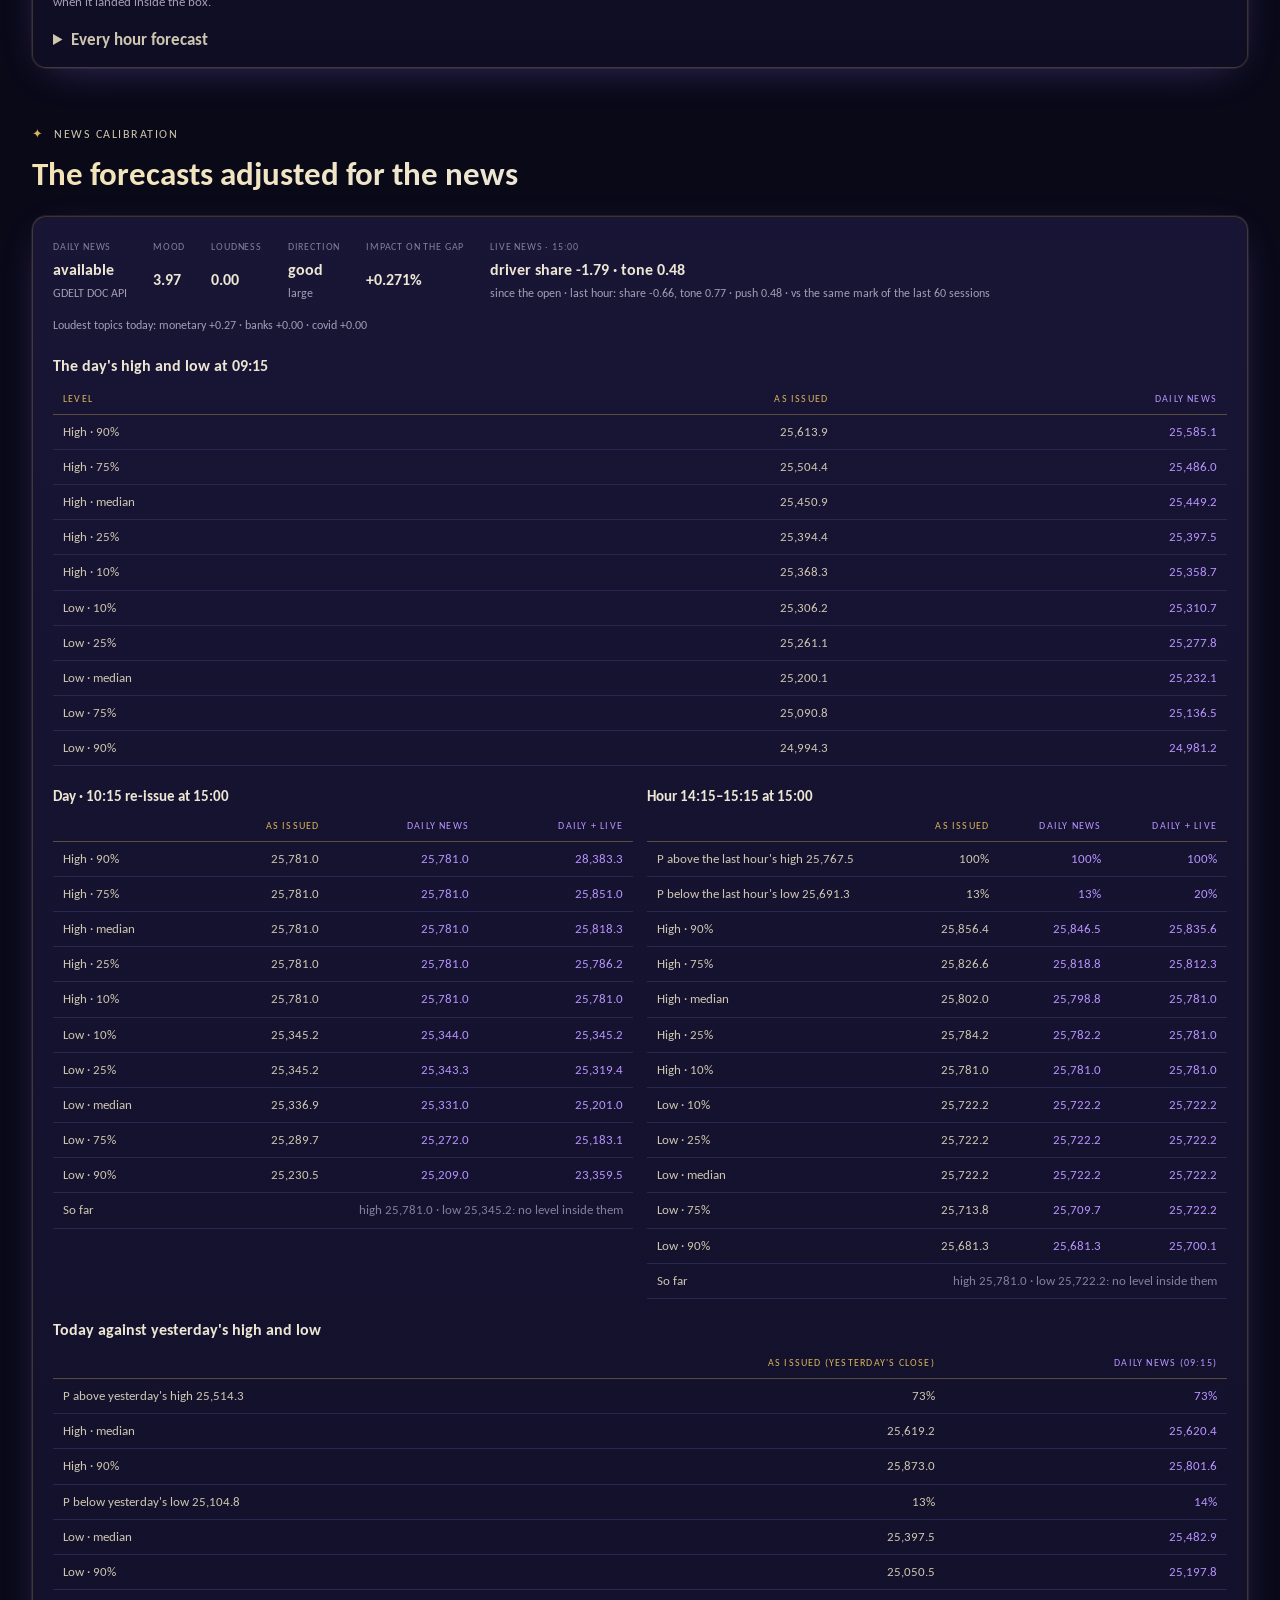
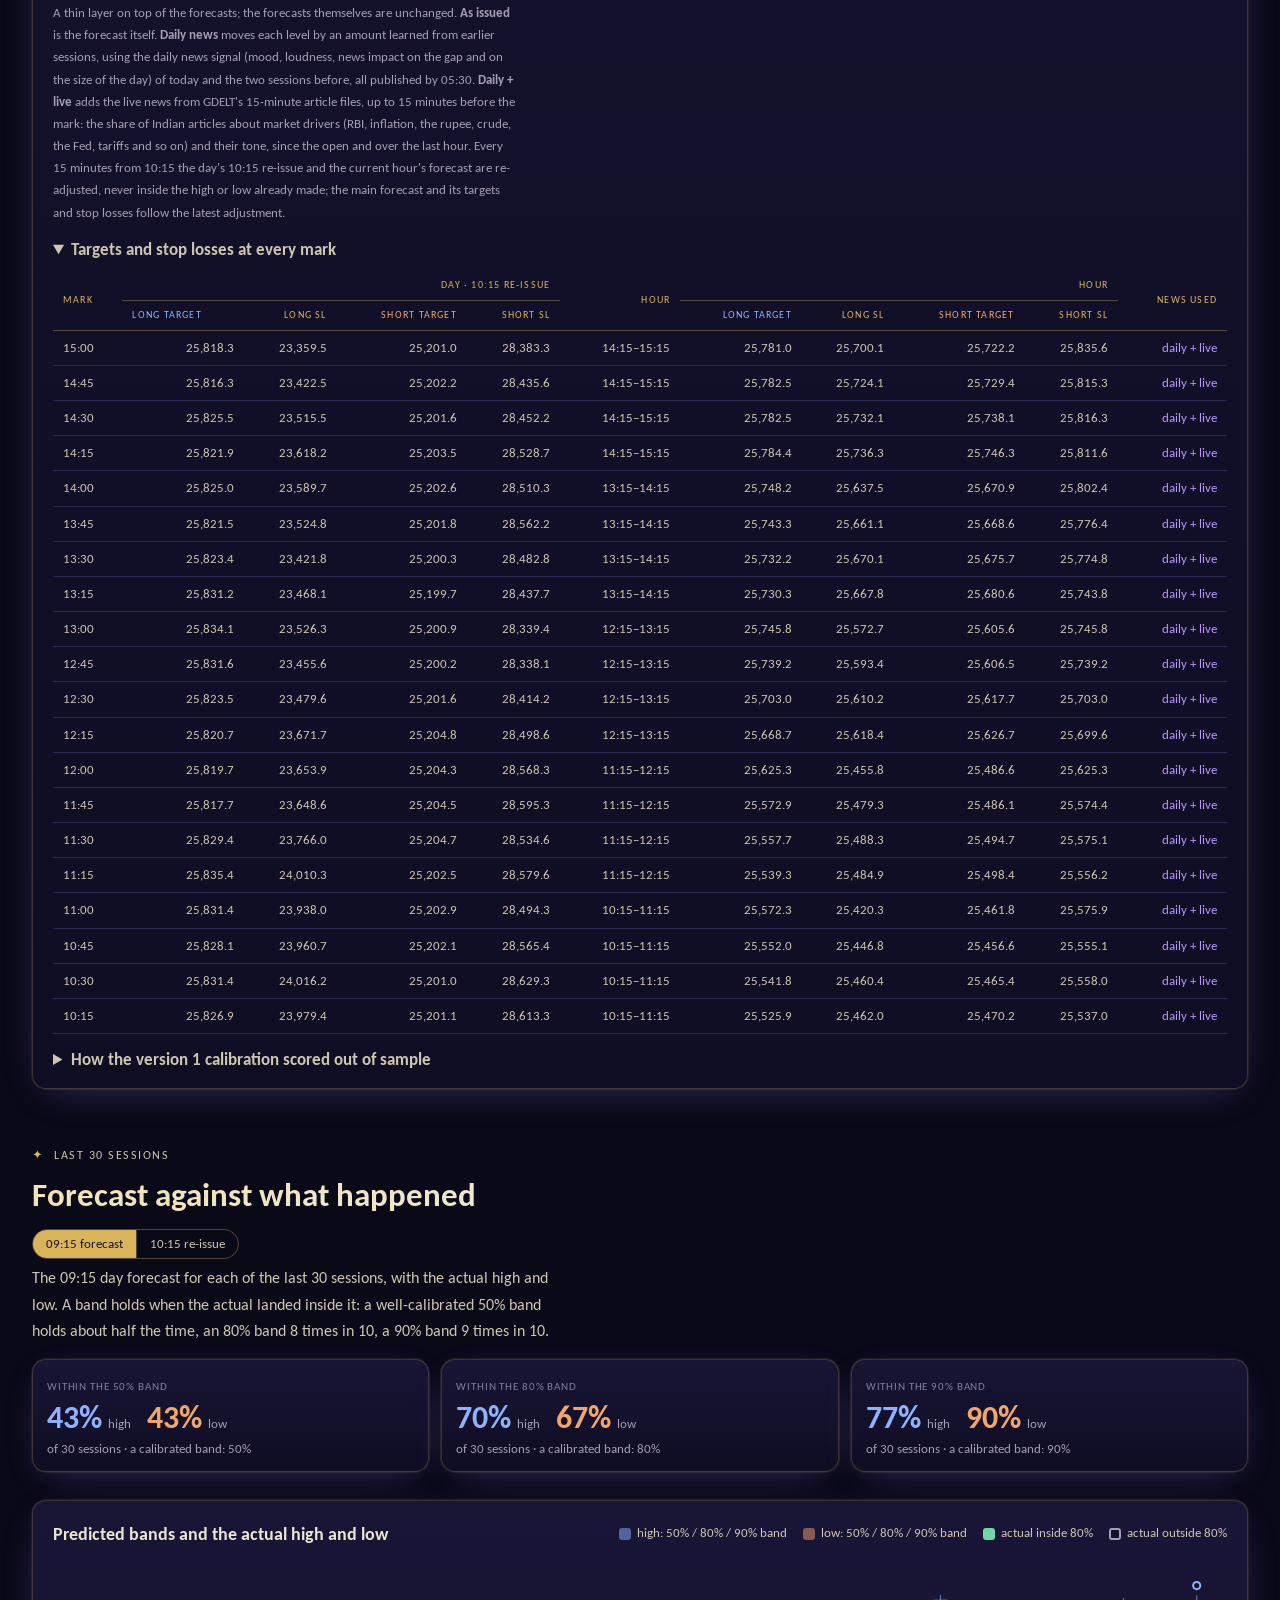
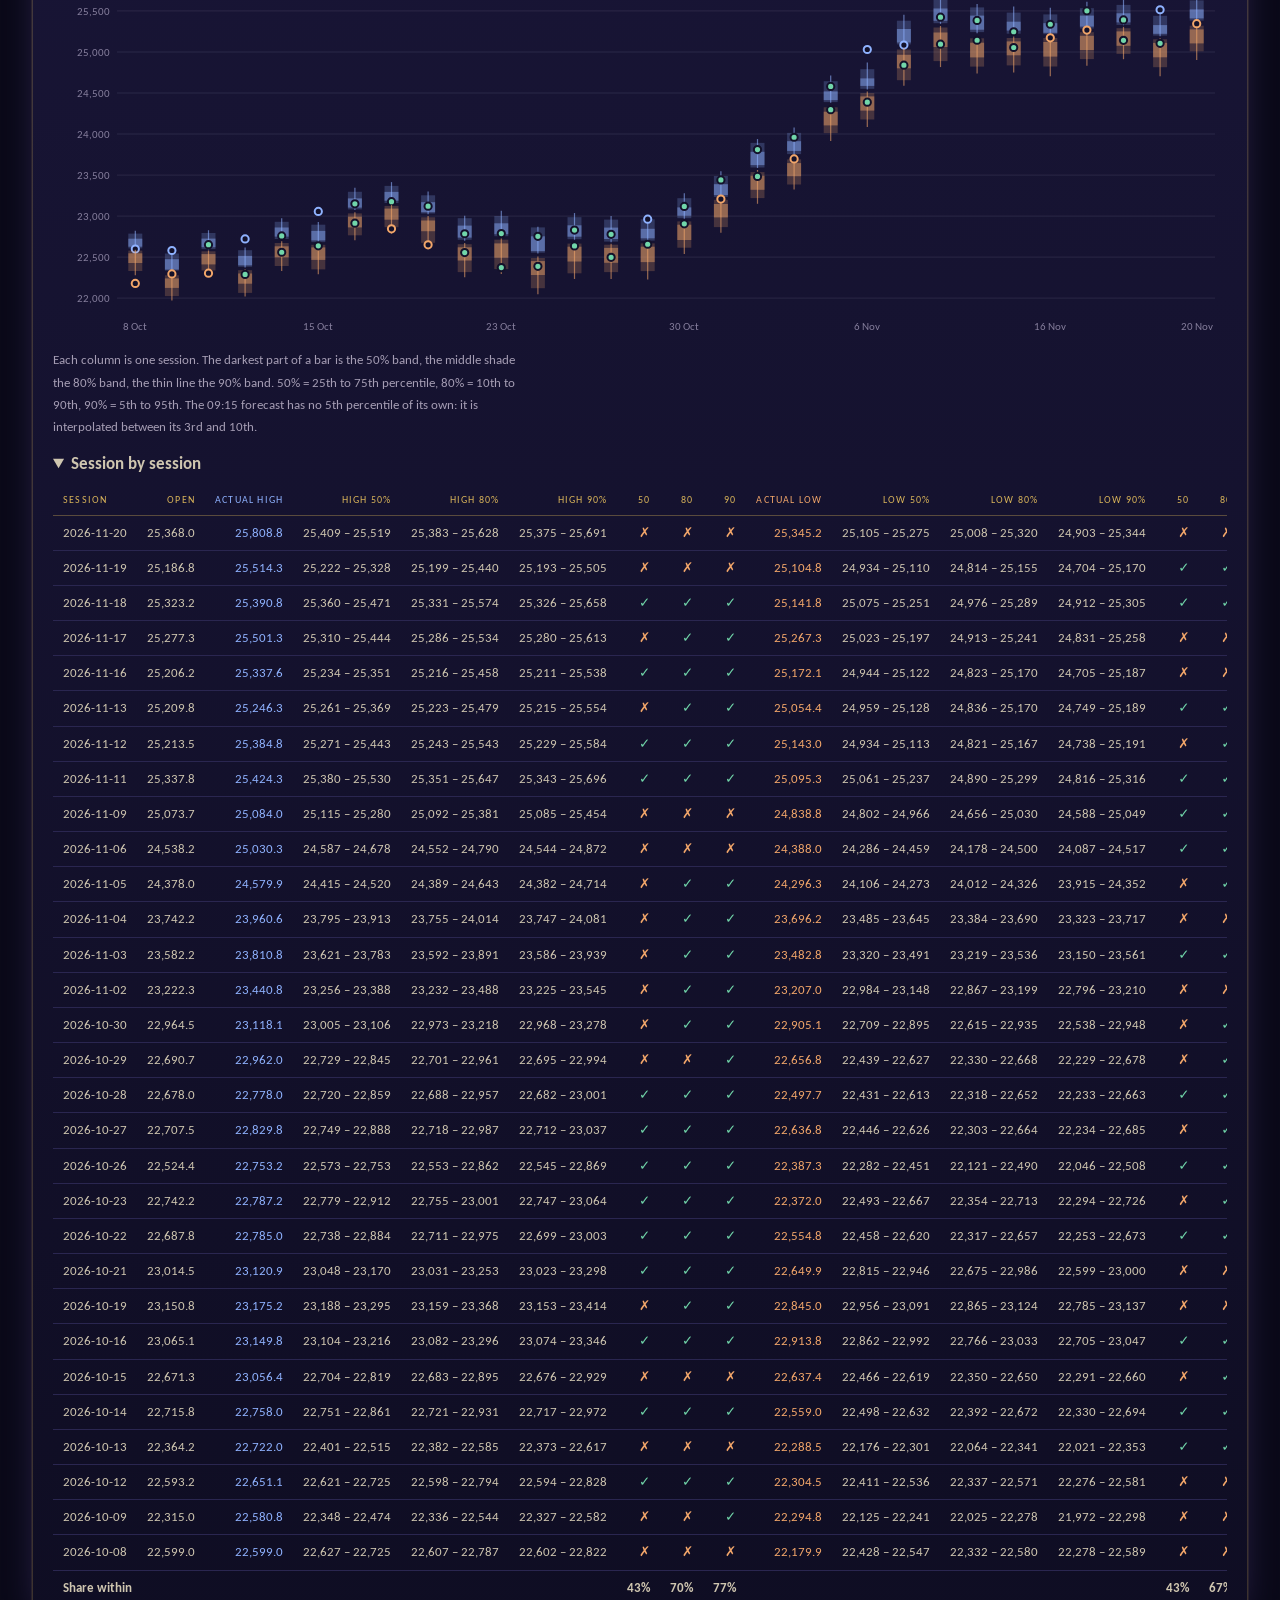
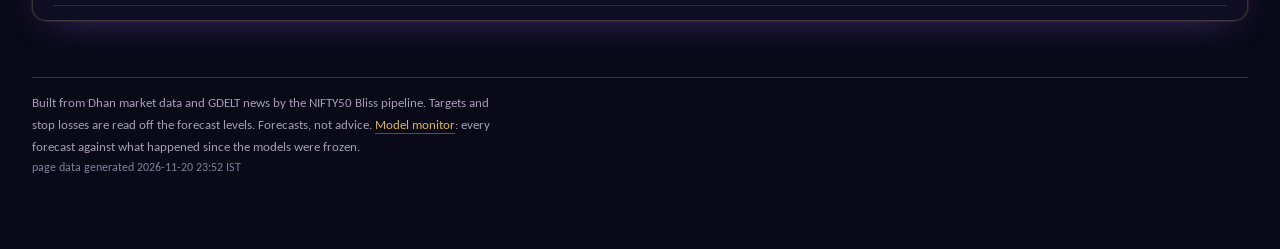
==== commit 3e751216: "nifty live page" ====
--- a/bliss/index.html
+++ b/bliss/index.html
@@ -6,13 +6,14 @@
 <title>NIFTY50 Bliss</title>
 <meta name="description" content="Live NIFTY50: market news, the day and hour forecasts with long and short targets and stop losses adjusted for the news every 15 minutes, the 09:15, 10:15 and hourly forecasts as issued, and how the forecast did over the last 30 sessions.">
 <link rel="stylesheet" href="https://fonts.googleapis.com/css2?family=Carlito:ital,wght@0,400;0,700;1,400&family=Tiro+Devanagari+Sanskrit&display=swap">
-<link rel="stylesheet" href="style.css?v=588106a239">
+<link rel="stylesheet" href="style.css?v=d65026237a">
 </head>
 <body>
 <div class="flash" id="flash" aria-live="polite"></div>
 <div class="wrap">
 <header>
   <p class="eyebrow">NIFTY50 cash index · Dhan 5-minute bars · NIFTY50 Bliss</p>
+  <p class="g27" id="g27"></p>
   <div class="spot" id="spot"></div>
   <div class="ohlc" id="ohlc"></div>
   <p id="livepill"></p>
@@ -62,6 +63,13 @@
   <div class="cards" id="cards-day"></div>
 </section>
 
+<section id="gapb8">
+  <div class="sechead"><p class="eyebrow">Gap forecast · made before the open</p><h2>Will today open up or down?</h2>
+    <p>The opening gap from yesterday's close, from one model (a ridge regression, trained on every session from April 2017 to yesterday): yesterday's futures OI buildup (long buildup, short buildup, short covering, long unwinding), the price where the most volume traded over the last 24 trading hours and the volume profile, the day's features, the overnight US session, crude, the rupee and the night's news. Issued about 09:05, before the 09:15 open. <b>Confidence</b> is how often the model got the side right, out of sample since 2021, when its forecast was this size.</p></div>
+  <div id="g8-call"></div>
+  <div class="cards" id="g8-cards"></div>
+</section>
+
 <section id="newsfc">
   <div class="sechead"><p class="eyebrow">News forecast · made before the open</p><h2>What the news says about today</h2>
     <p>Before the open, the overnight news (Indian articles on 17 market topics, their volume and tone) and the overnight markets give three forecasts for the session: the opening gap, the move from open to close, and the size of the day. The <b>news part</b> is what the news adds against an ordinary news day; the rest comes from the overnight markets. Then, from 10:15, the live news every 15 minutes.</p></div>
@@ -76,11 +84,6 @@
       <ul class="legend"><li><span class="sw" style="background:var(--hi)"></span>tone since the open</li><li><span class="sw" style="background:var(--lo)"></span>tone, last hour</li><li><span class="sw" style="background:var(--muted)"></span>market-driver share since the open</li></ul></div>
     <div class="chart" id="c-nflive"></div>
     <p class="caption">Every 15 minutes from 10:15, Indian articles about market drivers (RBI, inflation, the rupee, crude, the Fed, tariffs and so on) up to 15 minutes before the mark. Each line is a z-score against the same time of day over the last 60 sessions: 0 is a usual day, +2 unusually positive (tone) or unusually heavy coverage (share).</p>
-  </div>
-  <div class="figure">
-    <div class="fighead"><h3>Last 30 sessions · the news forecast against what happened</h3></div>
-    <div class="acc" id="nf-acc"></div>
-    <details><summary>Session by session</summary><div class="scroll"><table id="t-nf"></table></div></details>
   </div>
 </section>
 
@@ -132,6 +135,6 @@
 </footer>
 </div>
 <div class="tip" id="tip" hidden></div>
-<script src="app.js?v=588106a239"></script>
+<script src="app.js?v=d65026237a"></script>
 </body>
 </html>
--- a/bliss/style.css
+++ b/bliss/style.css
@@ -471,3 +471,10 @@
 .eyebrow,.card h4,.side-h,thead th,.spx-lab,.o-k{letter-spacing:.12em}
 svg text{font-family:var(--calibri)}
 .card .sub,.sub{font-size:.8rem} .chip{font-size:.86rem} .chip i{font-size:.7rem} .side-h{font-size:.72rem} .card h4{font-size:.78rem} .eyebrow{font-size:.78rem} .fl-meta,.fl-t,.fl-src{font-size:.8rem}
+
+/* the top statement: tomorrow's open, called at 15:27 */
+.g27{margin:.35rem 0 .5rem;font-size:1.02rem;line-height:1.9}
+.g27-flag{display:inline-block;padding:.08rem .6rem;border-radius:6px;font-weight:700;letter-spacing:.04em;margin:0 .3rem}
+.g27-m{color:var(--muted);font-size:.88rem}
+.g27-unsure{background:transparent;color:var(--muted);border:1px solid var(--muted)}
+
